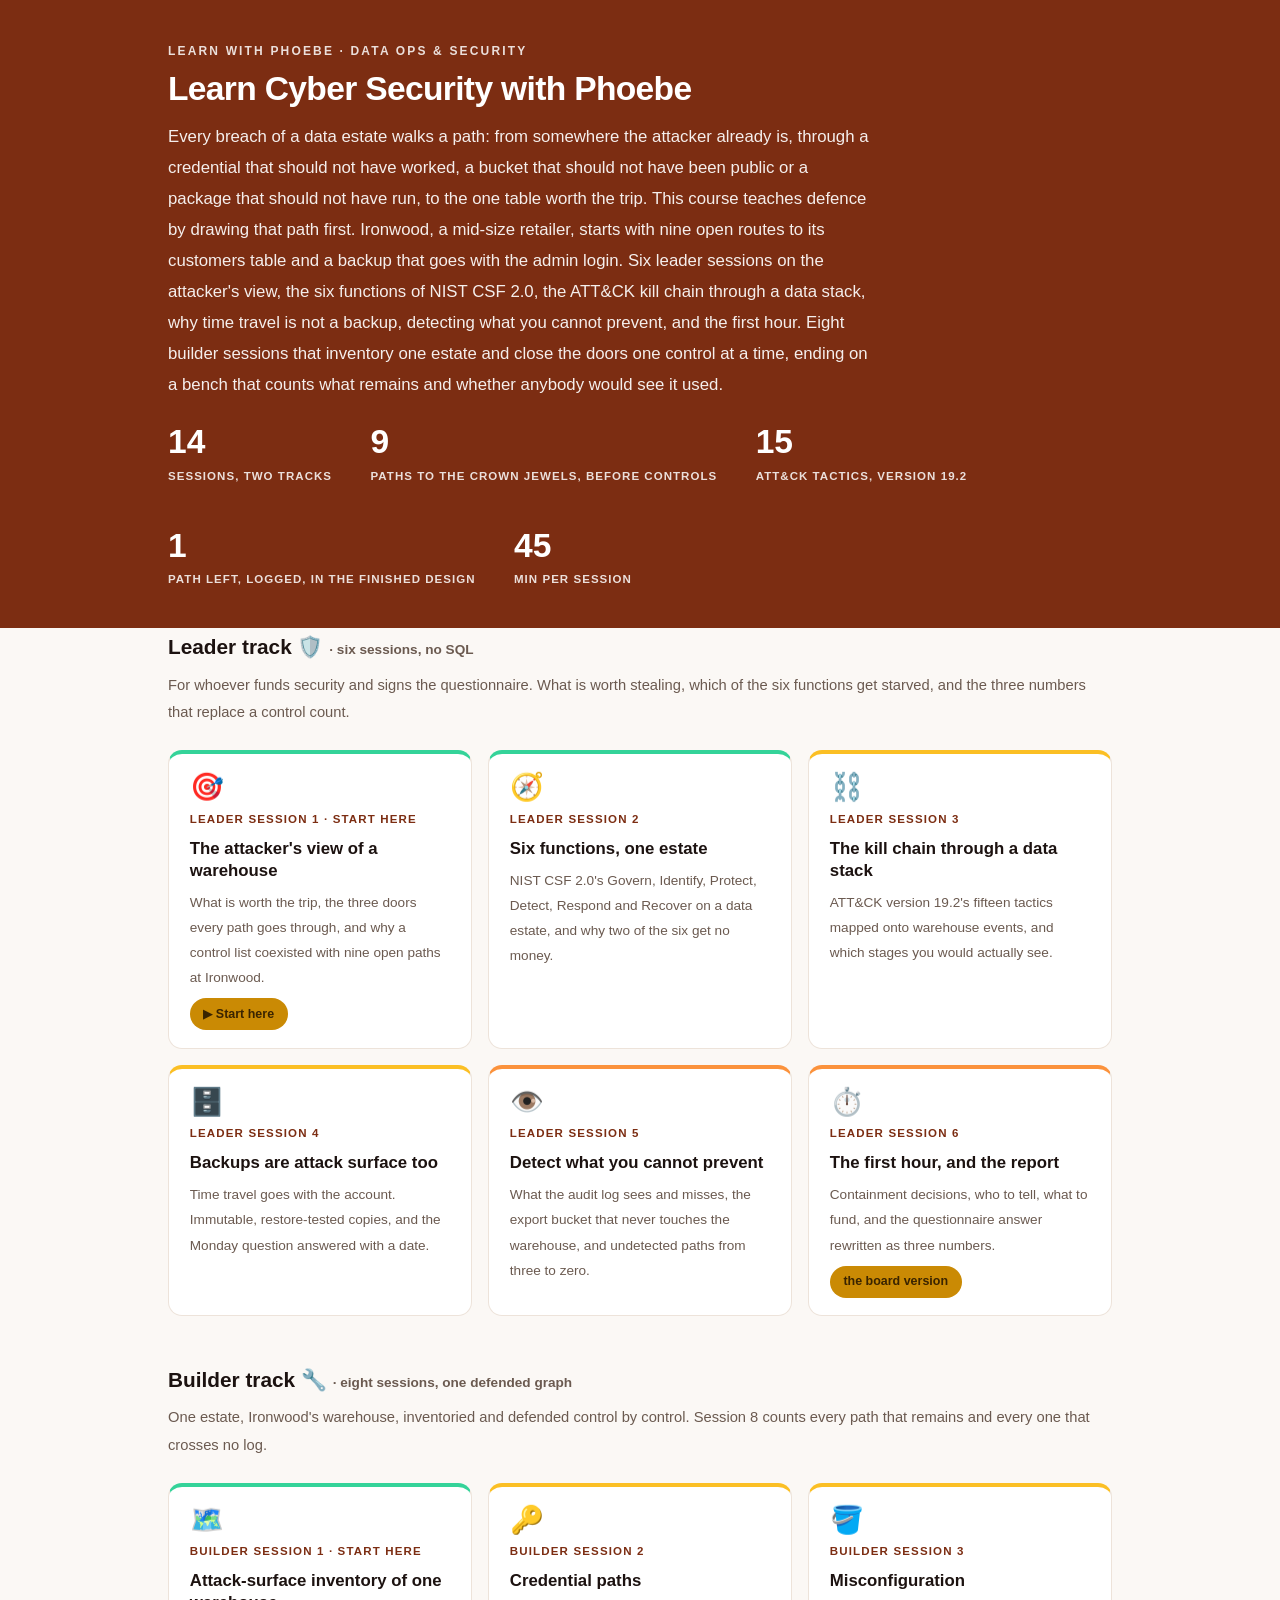
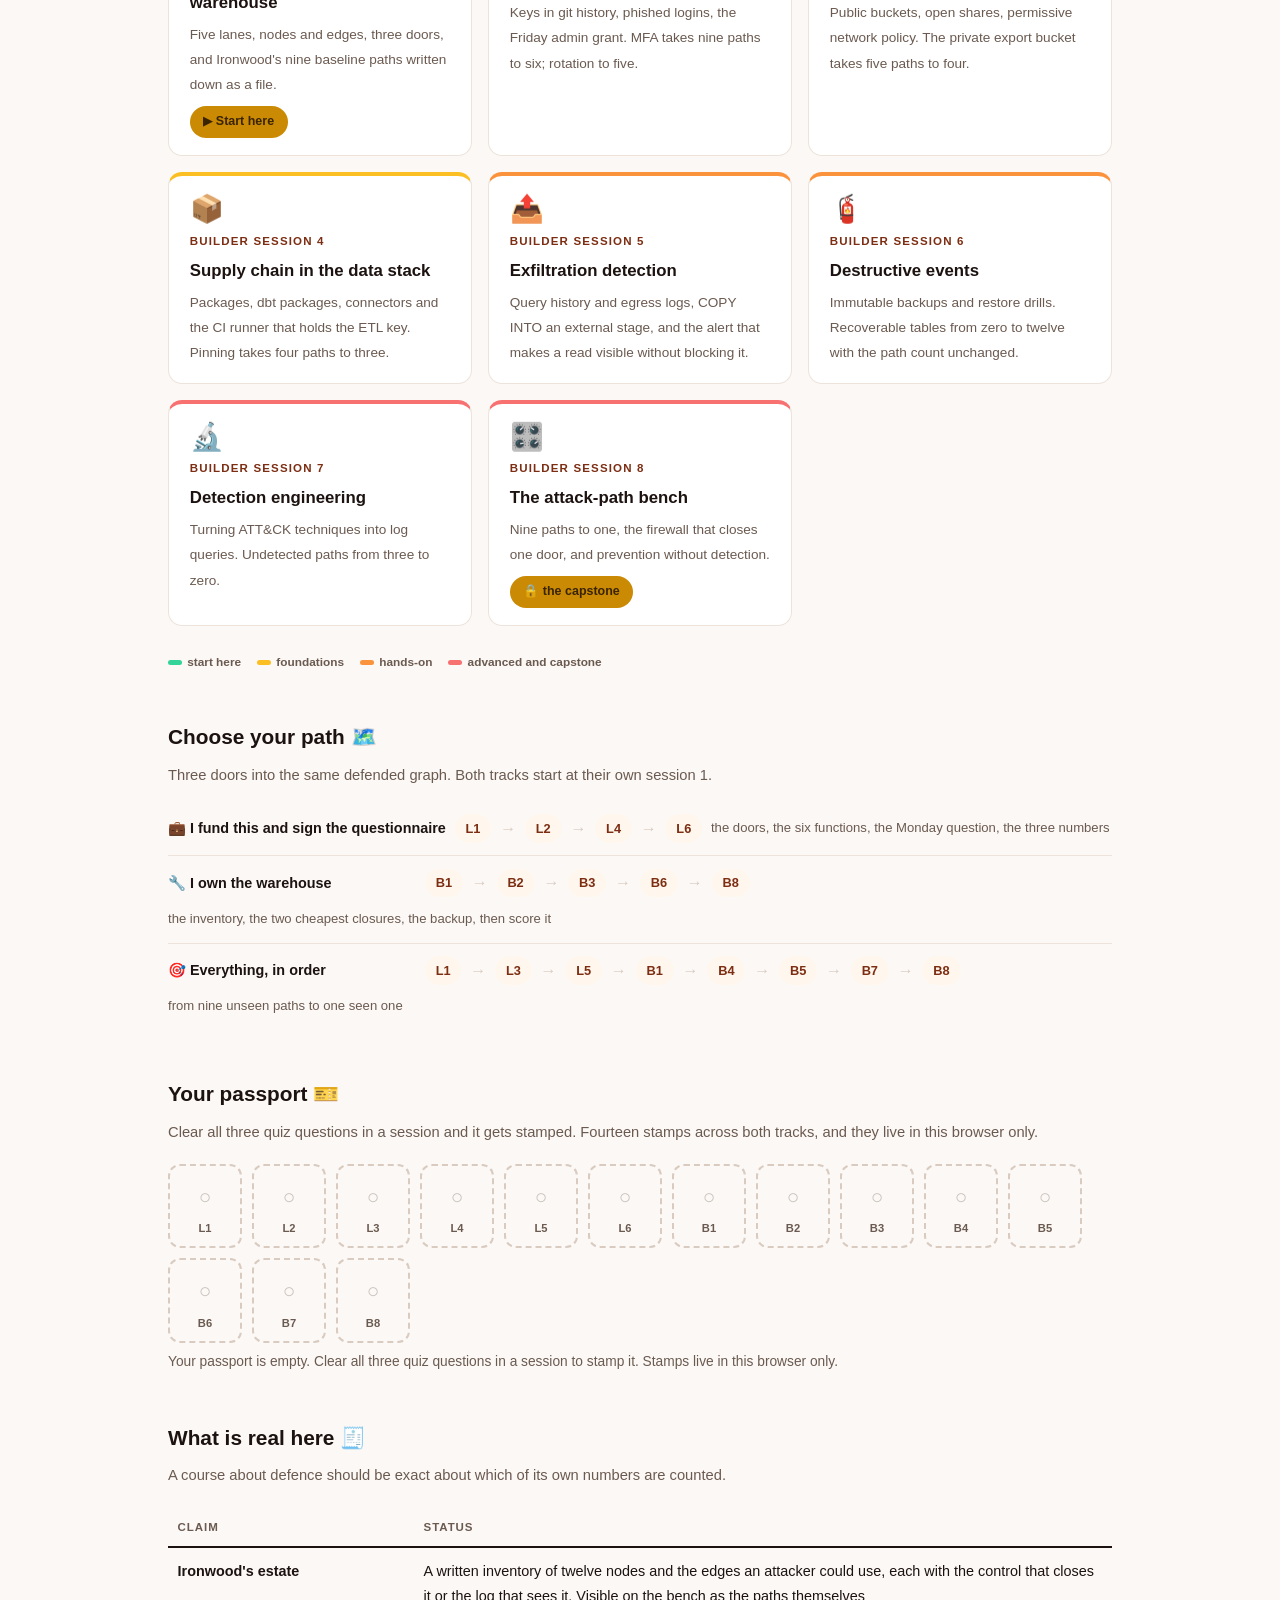
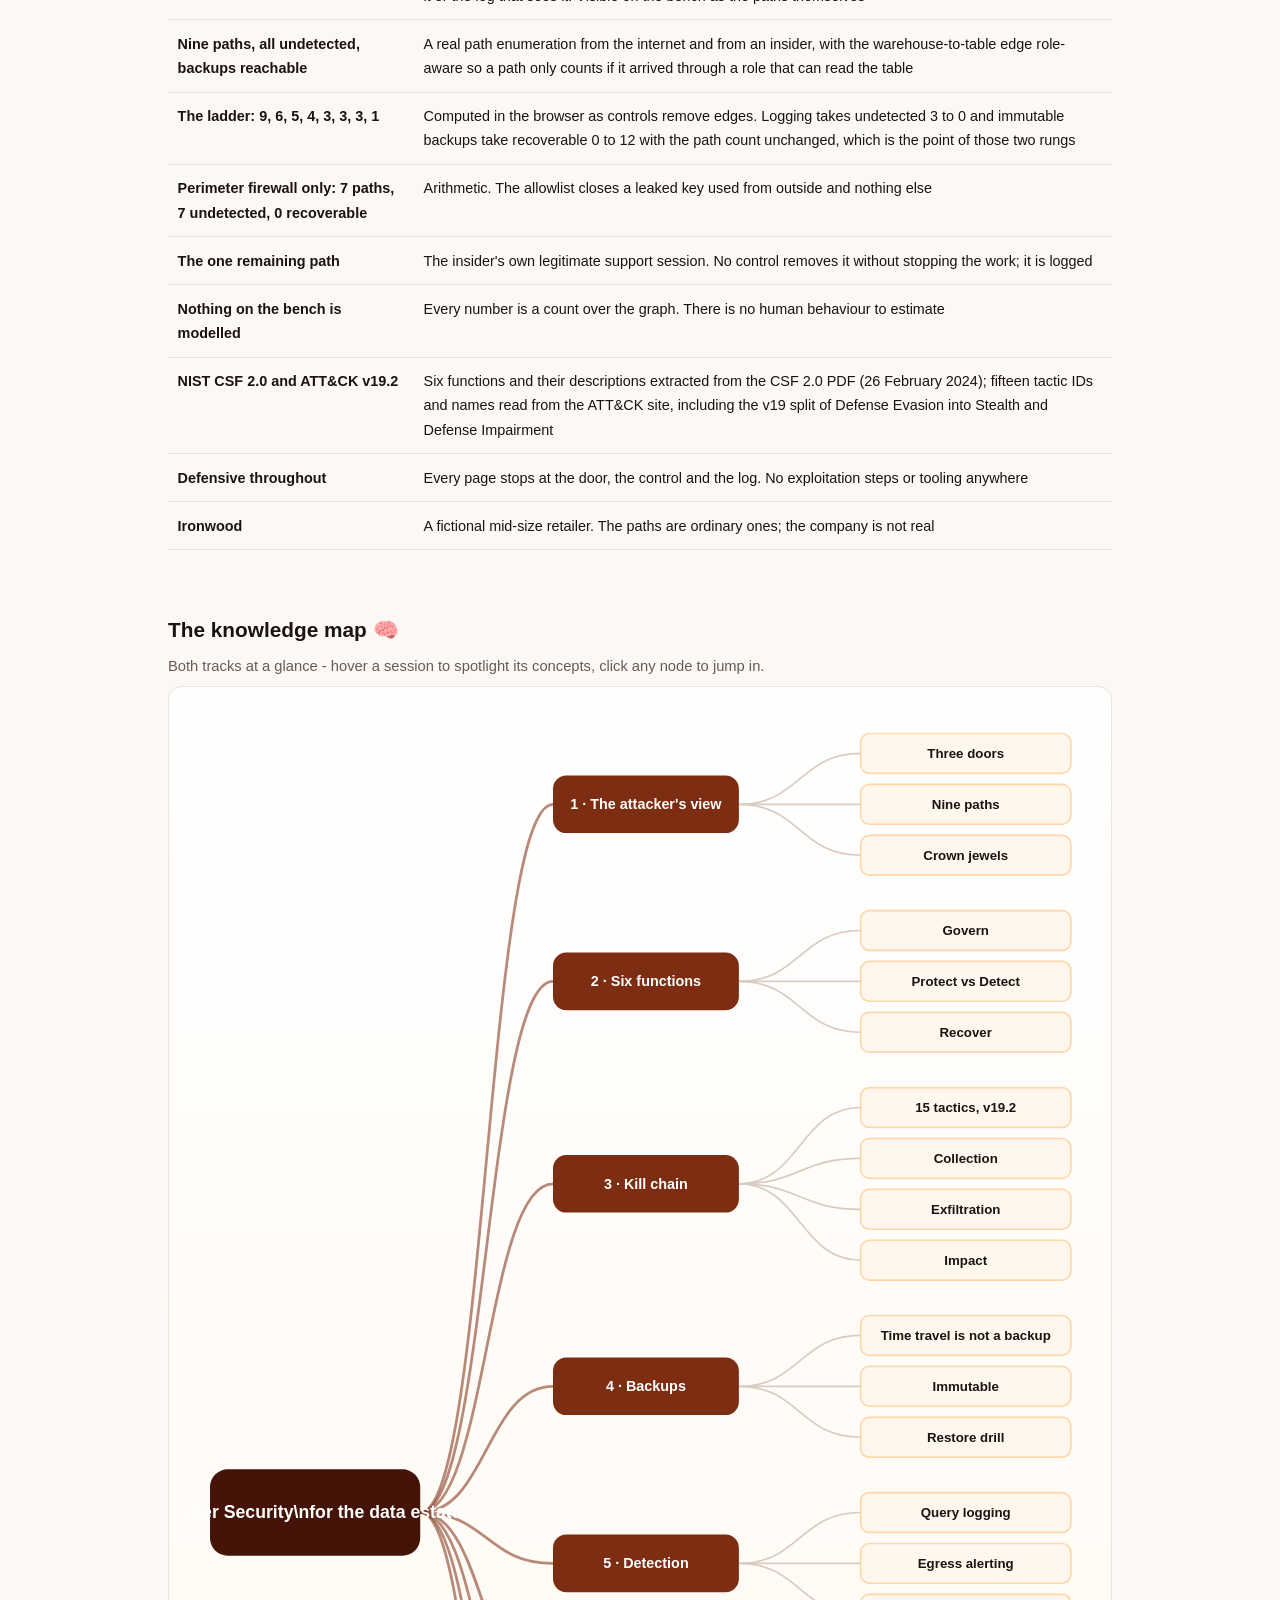
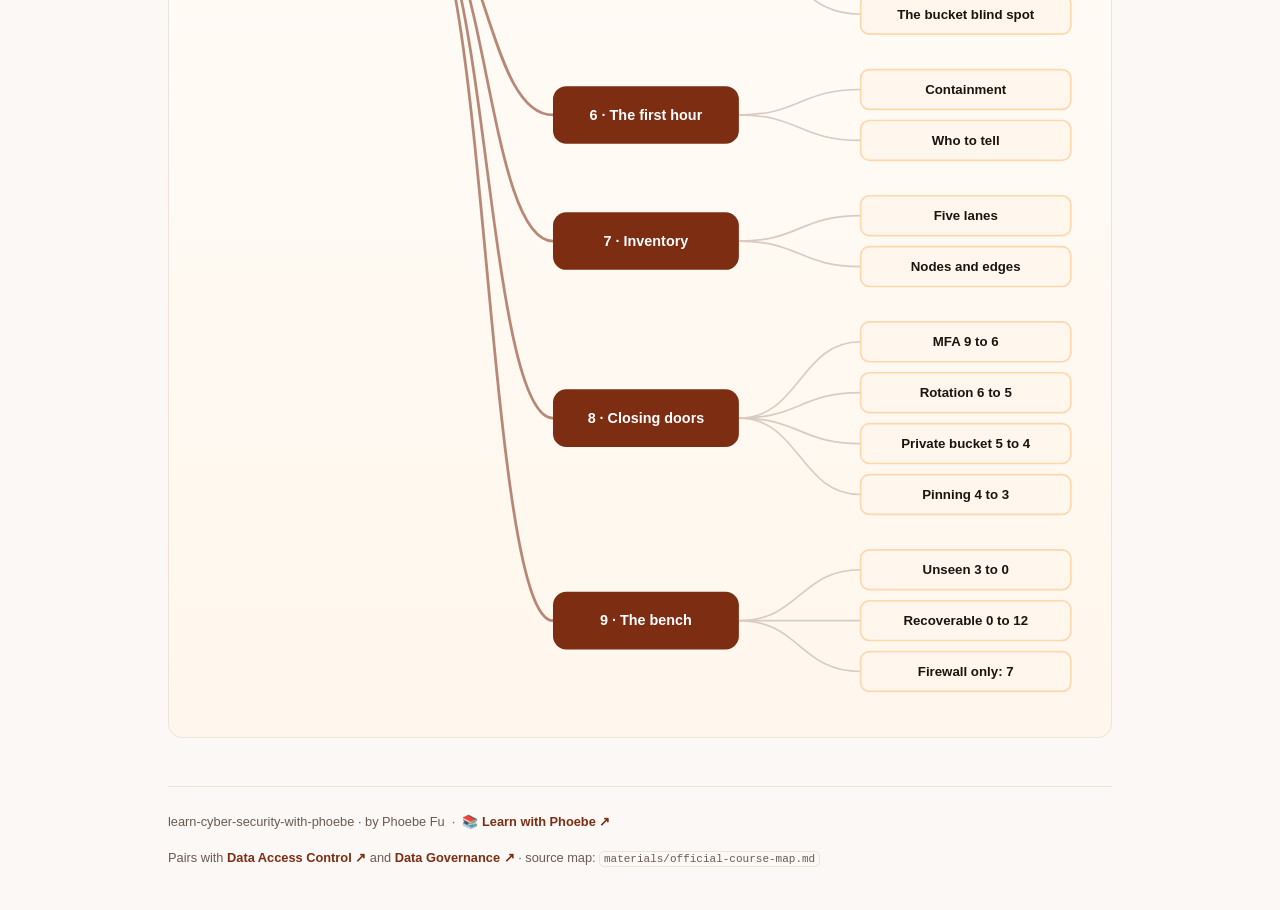
==== index.html @ 62b4c8e4 "Cyber Security for the Data Estate: 14-session two-track course with a real attack-path bench Six le" ====
<!DOCTYPE html>
<html lang="en">
<head>
<meta charset="UTF-8">
<meta name="viewport" content="width=device-width, initial-scale=1.0">
<!-- social:start -->
<meta name="description" content="Fourteen sessions on defending a data estate from the attacker's path inward: the three doors, NIST CSF 2.0, the ATT&amp;CK kill chain on a warehouse, backups as attack surface, and an attack-path bench that counts what is still open. Free, by Phoebe Fu.">
<meta property="og:type" content="website">
<meta property="og:site_name" content="Learn with Phoebe">
<meta property="og:title" content="Learn Cyber Security with Phoebe">
<meta property="og:description" content="Nine paths to the customers table, all unseen. Seven controls later: one, the legitimate one, logged.">
<meta property="og:url" content="https://phoebefu6.github.io/learn-cyber-security-with-phoebe/">
<meta property="og:image" content="https://phoebefu6.github.io/learn-cyber-security-with-phoebe/assets/og-cover.png">
<meta name="twitter:card" content="summary_large_image">
<meta name="twitter:title" content="Learn Cyber Security with Phoebe">
<meta name="twitter:description" content="Nine paths to the customers table, all unseen. Seven controls later: one, the legitimate one, logged.">
<meta name="twitter:image" content="https://phoebefu6.github.io/learn-cyber-security-with-phoebe/assets/og-cover.png">
<!-- social:end -->
<title>Learn Cyber Security with Phoebe</title>
<link rel="stylesheet" href="assets/style.css?v=1">
<style>

  .stats-row { display: flex; gap: 2.4rem; margin-top: 1.5rem; flex-wrap: wrap; }
  .stat b { display: block; font-size: 2.1rem; font-weight: 800; line-height: 1.05; font-variant-numeric: tabular-nums; }
  .stat span { font-size: .72rem; opacity: .85; text-transform: uppercase; letter-spacing: .09em; font-weight: 600; }

  .course-grid { display: grid; grid-template-columns: repeat(auto-fit, minmax(17rem, 1fr)); gap: 1rem; margin-top: 1.5rem; }
  .course-card {
    border: 1px solid var(--hairline);
    border-top: 4px solid var(--diff, var(--indigo));
    border-radius: var(--radius);
    padding: 1.2rem 1.3rem 1.1rem;
    display: flex;
    flex-direction: column;
    gap: .5rem;
    text-decoration: none;
    color: var(--ink);
    background: #fff;
    transition: box-shadow .15s ease, border-color .15s ease, transform .15s ease;
    position: relative;
  }
  .course-card:hover { border-color: var(--indigo-soft); border-top-color: var(--diff, var(--indigo)); box-shadow: 0 8px 28px rgba(124,45,18,.16); transform: translateY(-3px); }
  .course-card .cicon { font-size: 1.7rem; line-height: 1; }
  .course-card .cnum { font-size: .72rem; font-weight: 700; color: var(--indigo); text-transform: uppercase; letter-spacing: .1em; }
  .course-card h3 { font-size: 1.05rem; font-weight: 800; line-height: 1.3; }
  .course-card p { font-size: .85rem; color: var(--muted); flex: 1; }
  .course-card .meta { display: flex; gap: .4rem; flex-wrap: wrap; }

  .diff-legend { display: flex; gap: 1rem; margin-top: 1.6rem; font-size: .74rem; color: var(--muted); font-weight: 600; flex-wrap: wrap; }
  .diff-legend i { display: inline-block; width: .85rem; height: .35rem; border-radius: 999px; margin-right: .35rem; vertical-align: middle; }

  .paths { margin-top: 2.6rem; }
  .paths h2 { font-size: 1.3rem; font-weight: 800; margin-bottom: .3rem; }
  .paths .plede { color: var(--muted); font-size: .92rem; margin-bottom: .8rem; }
  .path { display: flex; gap: .55rem; align-items: center; padding: .75rem 0; border-bottom: .5px solid var(--hairline); flex-wrap: wrap; }
  .path:last-child { border-bottom: none; }
  .path b { min-width: 15.5rem; font-size: .9rem; }
  .path .pstep { background: var(--indigo-50); color: var(--indigo); border-radius: 999px; padding: .16rem .68rem; font-weight: 700; font-size: .8rem; text-decoration: none; transition: all .12s ease; }
  .path .pstep:hover { background: var(--indigo); color: #fff; }
  .path .parr { color: var(--faint); font-weight: 700; }

  .mm-section { margin-top: 1.6rem; }
  .mm-section h2 { font-size: 1.3rem; font-weight: 800; margin-bottom: .2rem; }
  .mm-section .mm-lede { color: var(--muted); font-size: .92rem; margin-bottom: .4rem; }
  .mm-wrap { border: 1px solid var(--hairline); border-radius: var(--radius); background: linear-gradient(180deg,#fff,#FFF7ED); padding: .6rem; overflow-x: auto; }
  .mm-svg { width: 100%; height: auto; display: block; max-width: 60rem; margin: 0 auto; min-width: 34rem; }
  .mm-link { cursor: pointer; text-decoration: none; }
  .mm-node rect { transition: opacity .15s ease, filter .15s ease; }
  .mm-node text { pointer-events: none; }
  .mm-link:hover .mm-node rect { filter: brightness(1.06); }
  .mm-edge { transition: opacity .15s ease; }
</style>
</head>
<body>

<header class="masthead">
  <div class="wrap">
    <div class="eyebrow">Learn with Phoebe · Data Ops &amp; Security</div>
    <h1>Learn <span class="accent">Cyber Security</span> with Phoebe</h1>
    <p class="sub">Every breach of a data estate walks a path: from somewhere the attacker already is, through a credential that should not have worked, a bucket that should not have been public or a package that should not have run, to the one table worth the trip. This course teaches defence by drawing that path first. Ironwood, a mid-size retailer, starts with nine open routes to its customers table and a backup that goes with the admin login. Six leader sessions on the attacker's view, the six functions of NIST CSF 2.0, the ATT&amp;CK kill chain through a data stack, why time travel is not a backup, detecting what you cannot prevent, and the first hour. Eight builder sessions that inventory one estate and close the doors one control at a time, ending on a bench that counts what remains and whether anybody would see it used.</p>
    <div class="stats-row">
      <div class="stat"><b data-count="14">14</b><span>sessions, two tracks</span></div>
      <div class="stat"><b data-count="9">9</b><span>paths to the crown jewels, before controls</span></div>
      <div class="stat"><b data-count="15">15</b><span>ATT&amp;CK tactics, version 19.2</span></div>
      <div class="stat"><b data-count="1">1</b><span>path left, logged, in the finished design</span></div>
      <div class="stat"><b data-count="45">45</b><span>min per session</span></div>
    </div>
  </div>
</header>

<main class="wrap">

  <section class="section">
    <div class="paths" style="margin-top:0">
      <h2>Leader track 🛡️ <span style="font-size:.85rem;font-weight:600;color:var(--muted)">· six sessions, no SQL</span></h2>
      <p class="plede">For whoever funds security and signs the questionnaire. What is worth stealing, which of the six functions get starved, and the three numbers that replace a control count.</p>
    </div>

    <div class="course-grid">
      <a class="course-card" href="courses/a1-attackers-view.html" style="--diff:#34D399">
        <span class="cicon">🎯</span>
        <span class="cnum">Leader session 1 · start here</span>
        <h3>The attacker's view of a warehouse</h3>
        <p>What is worth the trip, the three doors every path goes through, and why a control list coexisted with nine open paths at Ironwood.</p>
        <span class="meta"><span class="pill amber">▶ Start here</span></span>
      </a>
      <a class="course-card" href="courses/a2-six-functions.html" style="--diff:#34D399">
        <span class="cicon">🧭</span>
        <span class="cnum">Leader session 2</span>
        <h3>Six functions, one estate</h3>
        <p>NIST CSF 2.0's Govern, Identify, Protect, Detect, Respond and Recover on a data estate, and why two of the six get no money.</p>
      </a>
      <a class="course-card" href="courses/a3-kill-chain.html" style="--diff:#FBBF24">
        <span class="cicon">⛓️</span>
        <span class="cnum">Leader session 3</span>
        <h3>The kill chain through a data stack</h3>
        <p>ATT&amp;CK version 19.2's fifteen tactics mapped onto warehouse events, and which stages you would actually see.</p>
      </a>
      <a class="course-card" href="courses/a4-backups-attack-surface.html" style="--diff:#FBBF24">
        <span class="cicon">🗄️</span>
        <span class="cnum">Leader session 4</span>
        <h3>Backups are attack surface too</h3>
        <p>Time travel goes with the account. Immutable, restore-tested copies, and the Monday question answered with a date.</p>
      </a>
      <a class="course-card" href="courses/a5-detect-what-you-cannot-prevent.html" style="--diff:#FB923C">
        <span class="cicon">👁️</span>
        <span class="cnum">Leader session 5</span>
        <h3>Detect what you cannot prevent</h3>
        <p>What the audit log sees and misses, the export bucket that never touches the warehouse, and undetected paths from three to zero.</p>
      </a>
      <a class="course-card" href="courses/a6-first-hour.html" style="--diff:#FB923C">
        <span class="cicon">⏱️</span>
        <span class="cnum">Leader session 6</span>
        <h3>The first hour, and the report</h3>
        <p>Containment decisions, who to tell, what to fund, and the questionnaire answer rewritten as three numbers.</p>
        <span class="meta"><span class="pill amber">the board version</span></span>
      </a>
    </div>
  </section>

  <section class="section">
    <div class="paths" style="margin-top:0">
      <h2>Builder track 🔧 <span style="font-size:.85rem;font-weight:600;color:var(--muted)">· eight sessions, one defended graph</span></h2>
      <p class="plede">One estate, Ironwood's warehouse, inventoried and defended control by control. Session 8 counts every path that remains and every one that crosses no log.</p>
    </div>

    <div class="course-grid">
      <a class="course-card" href="courses/b1-attack-surface-inventory.html" style="--diff:#34D399">
        <span class="cicon">🗺️</span>
        <span class="cnum">Builder session 1 · start here</span>
        <h3>Attack-surface inventory of one warehouse</h3>
        <p>Five lanes, nodes and edges, three doors, and Ironwood's nine baseline paths written down as a file.</p>
        <span class="meta"><span class="pill amber">▶ Start here</span></span>
      </a>
      <a class="course-card" href="courses/b2-credential-paths.html" style="--diff:#FBBF24">
        <span class="cicon">🔑</span>
        <span class="cnum">Builder session 2</span>
        <h3>Credential paths</h3>
        <p>Keys in git history, phished logins, the Friday admin grant. MFA takes nine paths to six; rotation to five.</p>
      </a>
      <a class="course-card" href="courses/b3-misconfiguration.html" style="--diff:#FBBF24">
        <span class="cicon">🪣</span>
        <span class="cnum">Builder session 3</span>
        <h3>Misconfiguration</h3>
        <p>Public buckets, open shares, permissive network policy. The private export bucket takes five paths to four.</p>
      </a>
      <a class="course-card" href="courses/b4-supply-chain.html" style="--diff:#FBBF24">
        <span class="cicon">📦</span>
        <span class="cnum">Builder session 4</span>
        <h3>Supply chain in the data stack</h3>
        <p>Packages, dbt packages, connectors and the CI runner that holds the ETL key. Pinning takes four paths to three.</p>
      </a>
      <a class="course-card" href="courses/b5-exfiltration-detection.html" style="--diff:#FB923C">
        <span class="cicon">📤</span>
        <span class="cnum">Builder session 5</span>
        <h3>Exfiltration detection</h3>
        <p>Query history and egress logs, COPY INTO an external stage, and the alert that makes a read visible without blocking it.</p>
      </a>
      <a class="course-card" href="courses/b6-destructive-events.html" style="--diff:#FB923C">
        <span class="cicon">🧯</span>
        <span class="cnum">Builder session 6</span>
        <h3>Destructive events</h3>
        <p>Immutable backups and restore drills. Recoverable tables from zero to twelve with the path count unchanged.</p>
      </a>
      <a class="course-card" href="courses/b7-detection-engineering.html" style="--diff:#F87171">
        <span class="cicon">🔬</span>
        <span class="cnum">Builder session 7</span>
        <h3>Detection engineering</h3>
        <p>Turning ATT&amp;CK techniques into log queries. Undetected paths from three to zero.</p>
      </a>
      <a class="course-card" href="courses/b8-attack-path-bench.html" style="--diff:#F87171">
        <span class="cicon">🎛️</span>
        <span class="cnum">Builder session 8</span>
        <h3>The attack-path bench</h3>
        <p>Nine paths to one, the firewall that closes one door, and prevention without detection.</p>
        <span class="meta"><span class="pill amber">🔒 the capstone</span></span>
      </a>
    </div>

    <div class="diff-legend">
      <span><i style="background:#34D399"></i>start here</span>
      <span><i style="background:#FBBF24"></i>foundations</span>
      <span><i style="background:#FB923C"></i>hands-on</span>
      <span><i style="background:#F87171"></i>advanced and capstone</span>
    </div>
  </section>

  <section class="section">
    <div class="paths">
      <h2>Choose your path 🗺️</h2>
      <p class="plede">Three doors into the same defended graph. Both tracks start at their own session 1.</p>
      <div class="path"><b>💼 I fund this and sign the questionnaire</b>
        <a class="pstep" href="courses/a1-attackers-view.html">L1</a>
        <span class="parr">→</span>
        <a class="pstep" href="courses/a2-six-functions.html">L2</a>
        <span class="parr">→</span>
        <a class="pstep" href="courses/a4-backups-attack-surface.html">L4</a>
        <span class="parr">→</span>
        <a class="pstep" href="courses/a6-first-hour.html">L6</a>
        <span style="font-size:.82rem;color:var(--muted)">the doors, the six functions, the Monday question, the three numbers</span>
      </div>
      <div class="path"><b>🔧 I own the warehouse</b>
        <a class="pstep" href="courses/b1-attack-surface-inventory.html">B1</a>
        <span class="parr">→</span>
        <a class="pstep" href="courses/b2-credential-paths.html">B2</a>
        <span class="parr">→</span>
        <a class="pstep" href="courses/b3-misconfiguration.html">B3</a>
        <span class="parr">→</span>
        <a class="pstep" href="courses/b6-destructive-events.html">B6</a>
        <span class="parr">→</span>
        <a class="pstep" href="courses/b8-attack-path-bench.html">B8</a>
        <span style="font-size:.82rem;color:var(--muted)">the inventory, the two cheapest closures, the backup, then score it</span>
      </div>
      <div class="path"><b>🎯 Everything, in order</b>
        <a class="pstep" href="courses/a1-attackers-view.html">L1</a>
        <span class="parr">→</span>
        <a class="pstep" href="courses/a3-kill-chain.html">L3</a>
        <span class="parr">→</span>
        <a class="pstep" href="courses/a5-detect-what-you-cannot-prevent.html">L5</a>
        <span class="parr">→</span>
        <a class="pstep" href="courses/b1-attack-surface-inventory.html">B1</a>
        <span class="parr">→</span>
        <a class="pstep" href="courses/b4-supply-chain.html">B4</a>
        <span class="parr">→</span>
        <a class="pstep" href="courses/b5-exfiltration-detection.html">B5</a>
        <span class="parr">→</span>
        <a class="pstep" href="courses/b7-detection-engineering.html">B7</a>
        <span class="parr">→</span>
        <a class="pstep" href="courses/b8-attack-path-bench.html">B8</a>
        <span style="font-size:.82rem;color:var(--muted)">from nine unseen paths to one seen one</span>
      </div>
    </div>
  </section>

  <section class="section">
    <div class="paths" style="margin-top:0">
      <h2>Your passport 🎫</h2>
      <p class="plede">Clear all three quiz questions in a session and it gets stamped. Fourteen stamps across both tracks, and they live in this browser only.</p>
    </div>
    <div class="pp-strip"></div>
  </section>

  <section class="section">
    <div class="paths" style="margin-top:0">
      <h2>What is real here 🧾</h2>
      <p class="plede">A course about defence should be exact about which of its own numbers are counted.</p>
    </div>
    <table class="clean">
      <tr><th>Claim</th><th>Status</th></tr>
      <tr><td>Ironwood's estate</td><td>A written inventory of twelve nodes and the edges an attacker could use, each with the control that closes it or the log that sees it. Visible on the bench as the paths themselves</td></tr>
      <tr><td>Nine paths, all undetected, backups reachable</td><td>A real path enumeration from the internet and from an insider, with the warehouse-to-table edge role-aware so a path only counts if it arrived through a role that can read the table</td></tr>
      <tr><td>The ladder: 9, 6, 5, 4, 3, 3, 3, 1</td><td>Computed in the browser as controls remove edges. Logging takes undetected 3 to 0 and immutable backups take recoverable 0 to 12 with the path count unchanged, which is the point of those two rungs</td></tr>
      <tr><td>Perimeter firewall only: 7 paths, 7 undetected, 0 recoverable</td><td>Arithmetic. The allowlist closes a leaked key used from outside and nothing else</td></tr>
      <tr><td>The one remaining path</td><td>The insider's own legitimate support session. No control removes it without stopping the work; it is logged</td></tr>
      <tr><td>Nothing on the bench is modelled</td><td>Every number is a count over the graph. There is no human behaviour to estimate</td></tr>
      <tr><td>NIST CSF 2.0 and ATT&amp;CK v19.2</td><td>Six functions and their descriptions extracted from the CSF 2.0 PDF (26 February 2024); fifteen tactic IDs and names read from the ATT&amp;CK site, including the v19 split of Defense Evasion into Stealth and Defense Impairment</td></tr>
      <tr><td>Defensive throughout</td><td>Every page stops at the door, the control and the log. No exploitation steps or tooling anywhere</td></tr>
      <tr><td>Ironwood</td><td>A fictional mid-size retailer. The paths are ordinary ones; the company is not real</td></tr>
    </table>
  </section>

  <section class="section mm-section">
    <h2>The knowledge map 🧠</h2>
    <p class="mm-lede">Both tracks at a glance - hover a session to spotlight its concepts, click any node to jump in.</p>
    <div class="mm-wrap"><div id="mindmap"></div></div>
  </section>

  <footer class="pagefoot">
    <span>learn-cyber-security-with-phoebe · by Phoebe Fu &nbsp;·&nbsp; 📚 <a href="https://phoebefu6.github.io/learn-with-phoebe/">Learn with Phoebe ↗</a></span>
    <span>Pairs with <a href="https://phoebefu6.github.io/learn-data-access-control-with-phoebe/">Data Access Control ↗</a> and <a href="https://phoebefu6.github.io/learn-data-governance-with-phoebe/">Data Governance ↗</a> · source map: <span class="mono">materials/official-course-map.md</span></span>
  </footer>

</main>

<script>
window.MINDMAP_DATA = {
  "title": "Cyber Security\\nfor the data estate",
  "centerColor": "#431407",
  "sessions": [
    {
      "label": "The attacker's view",
      "href": "courses/a1-attackers-view.html",
      "concepts": [
        {
          "label": "Three doors",
          "href": "courses/a1-attackers-view.html"
        },
        {
          "label": "Nine paths",
          "href": "courses/b8-attack-path-bench.html"
        },
        {
          "label": "Crown jewels",
          "href": "courses/a1-attackers-view.html"
        }
      ]
    },
    {
      "label": "Six functions",
      "href": "courses/a2-six-functions.html",
      "concepts": [
        {
          "label": "Govern",
          "href": "courses/a2-six-functions.html"
        },
        {
          "label": "Protect vs Detect",
          "href": "courses/a2-six-functions.html"
        },
        {
          "label": "Recover",
          "href": "courses/a4-backups-attack-surface.html"
        }
      ]
    },
    {
      "label": "Kill chain",
      "href": "courses/a3-kill-chain.html",
      "concepts": [
        {
          "label": "15 tactics, v19.2",
          "href": "courses/a3-kill-chain.html"
        },
        {
          "label": "Collection",
          "href": "courses/b5-exfiltration-detection.html"
        },
        {
          "label": "Exfiltration",
          "href": "courses/b5-exfiltration-detection.html"
        },
        {
          "label": "Impact",
          "href": "courses/b6-destructive-events.html"
        }
      ]
    },
    {
      "label": "Backups",
      "href": "courses/a4-backups-attack-surface.html",
      "concepts": [
        {
          "label": "Time travel is not a backup",
          "href": "courses/a4-backups-attack-surface.html"
        },
        {
          "label": "Immutable",
          "href": "courses/b6-destructive-events.html"
        },
        {
          "label": "Restore drill",
          "href": "courses/b6-destructive-events.html"
        }
      ]
    },
    {
      "label": "Detection",
      "href": "courses/a5-detect-what-you-cannot-prevent.html",
      "concepts": [
        {
          "label": "Query logging",
          "href": "courses/b7-detection-engineering.html"
        },
        {
          "label": "Egress alerting",
          "href": "courses/b5-exfiltration-detection.html"
        },
        {
          "label": "The bucket blind spot",
          "href": "courses/a5-detect-what-you-cannot-prevent.html"
        }
      ]
    },
    {
      "label": "The first hour",
      "href": "courses/a6-first-hour.html",
      "concepts": [
        {
          "label": "Containment",
          "href": "courses/a6-first-hour.html"
        },
        {
          "label": "Who to tell",
          "href": "courses/a6-first-hour.html"
        }
      ]
    },
    {
      "label": "Inventory",
      "href": "courses/b1-attack-surface-inventory.html",
      "concepts": [
        {
          "label": "Five lanes",
          "href": "courses/b1-attack-surface-inventory.html"
        },
        {
          "label": "Nodes and edges",
          "href": "courses/b1-attack-surface-inventory.html"
        }
      ]
    },
    {
      "label": "Closing doors",
      "href": "courses/b2-credential-paths.html",
      "concepts": [
        {
          "label": "MFA 9 to 6",
          "href": "courses/b2-credential-paths.html"
        },
        {
          "label": "Rotation 6 to 5",
          "href": "courses/b2-credential-paths.html"
        },
        {
          "label": "Private bucket 5 to 4",
          "href": "courses/b3-misconfiguration.html"
        },
        {
          "label": "Pinning 4 to 3",
          "href": "courses/b4-supply-chain.html"
        }
      ]
    },
    {
      "label": "The bench",
      "href": "courses/b8-attack-path-bench.html",
      "concepts": [
        {
          "label": "Unseen 3 to 0",
          "href": "courses/b8-attack-path-bench.html"
        },
        {
          "label": "Recoverable 0 to 12",
          "href": "courses/b8-attack-path-bench.html"
        },
        {
          "label": "Firewall only: 7",
          "href": "courses/b8-attack-path-bench.html"
        }
      ]
    }
  ]
};
</script>
<script src="assets/app.js?v=1"></script>
<script src="assets/mindmap.js?v=1"></script>
</body>
</html>
---- assets/style.css ----
/* learn-mcp-with-phoebe - editorial bold design system
   Accent: SQLite blue #7C2D12 · Ink navy #431407 · Flagship: amber #CA8A04
   (CSS var names still read --indigo/--amber; they hold SQL-blue values.) */

:root {
  --indigo: #7C2D12;
  --indigo-deep: #431407;
  --indigo-mid: #FDBA74;
  --indigo-soft: #FED7AA;
  --indigo-50: #FFF7ED;
  --ink: #1C1210;
  --muted: #6B5A50;
  --faint: #D9CBC0;
  --hairline: #EDE3DA;
  --amber: #CA8A04;
  --amber-ink: #3A2400;
  --amber-50: #FEF3C7;
  --paper: #FBF8F5;
  --code-bg: #2A1208;
  --code-ink: #FDE8D8;
  --radius: 14px;
}

* { margin: 0; padding: 0; box-sizing: border-box; }

html { font-size: 16px; scroll-behavior: smooth; }
html.zoom-125 { font-size: 20px; }
html.zoom-150 { font-size: 24px; }

body {
  font-family: "Inter", -apple-system, BlinkMacSystemFont, "Segoe UI", Roboto, sans-serif;
  background: var(--paper);
  color: var(--ink);
  line-height: 1.85;
  font-feature-settings: "tnum";
}

.wrap { max-width: 62rem; margin: 0 auto; padding: 0 1.5rem; }

/* ---------- header band ---------- */
.masthead {
  background: var(--indigo);
  color: #fff;
  padding: 2.5rem 0 2.25rem;
}
.masthead .eyebrow {
  font-size: .75rem;
  letter-spacing: .18em;
  text-transform: uppercase;
  opacity: .85;
  font-weight: 600;
}
.masthead h1 {
  font-size: 2.1rem;
  line-height: 1.15;
  font-weight: 800;
  margin: .5rem 0 .75rem;
  letter-spacing: -.02em;
}
.masthead h1 .accent { color: inherit; }
.masthead .sub { font-size: 1.05rem; opacity: .92; max-width: 44rem; }

.chip-row { display: flex; flex-wrap: wrap; gap: .5rem; margin-top: 1.1rem; }
.chip {
  display: inline-flex;
  align-items: center;
  gap: .35rem;
  border-radius: 999px;
  padding: .25rem .8rem;
  font-size: .78rem;
  font-weight: 600;
  white-space: nowrap;
}
.chip.level { background: #fff; color: var(--indigo); }
.chip.audience { background: rgba(255,255,255,.16); color: #fff; border: 1px solid rgba(255,255,255,.35); }
.chip.time { background: var(--ink); color: #fff; font-variant-numeric: tabular-nums; }


/* ---------- toolbar ---------- */
.toolbar {
  position: sticky;
  top: 0;
  z-index: 40;
  background: rgba(255,255,255,.94);
  backdrop-filter: blur(6px);
  border-bottom: 1px solid var(--hairline);
  padding: .55rem 0;
}
.toolbar .wrap { display: flex; align-items: center; gap: .6rem; }
.toolbar .crumb { font-size: .8rem; color: var(--muted); font-weight: 600; margin-right: auto; }
.toolbar .crumb a { color: var(--indigo); text-decoration: none; }
.btn {
  border: 1px solid var(--hairline);
  background: #fff;
  color: var(--ink);
  border-radius: 999px;
  padding: .35rem .9rem;
  font-size: .78rem;
  font-weight: 600;
  cursor: pointer;
  font-family: inherit;
  transition: all .15s ease;
}
.btn:hover { border-color: var(--indigo); color: var(--indigo); }
.btn.primary { background: var(--indigo); border-color: var(--indigo); color: #fff; }
.btn.primary:hover { background: var(--indigo-deep); }

/* ---------- sections ---------- */
main { padding: 2.5rem 0 4rem; }

.section { margin-bottom: 2.8rem; }
.section-kicker { margin-bottom: 1rem; }
.section-kicker .klabel {
  display: block;
  font-size: .72rem;
  text-transform: uppercase;
  letter-spacing: .1em;
  color: var(--indigo);
  font-weight: 700;
  margin-bottom: .35rem;
}
.section-kicker h2 {
  font-size: 1.45rem;
  font-weight: 800;
  letter-spacing: -.01em;
  display: flex;
  align-items: center;
  gap: .7rem;
  flex-wrap: wrap;
}
.section-kicker .tag {
  border-radius: 999px;
  padding: .18rem .7rem;
  font-size: .7rem;
  font-weight: 700;
  text-transform: uppercase;
  letter-spacing: .08em;
}
.tag.concept { background: var(--indigo-50); color: var(--indigo); }
.tag.demo { background: var(--amber-50); color: var(--amber-ink); }
.tag.exercise { background: var(--ink); color: #fff; }

.lede { color: var(--muted); max-width: 46rem; margin-bottom: 1.4rem; line-height: 1.8; }

/* live vs self-study markers on cards */
.mode {
  font-size: .64rem;
  font-weight: 700;
  text-transform: uppercase;
  letter-spacing: .07em;
  padding: .14rem .6rem;
  border-radius: 999px;
  flex: none;
}
.mode.live { background: var(--indigo); color: #fff; }
.mode.self { background: #fff; color: var(--muted); border: 1px solid var(--hairline); }

/* ---------- accordions ---------- */
details.card {
  border: 1px solid var(--hairline);
  border-radius: var(--radius);
  margin-bottom: .8rem;
  overflow: hidden;
  background: #fff;
}
details.card[open] { border-color: var(--indigo-soft); box-shadow: 0 8px 28px rgba(134,25,143,.08); }
details.card summary {
  list-style: none;
  cursor: pointer;
  padding: 1rem 1.25rem;
  display: flex;
  align-items: center;
  gap: .75rem;
  font-weight: 700;
  font-size: 1.02rem;
  user-select: none;
}
details.card summary::-webkit-details-marker { display: none; }
details.card summary .dot {
  width: .6rem; height: .6rem;
  border-radius: 999px;
  background: var(--indigo);
  flex: none;
}
details.card summary .mini { margin-left: auto; font-size: .72rem; color: var(--muted); font-weight: 600; white-space: nowrap; }
details.card summary .caret { transition: transform .2s ease; color: var(--indigo); font-size: .8rem; }
details.card[open] summary .caret { transform: rotate(90deg); }
details.card .body { padding: 0 1.25rem 1.4rem; border-top: 1px solid var(--hairline); padding-top: 1.15rem; }
details.card .body p { margin-bottom: 1.05rem; max-width: 48rem; }
details.card .body p:last-child { margin-bottom: 0; }
details.card .body ul, details.card .body ol { margin: 0 0 1.1rem 1.2rem; max-width: 47rem; }
details.card .body li { margin-bottom: .65rem; }
details.card .body h4 { font-size: .95rem; font-weight: 700; margin: 1.1rem 0 .45rem; }
details.card .body h4:first-child { margin-top: 0; }

/* ---------- pills & legends ---------- */
.legend { display: flex; flex-wrap: wrap; gap: .5rem; margin: 0 0 1.2rem; }
.pill {
  display: inline-flex;
  align-items: center;
  gap: .4rem;
  border-radius: 999px;
  padding: .28rem .85rem;
  font-size: .78rem;
  font-weight: 600;
}
.pill.solid { background: var(--indigo); color: #fff; }
.pill.light { background: var(--indigo-50); color: var(--indigo); }
.pill.inkpill { background: var(--ink); color: #fff; }
.pill.amber, .pill.peach { background: var(--amber); color: var(--amber-ink); }
.pill.bare { color: var(--faint); }

/* ---------- 4D grid ---------- */
.grid-2 { display: grid; grid-template-columns: repeat(auto-fit, minmax(15rem, 1fr)); gap: .8rem; margin: .5rem 0 1rem; }
.d-card {
  border: 1px solid var(--hairline);
  border-left: 4px solid var(--indigo);
  border-radius: 10px;
  padding: 1rem 1.1rem;
}
.d-card h4 { font-size: .95rem; margin-bottom: .3rem; }
.d-card h4 .lead-letter { color: var(--indigo); }
.d-card p { font-size: .86rem; color: var(--muted); margin: 0; }

/* ---------- tables ---------- */
table.clean { width: 100%; border-collapse: collapse; font-size: .9rem; margin: .4rem 0 1rem; }
table.clean th {
  text-align: left;
  font-size: .72rem;
  text-transform: uppercase;
  letter-spacing: .08em;
  color: var(--muted);
  padding: .5rem .6rem;
  border-bottom: 2px solid var(--ink);
}
table.clean td { padding: .7rem .6rem; border-bottom: .5px solid var(--hairline); vertical-align: top; line-height: 1.7; }
table.clean td:first-child { font-weight: 600; }

/* ---------- prompt boxes ---------- */
.prompt-box {
  position: relative;
  background: var(--code-bg);
  color: var(--code-ink);
  border-radius: var(--radius);
  padding: 1.1rem 1.2rem;
  margin: 1rem 0 1.2rem;
  font-family: "SF Mono", ui-monospace, Menlo, Consolas, monospace;
  font-size: .84rem;
  line-height: 1.65;
  white-space: pre-wrap;
  word-break: break-word;
}
.prompt-box .label {
  position: absolute;
  top: -0.7rem;
  left: 1rem;
  background: var(--indigo);
  color: #fff;
  font-family: "Inter", -apple-system, sans-serif;
  font-size: .68rem;
  font-weight: 700;
  letter-spacing: .06em;
  text-transform: uppercase;
  border-radius: 999px;
  padding: .15rem .7rem;
}
.prompt-box.bad .label { background: var(--faint); color: var(--ink); }
.prompt-box.good .label { background: var(--amber); color: var(--amber-ink); }
.copy-btn {
  position: absolute;
  top: .7rem;
  right: .7rem;
  background: rgba(255,255,255,.1);
  border: 1px solid rgba(255,255,255,.25);
  color: #fff;
  border-radius: 999px;
  padding: .25rem .8rem;
  font-size: .72rem;
  font-weight: 600;
  cursor: pointer;
  font-family: "Inter", -apple-system, sans-serif;
  transition: background .15s ease;
}
.copy-btn:hover { background: rgba(255,255,255,.22); }
.copy-btn.copied { background: var(--amber); border-color: var(--amber); color: var(--amber-ink); }

/* ---------- demo steps ---------- */
.steps { counter-reset: step; margin: .6rem 0 1rem; }
.step {
  display: flex;
  gap: .9rem;
  padding: .85rem 0;
  border-bottom: .5px solid var(--hairline);
}
.step:last-child { border-bottom: none; }
.step::before {
  counter-increment: step;
  content: counter(step);
  flex: none;
  width: 1.7rem; height: 1.7rem;
  border-radius: 999px;
  background: var(--indigo-50);
  color: var(--indigo);
  font-weight: 700;
  font-size: .85rem;
  display: inline-flex;
  align-items: center;
  justify-content: center;
  margin-top: .1rem;
}
.step p { margin: 0; }

/* ---------- callouts ---------- */
.callout {
  border-radius: var(--radius);
  padding: 1rem 1.2rem;
  margin: 1rem 0;
  font-size: .92rem;
}
.callout.tip { background: var(--indigo-50); border-left: 4px solid var(--indigo); }
.callout.win { background: var(--amber-50); border-left: 4px solid var(--amber); }
.callout strong:first-child { display: block; margin-bottom: .2rem; }

.callout.example {
  background: #FFFFFF;
  border: 1px solid var(--hairline);
  border-left: 4px solid var(--amber);
  font-size: .9rem;
}
.callout.example .ex-pill {
  display: inline-block;
  background: var(--amber);
  color: var(--amber-ink);
  border-radius: 999px;
  padding: .15rem .7rem;
  font-size: .68rem;
  font-weight: 700;
  text-transform: uppercase;
  letter-spacing: .06em;
  margin-bottom: .5rem;
}
.callout.example p { margin: 0 0 .75rem; max-width: 47rem; }
.callout.example p:last-child { margin-bottom: 0; }
.callout.example ul { margin: 0 0 0 1.1rem; max-width: 46rem; }
.callout.example li { margin-bottom: .6rem; }
.callout.example li:last-child { margin-bottom: 0; }

/* ---------- zoomable figures ---------- */
figure.zoomable {
  border: 1px solid var(--hairline);
  border-radius: var(--radius);
  padding: 1.2rem;
  margin: 1rem 0 1.4rem;
  cursor: zoom-in;
  transition: box-shadow .15s ease;
  background: #fff;
}
figure.zoomable:hover { box-shadow: 0 8px 28px rgba(134,25,143,.12); }
figure.zoomable svg, figure.zoomable img { width: 100%; height: auto; display: block; }
figure.zoomable figcaption {
  margin-top: .6rem;
  font-size: .76rem;
  color: var(--muted);
  font-weight: 600;
  display: flex;
  align-items: center;
  gap: .4rem;
}

.lightbox {
  position: fixed;
  inset: 0;
  z-index: 100;
  background: rgba(17,24,39,.9);
  display: none;
  align-items: center;
  justify-content: center;
  padding: 3vh 3vw;
  cursor: zoom-out;
}
.lightbox.open { display: flex; }
.lightbox .inner {
  background: #fff;
  border-radius: var(--radius);
  padding: 2rem;
  max-width: 94vw;
  max-height: 92vh;
  overflow: auto;
}
.lightbox .inner svg, .lightbox .inner img { width: min(88vw, 70rem); height: auto; }
.lightbox .close-hint {
  position: fixed;
  top: 1rem; right: 1.4rem;
  color: #fff;
  font-size: .8rem;
  font-weight: 600;
  opacity: .8;
}

/* ---------- courses covered ---------- */
.covered { border: 1px solid var(--hairline); border-radius: var(--radius); overflow: hidden; }
.covered-row {
  display: flex;
  align-items: baseline;
  gap: .8rem;
  padding: .75rem 1.1rem;
  border-bottom: .5px solid var(--hairline);
  font-size: .9rem;
}
.covered-row:last-child { border-bottom: none; }
.covered-row .status { flex: none; }
.covered-row .name { font-weight: 600; }
.covered-row .note { margin-left: auto; color: var(--muted); font-size: .78rem; text-align: right; }

/* ---------- cheat sheet footer ---------- */
.cheat {
  background: var(--ink);
  color: #fff;
  border-radius: var(--radius);
  padding: 1.6rem 1.6rem 1.3rem;
  margin-top: 3rem;
}
.cheat h3 { font-size: 1.1rem; margin-bottom: 1rem; }
.cheat h3 span { color: var(--indigo-soft); }
.cheat .grid-2 { gap: 1rem; }
.cheat .cheat-item { border-left: 3px solid var(--indigo-mid); padding-left: .8rem; }
.cheat .cheat-item b { display: block; font-size: .85rem; color: var(--indigo-soft); }
.cheat .cheat-item span { font-size: .82rem; opacity: .85; }

footer.pagefoot {
  border-top: 1px solid var(--hairline);
  margin-top: 3rem;
  padding: 1.4rem 0 2.5rem;
  font-size: .8rem;
  color: var(--muted);
  display: flex;
  justify-content: space-between;
  flex-wrap: wrap;
  gap: .8rem;
}
footer.pagefoot a { color: var(--indigo); text-decoration: none; font-weight: 600; }

/* ---------- wayfinding: reading progress + section dots + part numbers ---------- */

#progress-bar {
  position: fixed;
  top: 0; left: 0;
  height: 3px;
  width: 0;
  background: linear-gradient(90deg, var(--indigo), var(--amber));
  z-index: 90;
}

.pagenav {
  position: fixed;
  right: 1.1rem;
  top: 50%;
  transform: translateY(-50%);
  z-index: 50;
  display: flex;
  flex-direction: column;
  gap: .55rem;
}
.pagenav a {
  width: .68rem; height: .68rem;
  border-radius: 999px;
  background: #fff;
  border: 2px solid var(--faint);
  display: block;
  position: relative;
  transition: all .15s ease;
}
.pagenav a:hover { border-color: var(--indigo); transform: scale(1.3); }
.pagenav a.active { background: var(--indigo); border-color: var(--indigo); }
.pagenav a .nlabel {
  position: absolute;
  right: 1.4rem;
  top: 50%;
  transform: translateY(-50%);
  background: var(--ink);
  color: #fff;
  font-size: .7rem;
  font-weight: 600;
  padding: .22rem .65rem;
  border-radius: 6px;
  white-space: nowrap;
  opacity: 0;
  pointer-events: none;
  transition: opacity .15s ease;
}
.pagenav a:hover .nlabel { opacity: 1; }
@media (max-width: 74rem) { .pagenav { display: none; } }

main { counter-reset: partnum -1; }
.section .section-kicker { position: relative; }
.section .section-kicker::before {
  counter-increment: partnum;
  content: counter(partnum, decimal-leading-zero);
  position: absolute;
  right: 0;
  top: -1.2rem;
  font-size: 4.4rem;
  font-weight: 800;
  color: var(--indigo-50);
  line-height: 1;
  font-variant-numeric: tabular-nums;
  pointer-events: none;
  z-index: 0;
}
.section .section-kicker > * { position: relative; z-index: 1; }

details.card summary { transition: background .15s ease; }
details.card summary:hover { background: #FAFDFE; }

/* ---------- journey strip: you are here in the series ---------- */
.journey {
  display: flex;
  align-items: center;
  gap: .45rem;
  margin-top: 1.1rem;
  flex-wrap: wrap;
}
.journey .jlabel { font-size: .7rem; font-weight: 700; text-transform: uppercase; letter-spacing: .09em; opacity: .8; margin-right: .3rem; }
.journey a {
  width: 1.7rem; height: 1.7rem;
  border-radius: 999px;
  display: inline-flex;
  align-items: center;
  justify-content: center;
  font-size: .8rem;
  font-weight: 700;
  text-decoration: none;
  color: #fff;
  border: 1.5px solid rgba(255,255,255,.45);
  transition: all .15s ease;
  font-variant-numeric: tabular-nums;
}
.journey a:hover { border-color: #fff; transform: scale(1.12); }
.journey a.here { background: #fff; color: var(--indigo); border-color: #fff; }
.journey a.dd-chip { width: auto; border-radius: 999px; padding: 0 .7rem; font-size: .72rem; }

/* ---------- check-yourself quiz ---------- */
.quiz-q {
  border: 1px solid var(--hairline);
  border-radius: var(--radius);
  padding: 1.1rem 1.25rem 1rem;
  margin-bottom: .9rem;
  background: #fff;
}
.quiz-q .qtext { font-weight: 700; margin-bottom: .7rem; }
.quiz-q .qopt {
  display: block;
  width: 100%;
  text-align: left;
  background: #fff;
  border: 1px solid var(--hairline);
  border-radius: 10px;
  padding: .6rem .9rem;
  margin-bottom: .5rem;
  font-size: .9rem;
  font-family: inherit;
  color: var(--ink);
  cursor: pointer;
  transition: all .15s ease;
}
.quiz-q .qopt:hover { border-color: var(--indigo); background: var(--indigo-50); }
.quiz-q .qopt.correct { background: var(--indigo); border-color: var(--indigo); color: #fff; font-weight: 600; }
.quiz-q .qopt.correct::after { content: "  ✓"; }
.quiz-q .qopt.wrong { background: #FEF2F2; border-color: #FCA5A5; color: #991B1B; animation: qshake .3s ease; }
.quiz-q .qopt.wrong::after { content: "  ✗ try again"; font-size: .78rem; }
.quiz-q .qopt:disabled { cursor: default; }
.quiz-q .qwhy {
  display: none;
  background: var(--amber-50);
  border-left: 4px solid var(--amber);
  border-radius: 8px;
  padding: .6rem .9rem;
  font-size: .86rem;
  margin-top: .3rem;
}
.quiz-q.answered .qwhy { display: block; }
@keyframes qshake {
  0%, 100% { transform: translateX(0); }
  25% { transform: translateX(-5px); }
  75% { transform: translateX(5px); }
}
.quiz-score { font-weight: 700; color: var(--indigo); margin-top: .4rem; }

@media (prefers-reduced-motion: reduce) {
  .quiz-q .qopt.wrong { animation: none; }
  .journey a:hover { transform: none; }
}

/* ---------- micro-interactions (react-bits inspired, vanilla) ---------- */

/* BlurText: staggered word reveal on the masthead headline */
.masthead h1 .bw {
  display: inline-block;
  opacity: 0;
  filter: blur(8px);
  transform: translateY(.35em);
  animation: bw-in .7s cubic-bezier(.22,.9,.35,1) forwards;
  animation-delay: var(--bw-delay, 0s);
}
@keyframes bw-in {
  to { opacity: 1; filter: blur(0); transform: translateY(0); }
}

/* SpotlightCard: cursor-following highlight on accordion cards */
details.card { position: relative; }
details.card::after {
  content: "";
  position: absolute;
  inset: 0;
  pointer-events: none;
  opacity: 0;
  transition: opacity .3s ease;
  background: radial-gradient(320px circle at var(--mx, 50%) var(--my, 50%), rgba(134,25,143,.09), transparent 65%);
}
details.card:hover::after { opacity: 1; }

/* ScrollReveal: sections rise in as they enter the viewport */
.js-reveal .section {
  opacity: 0;
  transform: translateY(16px);
  transition: opacity .6s ease, transform .6s cubic-bezier(.22,.9,.35,1);
}
.js-reveal .section.revealed { opacity: 1; transform: none; }

@media (prefers-reduced-motion: reduce) {
  .masthead h1 .bw { animation: none; opacity: 1; filter: none; transform: none; }
  details.card::after { display: none; }
  .js-reveal .section { opacity: 1; transform: none; transition: none; }
}

@media (max-width: 40rem) {
  .masthead h1 { font-size: 1.6rem; }
  
  .toolbar .crumb { display: none; }
}

@media print {
  .toolbar, .copy-btn { display: none; }
  details.card { border: 1px solid #ccc; }
}

/* ---------- live SQL playground (sql-live.js) ---------- */
.sqlbox {
  border: 1px solid var(--hairline);
  border-radius: var(--radius);
  background: #fff;
  overflow: hidden;
  margin: 1rem 0 1.4rem;
  box-shadow: 0 8px 28px rgba(134,25,143,.06);
}
.sql-bar {
  display: flex; align-items: center; gap: .5rem;
  padding: .5rem .8rem;
  background: var(--indigo-deep);
  color: #fff;
}
.sql-dot { width: .6rem; height: .6rem; border-radius: 999px; background: var(--amber); flex: none; }
.sql-title { font-size: .76rem; font-weight: 600; letter-spacing: .02em; opacity: .92; }
.sql-spacer { margin-left: auto; }
.sql-btn {
  border: 1px solid rgba(255,255,255,.28);
  background: rgba(255,255,255,.08);
  color: #fff;
  border-radius: 999px;
  padding: .26rem .8rem;
  font-size: .74rem; font-weight: 700; cursor: pointer;
  font-family: inherit; transition: all .14s ease; white-space: nowrap;
}
.sql-btn:hover { background: rgba(255,255,255,.2); }
.sql-btn.sql-run { background: var(--amber); color: var(--amber-ink); border-color: var(--amber); }
.sql-btn.sql-run:hover { filter: brightness(1.05); }
.sql-label {
  display: block;
  font-size: .64rem; text-transform: uppercase; letter-spacing: .09em;
  font-weight: 700; color: var(--muted);
  padding: .6rem .9rem .2rem;
}
.sql-code-wrap { border-bottom: 1px solid var(--hairline); }
.sql-code {
  width: 100%;
  border: none; outline: none; resize: vertical;
  padding: .35rem .9rem .9rem;
  font-family: "SF Mono", "JetBrains Mono", Menlo, Consolas, monospace;
  font-size: .86rem; line-height: 1.6;
  color: var(--ink); background: #fff;
  tab-size: 2;
}
.sql-out { padding: .2rem .9rem 1rem; overflow-x: auto; }
.sql-tablewrap { overflow-x: auto; }
table.sql-table { width: 100%; border-collapse: collapse; font-size: .84rem; margin: .3rem 0 .1rem; }
table.sql-table th {
  text-align: left; text-transform: uppercase; letter-spacing: .05em;
  font-size: .68rem; color: var(--indigo); font-weight: 800;
  padding: .35rem .6rem; border-bottom: 2px solid var(--indigo-50); white-space: nowrap;
}
table.sql-table td {
  padding: .32rem .6rem; border-bottom: .5px solid var(--hairline);
  font-variant-numeric: tabular-nums; white-space: nowrap;
}
table.sql-table tr:last-child td { border-bottom: none; }
.sql-null { color: var(--faint); font-style: italic; font-size: .78rem; }
.sql-note { font-size: .74rem; color: var(--muted); margin: .5rem 0 0; font-weight: 600; }
.sql-hint { font-weight: 500; font-style: italic; }
.sql-err {
  font-size: .82rem; color: #991B1B; background: #FEF2F2;
  border: 1px solid #FCA5A5; border-radius: 8px;
  padding: .55rem .75rem; margin: .4rem 0 0;
  font-family: "SF Mono", Menlo, monospace;
}
.sql-cap { font-size: .78rem; color: var(--muted); padding: 0 .9rem .8rem; }
.sqlbox.sql-had-err .sql-bar { background: #7f1d1d; }


@keyframes mcpIn { from { opacity: 0; transform: translateY(6px); } to { opacity: 1; transform: none; } }


@media (max-width: 640px) {  }


@media (max-width: 640px) {
  
  
}

/* === LWP-PATCH v2 === */
/* palette-agnostic aliases: 75 repos use --indigo/--amber, 1 uses --pine/--clay */
:root {
  --pv-accent: var(--indigo, var(--pine, #CA8A04));
  --pv-flag: var(--amber, var(--clay, #7C2D12));
  --pv-flag-50: var(--amber-50, var(--clay-50, #FEF3C7));
}

/* ============================================================
   v2 - readable on a phone + reading modes
   Layout only. No palette tokens are changed.
   ============================================================ */

/* --- skip link --- */
.skip-link {
  position: absolute; left: -9999px; top: 0; z-index: 200;
  background: var(--pv-accent); color: #fff;
  padding: .7rem 1.1rem; border-radius: 0 0 var(--radius) 0;
  font-weight: 700; font-size: .85rem; text-decoration: none;
}
.skip-link:focus { left: 0; }

/* --- visible keyboard focus everywhere --- */
:focus-visible {
  outline: 3px solid var(--pv-flag);
  outline-offset: 2px;
  border-radius: 4px;
}

/* --- diagrams: hold authored width, scroll instead of shrinking --- */
.figscroll { overflow-x: auto; -webkit-overflow-scrolling: touch; overscroll-behavior-x: contain; }
.figscroll::-webkit-scrollbar { height: 6px; }
.figscroll::-webkit-scrollbar-thumb { background: var(--faint); border-radius: 3px; }

/* --- tables: scroll container + sticky row label --- */
.tablescroll { overflow-x: auto; -webkit-overflow-scrolling: touch; border-radius: var(--radius); }

/* --- section contents counter --- */
.sec-meta {
  display: block; margin-top: .3rem;
  font-size: .72rem; font-weight: 700; letter-spacing: .06em;
  text-transform: uppercase; color: var(--muted);
  font-variant-numeric: tabular-nums;
}

/* --- study-mode switch --- */
.btn.mode-on { background: var(--pv-flag); border-color: var(--pv-flag); color: #fff; }

/* --- deep-linked card gets a moment of emphasis --- */
details.card.linked { border-color: var(--pv-flag); box-shadow: 0 0 0 3px var(--pv-flag-50); }

@media (max-width: 820px) {
  /* labels keep the size they were drawn at; the figure scrolls */
  figure.zoomable svg { min-width: 820px; }
  .figscroll .mm-svg, .mindmap svg { min-width: 840px; }

  table.clean { min-width: 620px; }
  table.clean th:first-child,
  table.clean td:first-child {
    position: sticky; left: 0; background: #fff;
    box-shadow: 1px 0 0 var(--hairline);
  }

  pre, .prompt-box { overflow-x: auto; }

  /* 44px tap targets */
  details.card summary { min-height: 44px; }
  .qopt { min-height: 44px; display: flex; align-items: center; padding: .7rem .9rem; }
  .toolbar .btn, .pagefoot a { min-height: 44px; display: inline-flex; align-items: center; }
}

@media (max-width: 640px) {
  /* long inline code tokens and nowrap chips are the two things that still
     forced the page sideways below 640px: let them break rather than push
     the layout. Inside the media query only - desktop is untouched. */
  :not(pre) > code, .prompt-box span, code span,
  p span, li span, td span { overflow-wrap: anywhere; word-break: break-word; }
  .chip, .syn-chip, .pill, .mode, .tag { white-space: normal; max-width: 100%; }

  
  
  .chip-row, .legend { flex-wrap: wrap; }
  .journey { flex-wrap: wrap; row-gap: .45rem; }
}

/* --- print: a session should print as a complete handout --- */
@media print {
  .pagenav, #progress-bar, .skip-link, .journey, .lightbox { display: none !important; }
  details.card > .body { display: block !important; }
  details.card, figure, table.clean, .callout { break-inside: avoid; page-break-inside: avoid; }
  figure.zoomable svg { min-width: 0; max-width: 100%; }
  .figscroll, .tablescroll { overflow: visible; }
  a[href^="http"]::after { content: " (" attr(href) ")"; font-size: .72rem; color: #555; }
}

/* swipe hint: own line, only when the diagram really does scroll */
figure.zoomable.can-scroll figcaption { flex-wrap: wrap; }
figure.zoomable.can-scroll figcaption::after {
  content: "swipe the diagram \2192";
  flex: 0 0 100%;
  margin-top: .2rem;
  font-size: .72rem;
  font-weight: 700;
  letter-spacing: .04em;
  color: var(--pv-flag);
}
/* === /LWP-PATCH === */


/* ============================================================
   LWP WIDGET KIT v1 - wipe / hotspot / tick / tryrow / stakes
   / scorecard / passport. Self-theming off the course :root.
   ============================================================ */

/* --- shared shell --------------------------------------- */
.wk {
  margin: 26px 0;
  border: 1px solid var(--hairline);
  border-radius: var(--radius);
  background: #fff;
  box-shadow: 0 2px 10px rgba(0,0,0,.03);
  overflow: hidden;
}
.wk-head {
  display: flex; align-items: center; gap: 10px;
  padding: 12px 16px;
  background: var(--indigo-50);
  border-bottom: 1px solid var(--hairline);
}
.wk-head b {
  font-size: 0.74rem; font-weight: 800; letter-spacing: .07em;
  text-transform: uppercase; color: var(--indigo-deep);
}
.wk-head .wk-hint { font-size: 0.82rem; color: var(--muted); }
.wk-body { padding: 18px 16px; }
.wk-foot {
  padding: 10px 16px; border-top: 1px dashed var(--hairline);
  font-size: 0.82rem; color: var(--muted); background: var(--paper);
}

/* --- 1. wipe: draggable before/after ------------------- */
.wipe { position: relative; user-select: none; touch-action: none; }
.wipe-panes { position: relative; overflow: hidden; border-radius: 10px; }
.wipe-a, .wipe-b { padding: 18px 20px; font-size: 0.92rem; line-height: 1.75; }
.wipe-a { background: #FEF2F2; border: 1px solid #FCA5A5; border-radius: 10px; }
.wipe-b {
  position: absolute; inset: 0;
  background: var(--indigo-50); border: 1px solid var(--indigo-soft);
  border-radius: 10px;
  clip-path: inset(0 0 0 var(--wx, 50%));
}
.wipe-a h5, .wipe-b h5 {
  margin: 0 0 8px; font-size: 0.72rem; letter-spacing: .07em;
  text-transform: uppercase; font-weight: 800;
}
.wipe-a h5 { color: #991B1B; }
.wipe-b h5 { color: var(--indigo-deep); }
.wipe-a p, .wipe-b p { margin: 0 0 6px; }
.wipe-grip {
  position: absolute; top: 0; bottom: 0; width: 3px;
  background: var(--indigo); cursor: ew-resize; z-index: 3;
  transform: translateX(-1.5px);
}
.wipe-grip::after {
  content: "⇄"; position: absolute; top: 50%; left: 50%;
  transform: translate(-50%, -50%);
  width: 30px; height: 30px; border-radius: 999px;
  background: var(--indigo); color: #fff;
  display: grid; place-items: center;
  font-size: 0.85rem; font-weight: 800;
  box-shadow: 0 3px 12px rgba(0,0,0,.22);
}
.wipe-tags { display: flex; justify-content: space-between; margin-top: 10px; }
.wipe-tags span {
  font-size: 0.7rem; font-weight: 800; letter-spacing: .06em;
  text-transform: uppercase; padding: 3px 10px; border-radius: 999px;
}
.wipe-tags .wt-a { background: #FEF2F2; color: #991B1B; }
.wipe-tags .wt-b { background: var(--indigo-50); color: var(--indigo-deep); }

/* --- 2. hotspot: pins on a mock ------------------------ */
.hotspot { position: relative; }
.hs-mock { position: relative; border-radius: 10px; overflow: hidden; }
.hs-mock svg { display: block; width: 100%; height: auto; }
.hs-pin {
  position: absolute; left: var(--x); top: var(--y);
  transform: translate(-50%, -50%);
  width: 27px; height: 27px; border-radius: 999px;
  border: 2px solid #fff; background: var(--indigo); color: #fff;
  font: 800 0.78rem/1 Inter, sans-serif;
  display: grid; place-items: center; cursor: pointer;
  box-shadow: 0 2px 9px rgba(0,0,0,.28);
  transition: transform .16s ease, background .16s ease;
  z-index: 2;
}
.hs-pin:hover { transform: translate(-50%, -50%) scale(1.18); }
.hs-pin.on { background: var(--amber); color: var(--amber-ink); }
.hs-pin::before {
  content: ""; position: absolute; inset: -7px; border-radius: 999px;
  border: 2px solid var(--indigo); opacity: 0;
}
.hs-pin.on::before { border-color: var(--amber); opacity: .55; }
.hs-caps { margin-top: 14px; display: grid; gap: 8px; }
.hs-cap {
  display: none; gap: 10px;
  padding: 12px 14px; border-radius: 10px;
  background: var(--indigo-50); border-left: 3px solid var(--indigo);
  font-size: 0.9rem; line-height: 1.7;
}
.hs-cap.on { display: flex; }
.hs-cap b {
  flex: 0 0 auto; color: var(--indigo-deep);
  font-size: 0.74rem; letter-spacing: .06em; text-transform: uppercase;
  padding-top: 2px;
}
.hs-empty { font-size: 0.86rem; color: var(--muted); font-style: italic; }

/* --- 3. tick: travelling-dot pipeline ------------------ */
.tick-rail { position: relative; padding: 26px 0 8px; }
.tick-line {
  position: absolute; left: 4%; right: 4%; top: 40px; height: 3px;
  background: var(--hairline); border-radius: 2px;
}
.tick-fill {
  position: absolute; left: 0; top: 0; height: 100%;
  background: var(--indigo); border-radius: 2px;
  width: 0; transition: width .45s cubic-bezier(.4,0,.2,1);
}
.tick-dot {
  position: absolute; top: 41.5px; left: 4%;
  width: 15px; height: 15px; border-radius: 999px;
  background: var(--amber); border: 3px solid #fff;
  box-shadow: 0 2px 9px rgba(0,0,0,.25);
  transform: translate(-50%, -50%);
  transition: left .45s cubic-bezier(.4,0,.2,1);
  z-index: 3;
}
.tick-stages { display: flex; justify-content: space-between; position: relative; }
.tick-stage { flex: 1; text-align: center; }
.tick-stage i {
  display: block; width: 13px; height: 13px; margin: 34px auto 10px;
  border-radius: 999px; background: #fff;
  border: 3px solid var(--faint); transition: border-color .3s ease;
}
.tick-stage.done i { border-color: var(--indigo); background: var(--indigo); }
.tick-stage span {
  font-size: 0.76rem; font-weight: 700; color: var(--muted);
  transition: color .3s ease;
}
.tick-stage.done span { color: var(--ink); }
.tick-controls { display: flex; gap: 8px; align-items: center; margin-top: 6px; }
.tick-btn {
  font: 700 0.8rem Inter, sans-serif; cursor: pointer;
  padding: 7px 15px; border-radius: 999px;
  border: 1px solid var(--indigo); background: var(--indigo); color: #fff;
}
.tick-btn.ghost { background: #fff; color: var(--indigo); }
.tick-btn:disabled { opacity: .4; cursor: not-allowed; }
.tick-note {
  display: none; margin-top: 12px; padding: 13px 15px;
  background: var(--paper); border-left: 3px solid var(--amber);
  border-radius: 8px; font-size: 0.9rem; line-height: 1.75;
}
.tick-note.on { display: block; }
.tick-note b { color: var(--indigo-deep); }

/* --- 4. tryrow: inline micro-try ----------------------- */
.tryrow .tr-in {
  display: flex; gap: 8px; flex-wrap: wrap;
}
.tryrow textarea, .tryrow input[type="text"] {
  flex: 1 1 260px; min-height: 44px;
  font: 400 0.9rem/1.6 ui-monospace, SFMono-Regular, Menlo, monospace;
  padding: 10px 12px; border-radius: 9px;
  border: 1px solid var(--hairline); background: var(--paper); color: var(--ink);
  resize: vertical;
}
.tryrow textarea:focus, .tryrow input:focus {
  outline: none; border-color: var(--indigo);
  box-shadow: 0 0 0 3px var(--indigo-50);
}
.tr-go {
  font: 800 0.8rem Inter, sans-serif; cursor: pointer;
  padding: 0 18px; border-radius: 9px; min-height: 44px;
  border: 1px solid var(--indigo); background: var(--indigo); color: #fff;
}
.tr-out {
  display: none; margin-top: 12px; padding: 13px 15px;
  border-radius: 9px; background: var(--indigo-50);
  border-left: 3px solid var(--indigo);
  font-size: 0.9rem; line-height: 1.7;
}
.tr-out.on { display: block; }
.tr-out.bad { background: #FEF2F2; border-left-color: #991B1B; }
.tr-metrics { display: flex; flex-wrap: wrap; gap: 18px; margin-bottom: 6px; }
.tr-metric { display: flex; flex-direction: column; }
.tr-metric b {
  font: 800 1.35rem/1.1 Inter, sans-serif;
  font-variant-numeric: tabular-nums; color: var(--indigo-deep);
}
.tr-metric span {
  font-size: 0.68rem; font-weight: 700; letter-spacing: .06em;
  text-transform: uppercase; color: var(--muted); margin-top: 3px;
}
.tr-verdict { font-weight: 700; }
.tr-verdict.ok { color: var(--indigo-deep); }
.tr-verdict.no { color: #991B1B; }

/* --- 5. stakes: live cost meter ------------------------ */
.stakes-grid { display: grid; gap: 9px; }
.stakes-grid label {
  display: flex; align-items: flex-start; gap: 10px;
  padding: 11px 13px; border-radius: 9px;
  border: 1px solid var(--hairline); background: var(--paper);
  cursor: pointer; font-size: 0.9rem; line-height: 1.65;
  transition: border-color .16s ease, background .16s ease;
}
.stakes-grid label:hover { border-color: var(--indigo-soft); }
.stakes-grid label.on { border-color: var(--indigo); background: var(--indigo-50); }
.stakes-grid label.trap.on { border-color: #991B1B; background: #FEF2F2; }
.stakes-grid input { margin-top: 4px; accent-color: var(--indigo); flex: 0 0 auto; }
.stakes-grid .sk-d {
  margin-left: auto; flex: 0 0 auto;
  font: 800 0.76rem Inter, sans-serif; font-variant-numeric: tabular-nums;
  padding: 2px 9px; border-radius: 999px;
  background: var(--indigo-50); color: var(--indigo-deep);
}
.stakes-grid label.trap .sk-d { background: #FEF2F2; color: #991B1B; }
.stakes-read {
  display: flex; align-items: baseline; gap: 12px; flex-wrap: wrap;
  margin-top: 16px; padding: 15px 17px; border-radius: 10px;
  background: var(--indigo-deep); color: #fff;
}
.stakes-read output {
  font: 800 2.1rem/1 Inter, sans-serif; font-variant-numeric: tabular-nums;
}
.stakes-read .sk-unit { font-size: 0.85rem; opacity: .82; }
.stakes-read .sk-delta {
  margin-left: auto; font-size: 0.85rem; font-weight: 700;
  padding: 4px 11px; border-radius: 999px;
  background: rgba(255,255,255,.15);
}
.stakes-read .sk-delta.good { background: var(--amber); color: var(--amber-ink); }
.stakes-read .sk-delta.bad { background: #FCA5A5; color: #7f1d1d; }

/* --- 6. scorecard: halfway self-grade ------------------ */
.scorecard .sc-row {
  display: grid; grid-template-columns: 1fr auto; gap: 10px; align-items: center;
  padding: 11px 0; border-bottom: 1px solid var(--hairline);
}
.scorecard .sc-row:last-of-type { border-bottom: 0; }
.scorecard .sc-q { font-size: 0.92rem; line-height: 1.6; }
.scorecard .sc-q em { color: var(--muted); font-style: normal; font-size: 0.84rem; display: block; }
.sc-opts { display: flex; gap: 6px; }
.sc-opts button {
  width: 34px; height: 34px; border-radius: 8px; cursor: pointer;
  border: 1px solid var(--hairline); background: #fff; color: var(--muted);
  font: 800 0.82rem Inter, sans-serif;
}
.sc-opts button.on { background: var(--indigo); border-color: var(--indigo); color: #fff; }
.sc-total {
  margin-top: 16px; padding: 15px 17px; border-radius: 10px;
  background: var(--indigo-50); border-left: 3px solid var(--indigo);
}
.sc-total b {
  font: 800 1.6rem/1 Inter, sans-serif; font-variant-numeric: tabular-nums;
  color: var(--indigo-deep); display: block; margin-bottom: 4px;
}
.sc-total span { font-size: 0.9rem; line-height: 1.7; }

/* --- 7. passport --------------------------------------- */
.pp-pill {
  display: inline-flex; align-items: center; gap: 6px;
  font: 800 0.72rem Inter, sans-serif; letter-spacing: .04em;
  padding: 5px 12px; border-radius: 999px;
  background: var(--indigo-50); color: var(--indigo-deep);
  border: 1px solid var(--indigo-soft); cursor: default;
}
.pp-pill.full { background: var(--amber); color: var(--amber-ink); border-color: var(--amber); }
.pp-strip { display: flex; gap: 10px; flex-wrap: wrap; margin: 18px 0 6px; }
.pp-stamp {
  display: flex; flex-direction: column; align-items: center; gap: 6px;
  width: 74px; padding: 12px 6px; border-radius: 12px;
  border: 2px dashed var(--faint); background: var(--paper);
  text-decoration: none; color: var(--muted);
  transition: all .18s ease;
}
.pp-stamp:hover { border-color: var(--indigo-soft); }
.pp-stamp i { font-size: 1.3rem; font-style: normal; opacity: .35; }
.pp-stamp b { font: 800 0.7rem Inter, sans-serif; }
.pp-stamp.got {
  border-style: solid; border-color: var(--indigo);
  background: var(--indigo-50); color: var(--indigo-deep);
}
.pp-stamp.got i { opacity: 1; }
.pp-note { font-size: 0.86rem; color: var(--muted); }

/* --- 8. cliffhanger ------------------------------------ */
.callout.next {
  border-left: 4px solid var(--amber); background: var(--amber-50);
}
.callout.next .nx-pill {
  display: inline-block; margin-bottom: 7px;
  font: 800 0.68rem Inter, sans-serif; letter-spacing: .07em;
  text-transform: uppercase; padding: 3px 10px; border-radius: 999px;
  background: var(--amber); color: var(--amber-ink);
}

/* --- mobile floor (desktop is the product) ------------- */
@media (max-width: 720px) {
  .wk-body { padding: 14px 12px; }
  .stakes-read output { font-size: 1.7rem; }
  .stakes-grid .sk-d { margin-left: 0; }
  .stakes-grid label { flex-wrap: wrap; }
  .scorecard .sc-row { grid-template-columns: 1fr; }
  .sc-opts { justify-content: flex-start; }
  .tick-stage span { font-size: 0.68rem; }
  .pp-stamp { width: 62px; }
}


/* ============================================================
   dh-live.js - believability, and the other axis
   ============================================================ */
#dh-live { margin: 28px 0; }
.dh-reads { display: grid; grid-template-columns: 1fr 1fr; gap: 12px; margin-bottom: 16px; }
.dh-meter { padding: 16px 18px; border-radius: var(--radius); color: #fff; transition: background .3s ease; }
.dh-meter.dh-b { background: var(--indigo-deep); }
.dh-meter.dh-t { background: var(--indigo); }
.dh-meter.dh-t.collapsed { background: #991B1B; }
.dh-big { display: block; font: 800 2.6rem/1 Inter, sans-serif; font-variant-numeric: tabular-nums; }
.dh-big.hi { color: #FED7AA; }
.dh-big.mid { color: #fff; }
.dh-big.lo { color: #FCA5A5; }
.dh-mlab { display: block; font: 800 0.7rem Inter, sans-serif; letter-spacing: .07em;
  text-transform: uppercase; opacity: .85; margin-top: 6px; }
.dh-msub { display: block; font-size: 0.82rem; opacity: .8; margin-top: 3px; }
.dh-stage { display: grid; grid-template-columns: 260px 1fr; gap: 16px; margin-bottom: 14px; }
.dh-facewrap { border: 1px solid var(--hairline); border-radius: var(--radius);
  background: var(--paper); padding: 12px; display: grid; place-items: center; }
.dh-face { width: 100%; height: auto; max-width: 220px; }
.dh-right { min-width: 0; }
.dh-h { margin: 0 0 8px; font: 800 0.72rem Inter, sans-serif; letter-spacing: .07em;
  text-transform: uppercase; color: var(--muted); }
.dh-ta { width: 100%; font: 400 0.9rem/1.7 Inter, sans-serif; padding: 11px 13px;
  border-radius: 10px; border: 1px solid var(--hairline); background: #fff; color: var(--ink); resize: vertical; }
.dh-ta:focus { outline: none; border-color: var(--indigo); box-shadow: 0 0 0 3px var(--indigo-50); }
.dh-ctl { display: flex; gap: 10px; align-items: center; margin: 9px 0 14px; flex-wrap: wrap; }
.dh-tnote { font-size: 0.8rem; color: var(--muted); }
.dh-track { display: flex; flex-wrap: wrap; gap: 3px; }
.dh-cell { font: 700 0.66rem ui-monospace, Menlo, monospace; padding: 3px 6px; border-radius: 5px;
  background: var(--indigo-50); color: var(--indigo-deep); transition: all .1s linear; }
.dh-cell.rest { background: var(--paper); color: var(--faint); }
.dh-cell.now { background: var(--amber); color: var(--amber-ink); transform: scale(1.18); }
.dh-panel { border: 1px solid var(--hairline); border-radius: var(--radius); background: #fff; overflow: hidden; }
.dh-phead { display: flex; align-items: center; gap: 10px; flex-wrap: wrap;
  padding: 13px 16px; background: var(--indigo-50); border-bottom: 1px solid var(--hairline); }
.dh-phead b { font: 800 0.74rem Inter, sans-serif; letter-spacing: .07em; text-transform: uppercase; color: var(--indigo-deep); }
.dh-ethhead { background: var(--amber-50); border-top: 1px solid var(--hairline); }
.dh-ethhead b { color: var(--amber-ink); }
.dh-pnote { font-size: 0.82rem; color: var(--muted); }
.dh-lever { display: flex; align-items: flex-start; gap: 11px; flex-wrap: wrap;
  padding: 13px 16px; border-bottom: 1px solid var(--hairline); cursor: pointer; transition: background .16s ease; }
.dh-lever:hover { background: var(--paper); }
.dh-lever.on { background: var(--indigo-50); }
.dh-lever.dh-disc.on { background: var(--amber-50); }
.dh-lever input { margin-top: 4px; accent-color: var(--indigo); flex: 0 0 auto; }
.dh-lever.dh-disc input { accent-color: var(--amber); }
.dh-lmid { flex: 1 1 240px; min-width: 0; }
.dh-lmid b { display: block; font-size: 0.92rem; line-height: 1.5; }
.dh-why { display: block; font-size: 0.82rem; line-height: 1.65; color: var(--muted); margin-top: 3px; }
.dh-w { flex: 0 0 auto; font: 800 0.74rem Inter, sans-serif; font-variant-numeric: tabular-nums;
  padding: 3px 10px; border-radius: 999px; background: var(--indigo-50); color: var(--indigo-deep); }
.dh-w0 { background: var(--amber-50); color: var(--amber-ink); }
.dh-sess { flex: 0 0 auto; font: 700 0.66rem Inter, sans-serif; letter-spacing: .06em;
  text-transform: uppercase; padding: 3px 9px; border-radius: 999px;
  background: var(--paper); color: var(--muted); border: 1px solid var(--hairline); }
.dh-facts { display: flex; gap: 10px; align-items: center; flex-wrap: wrap; padding: 13px 16px;
  border-bottom: 1px solid var(--hairline); background: var(--paper); }
.dh-fnote { font-size: 0.8rem; color: var(--muted); }
.dh-acts { display: flex; gap: 8px; padding: 14px 16px; flex-wrap: wrap; }
.dh-btn { font: 800 0.8rem Inter, sans-serif; cursor: pointer; padding: 9px 17px;
  border-radius: 999px; border: 1px solid var(--indigo); background: var(--indigo); color: #fff; }
.dh-btn.ghost { background: #fff; color: var(--indigo); }
.dh-btn:disabled { opacity: .4; cursor: not-allowed; }
.dh-verdict { margin: 14px 0 0; padding: 13px 16px; border-radius: 10px; font-size: 0.9rem; line-height: 1.75; }
.dh-verdict.ok { background: var(--indigo-50); border-left: 3px solid var(--indigo); }
.dh-verdict.warn { background: var(--amber-50); border-left: 3px solid var(--amber); color: var(--amber-ink); }
.dh-verdict.bad { background: #FEF2F2; border-left: 3px solid #991B1B; color: #7f1d1d; }
.dh-rail { margin: 14px 0 0; padding: 13px 16px; border-radius: 10px;
  background: var(--paper); border-left: 3px solid var(--muted);
  font-size: 0.86rem; line-height: 1.75; color: var(--muted); }
.dh-rail b { color: var(--ink); }
@media (max-width: 860px) {
  .dh-stage { grid-template-columns: 1fr; }
  .dh-reads { grid-template-columns: 1fr; }
  .dh-big { font-size: 2.1rem; }
}


/* ---------- agenda bar ---------- */
/* Restored 2026-08-26. This block was missing from the aiap batch stylesheet while
   older course repos had it, so the masthead agenda rendered as run-on text.
   Band text colours are computed per palette rather than copied, because this
   batch uses much paler soft tones than the repo the block came from. */
.agenda {
  display: flex;
  border-radius: 999px;
  overflow: hidden;
  margin: 1.4rem 0 0;
  font-size: .72rem;
  font-weight: 600;
  text-align: center;
}

.agenda span { padding: .45rem .3rem; white-space: nowrap; overflow: hidden; text-overflow: ellipsis; }

.agenda .a1 { background: var(--indigo-deep); color: #fff; }
.agenda .a2 { background: var(--indigo-mid); color: var(--ink); }
.agenda .a3 { background: var(--amber); color: var(--amber-ink); }
.agenda .a4 { background: var(--indigo-soft); color: var(--ink); }


/* ---------- mono, and the warn callout ---------- */
/* Added 2026-08-26. Both were used in markup with no rule anywhere in the
   estate: .mono appeared in 126 places across this batch and in zero
   stylesheets, and .callout.warn inherited only padding and radius from the
   base .callout, which sets no background, so warnings rendered as plain
   indented paragraphs. .mono needs two rules because it is used both as a
   block footer note and as inline code. */
.mono {
  font-family: ui-monospace, SFMono-Regular, "SF Mono", Menlo, Consolas, "Liberation Mono", monospace;
  font-size: .86em;
}

p.mono { color: var(--muted); }

span.mono {
  background: var(--paper);
  border: 1px solid var(--hairline);
  border-radius: 5px;
  padding: .08em .34em;
  white-space: nowrap;
}

.callout.warn { background: #FEF2F2; border-left: 4px solid #B91C1C; }

/* ---------- heur-live: the heuristic review bench ---------- */
/* Three widgets share this block: the review bench (hb-), the severity matrix
   (sv-) and the data-contract validator (ct-). Every colour here is computed
   against this repo's own palette, not carried from the donor repo. */

.hb-wrap { border: 1px solid var(--hairline); border-radius: var(--radius); padding: 1.1rem 1.2rem; background: #fff; }
.hb-honesty { font-size: .78rem; color: var(--muted); border-left: 3px solid var(--amber); padding: .3rem .7rem; margin-bottom: .9rem; }
.hb-honesty b { color: var(--ink); }

/* the scoreboard */
.hb-board { display: flex; flex-wrap: wrap; gap: .6rem; margin: 0 0 1rem; }
.hb-tile { flex: 1 1 8.5rem; background: var(--paper); border: 1px solid var(--hairline); border-radius: 10px; padding: .55rem .7rem; }
.hb-tile .hb-k { display: block; font-size: .68rem; letter-spacing: .04em; text-transform: uppercase; color: var(--muted); font-weight: 700; }
.hb-tile .hb-v { display: block; font-size: 1.45rem; font-weight: 800; color: var(--indigo-deep); line-height: 1.25; font-variant-numeric: tabular-nums; }
.hb-tile.hb-bad .hb-v { color: #991B1B; }
.hb-tile .hb-note { display: block; font-size: .72rem; color: var(--muted); }

/* lens toggles */
.hb-lenses { display: grid; grid-template-columns: repeat(auto-fit, minmax(15rem, 1fr)); gap: .45rem; margin-bottom: .9rem; }
.hb-lens { display: grid; grid-template-columns: auto 1fr auto; gap: .5rem; align-items: baseline; padding: .5rem .6rem; border: 1px solid var(--hairline); border-radius: 10px; background: var(--paper); cursor: pointer; font-size: .85rem; }
.hb-lens:hover { border-color: var(--indigo-mid); }
.hb-lens input { accent-color: var(--indigo); margin-top: .2rem; }
.hb-lens .hb-ln { font-weight: 600; color: var(--ink); }
.hb-lens .hb-ln em { font-style: normal; font-weight: 400; color: var(--muted); display: block; font-size: .78rem; }
.hb-lens .hb-lc { font-size: .74rem; color: var(--indigo-deep); font-weight: 700; font-variant-numeric: tabular-nums; }
.hb-lens[data-on="1"] { background: var(--indigo-50); border-color: var(--indigo-mid); }
.hb-lens.hb-anti[data-on="1"] { background: #FEF2F2; border-color: #B91C1C; }
.hb-lens .hb-badge { font-size: .66rem; text-transform: uppercase; letter-spacing: .04em; font-weight: 700; color: #7F1D1D; }

/* the product under review */
.hb-stage { border: 1px solid var(--faint); border-radius: 10px; padding: .8rem; background: var(--paper); margin-bottom: .9rem; }
.hb-stage-h { display: flex; justify-content: space-between; align-items: baseline; gap: .6rem; margin-bottom: .6rem; flex-wrap: wrap; }
.hb-stage-h b { font-size: .95rem; color: var(--ink); }
.hb-stage-h span { font-size: .74rem; color: var(--muted); }
.hb-panels { display: grid; grid-template-columns: repeat(auto-fit, minmax(11rem, 1fr)); gap: .5rem; }
.hb-panel { background: #fff; border: 1px solid var(--hairline); border-radius: 8px; padding: .5rem .6rem; font-size: .8rem; position: relative; }
.hb-panel .hb-pt { font-weight: 700; color: var(--ink); font-size: .78rem; }
.hb-panel .hb-pn { font-size: 1.3rem; font-weight: 800; color: var(--indigo-deep); font-variant-numeric: tabular-nums; }
.hb-panel .hb-ps { font-size: .72rem; color: var(--muted); }
.hb-panel.hb-flagged { outline: 2px solid #B91C1C; outline-offset: 1px; }
.hb-panel.hb-false { outline: 2px dashed #9F1239; outline-offset: 1px; }
.hb-pill { position: absolute; top: -.5rem; right: -.3rem; background: #991B1B; color: #fff; border-radius: 999px; font-size: .62rem; font-weight: 700; padding: .1rem .38rem; }
.hb-panel.hb-false .hb-pill { background: #9F1239; }
.hb-scroll { max-height: 15rem; overflow-y: auto; }
.hb-tbl { width: 100%; border-collapse: collapse; font-size: .74rem; margin: .2rem 0 .35rem; }
.hb-tbl td { padding: .16rem .3rem; border-bottom: 1px solid var(--hairline); color: var(--ink); }
.hb-tbl td:last-child { color: var(--muted); }
.hb-tbl tr:last-child td { border-bottom: 0; }

/* findings list */
.hb-findings { list-style: none; padding: 0; margin: 0; }
.hb-findings li { display: grid; grid-template-columns: auto 1fr auto; gap: .5rem .7rem; align-items: baseline; padding: .45rem .1rem; border-bottom: 1px solid var(--hairline); font-size: .84rem; }
.hb-findings li:last-child { border-bottom: 0; }
.hb-sev { font-size: .68rem; font-weight: 800; border-radius: 999px; padding: .1rem .45rem; white-space: nowrap; }
.hb-s4 { background: #991B1B; color: #fff; }
.hb-s3 { background: #CA8A04; color: #fff; }
.hb-s2 { background: var(--amber-50); color: var(--amber-ink); }
.hb-s1 { background: var(--indigo-50); color: var(--indigo-deep); }
.hb-findings .hb-src { font-size: .72rem; color: var(--muted); white-space: nowrap; }
.hb-findings li.hb-fp { background: #FEF2F2; }
.hb-findings li.hb-fp .hb-src { color: #991B1B; }
.hb-empty { font-size: .84rem; color: var(--muted); padding: .6rem .1rem; }

/* severity matrix */
.sv-grid { display: grid; grid-template-columns: 1fr repeat(3, 5.4rem) 4rem; gap: .35rem .5rem; align-items: center; font-size: .82rem; }
.sv-grid .sv-h { font-size: .66rem; text-transform: uppercase; letter-spacing: .04em; color: var(--muted); font-weight: 700; }
.sv-grid input[type=range] { width: 100%; accent-color: var(--indigo); }
.sv-grid .sv-out { font-weight: 800; color: var(--indigo-deep); text-align: right; font-variant-numeric: tabular-nums; }
.sv-order { margin: .9rem 0 0; padding: .6rem .8rem; border-radius: 10px; background: var(--indigo-50); font-size: .85rem; }
.sv-order ol { margin: .4rem 0 0; padding-left: 1.2rem; }
.sv-order li { margin: .15rem 0; }

/* contract validator */
.ct-wrap { display: grid; grid-template-columns: 1fr 1fr; gap: .9rem; }
.ct-wrap textarea { width: 100%; min-height: 15rem; font-family: ui-monospace, SFMono-Regular, "SF Mono", Menlo, Consolas, monospace; font-size: .8rem; line-height: 1.6; border: 1px solid var(--hairline); border-radius: 10px; padding: .6rem .7rem; background: var(--code-bg); color: var(--code-ink); resize: vertical; }
.ct-out { border: 1px solid var(--hairline); border-radius: 10px; padding: .6rem .7rem; background: var(--paper); font-size: .82rem; max-height: 22rem; overflow-y: auto; }
.ct-group { margin-bottom: .7rem; }
.ct-group b { display: block; font-size: .7rem; text-transform: uppercase; letter-spacing: .04em; color: var(--muted); margin-bottom: .25rem; }
.ct-row { display: grid; grid-template-columns: auto 1fr; gap: .4rem; align-items: baseline; padding: .12rem 0; }
.ct-row .ct-m { font-weight: 700; }
.ct-pass .ct-m { color: #166534; }
.ct-fail .ct-m { color: #991B1B; }
.ct-fail { color: var(--ink); }
.ct-pass { color: var(--muted); }
.ct-tally { font-weight: 700; color: var(--indigo-deep); margin-bottom: .6rem; font-size: .9rem; }

.hb-btn { font: inherit; font-size: .82rem; font-weight: 600; border: 1px solid var(--indigo-mid); background: #fff; color: var(--indigo-deep); border-radius: 999px; padding: .35rem .9rem; cursor: pointer; }
.hb-btn:hover { background: var(--indigo-50); }
.hb-btn.hb-primary { background: var(--indigo); border-color: var(--indigo); color: #fff; }
.hb-btn.hb-primary:hover { background: var(--indigo-deep); }
.hb-ctl { display: flex; gap: .5rem; flex-wrap: wrap; align-items: center; margin: .3rem 0 .9rem; }

@media (max-width: 720px) {
  .ct-wrap { grid-template-columns: 1fr; }
  .sv-grid { grid-template-columns: 1fr 3.6rem 3.6rem 3.6rem 3rem; font-size: .76rem; }
  .hb-lenses { grid-template-columns: 1fr; }
}


/* ============================================================
   The attack-path bench (.sb-*) - sec-live.js
   Colours computed against THIS repo's rust palette. Unseen paths use the
   estate's universal reds so a blind spot reads the same as a failure elsewhere.
   ============================================================ */
.sb-wrap { margin: 26px 0; }
.sb-reads { display: grid; grid-template-columns: repeat(auto-fit, minmax(150px, 1fr)); gap: .7rem; margin: 0 0 1.1rem; }
.sb-read { border: 1px solid var(--hairline); border-radius: var(--radius); padding: .8rem .9rem; background: var(--indigo-50); text-align: center; }
.sb-read.sb-r2 { background: #FEF2F2; }
.sb-big { display: block; font: 800 1.9rem/1.1 Inter, sans-serif; color: var(--indigo-deep); font-variant-numeric: tabular-nums; }
.sb-read.sb-r2 .sb-big { color: #991B1B; }
.sb-rlab { display: block; margin-top: .25rem; font-size: .72rem; font-weight: 600; letter-spacing: .02em; text-transform: uppercase; color: var(--muted); }
.sb-presets { display: flex; flex-wrap: wrap; gap: .4rem; align-items: center; margin-bottom: .9rem; }
.sb-plab { font-size: .72rem; font-weight: 700; text-transform: uppercase; letter-spacing: .04em; color: var(--muted); margin-right: .2rem; }
.sb-controls { display: grid; gap: .45rem; margin-bottom: 1.2rem; }
.sb-ctl { display: grid; grid-template-columns: 20px 108px 1fr; gap: .6rem; align-items: start; padding: .55rem .7rem; border: 1px solid var(--hairline); border-radius: 10px; background: #fff; cursor: pointer; }
.sb-ctl:hover { border-color: var(--indigo-mid); }
.sb-ctl.sb-anti { border-left: 4px solid var(--amber); background: var(--amber-50); }
.sb-ctl input { margin-top: .2rem; accent-color: var(--indigo); }
.sb-ctl.sb-anti input { accent-color: var(--amber); }
.sb-fam { font-size: .64rem; font-weight: 800; text-transform: uppercase; letter-spacing: .04em; color: var(--indigo-deep); background: var(--indigo-soft); border-radius: 999px; padding: .18rem .35rem; text-align: center; }
.sb-ctl.sb-anti .sb-fam { color: var(--amber-ink); background: #FDE68A; }
.sb-ctxt b { display: block; font-size: .88rem; color: var(--ink); }
.sb-cblurb { display: block; font-size: .78rem; color: var(--muted); line-height: 1.55; }
.sb-pathlab { font-size: .78rem; color: var(--muted); margin: 0 0 .4rem; }
.sb-paths { display: grid; gap: .35rem; margin-bottom: 1rem; }
.sb-path { display: flex; flex-wrap: wrap; align-items: center; gap: .3rem; font-size: .78rem; padding: .4rem .6rem; border-radius: 8px; border: 1px solid var(--hairline); background: #fff; }
.sb-path.sb-blind { border-left: 4px solid #991B1B; }
.sb-path.sb-seen { border-left: 4px solid var(--indigo); }
.sb-start { font-weight: 800; color: var(--ink); }
.sb-hop { color: var(--muted); cursor: help; }
.sb-hop-logged { color: var(--indigo-deep); font-weight: 700; }
.sb-verdict { margin-left: auto; font-size: .66rem; font-weight: 800; text-transform: uppercase; letter-spacing: .04em; padding: .15rem .45rem; border-radius: 999px; }
.sb-blind .sb-verdict { background: #FEF2F2; color: #991B1B; }
.sb-seen .sb-verdict { background: var(--indigo-soft); color: var(--indigo-deep); }
.sb-notes { display: grid; gap: .6rem; }
@media (max-width: 640px) { .sb-ctl { grid-template-columns: 20px 1fr; } .sb-fam { grid-column: 2; justify-self: start; } }
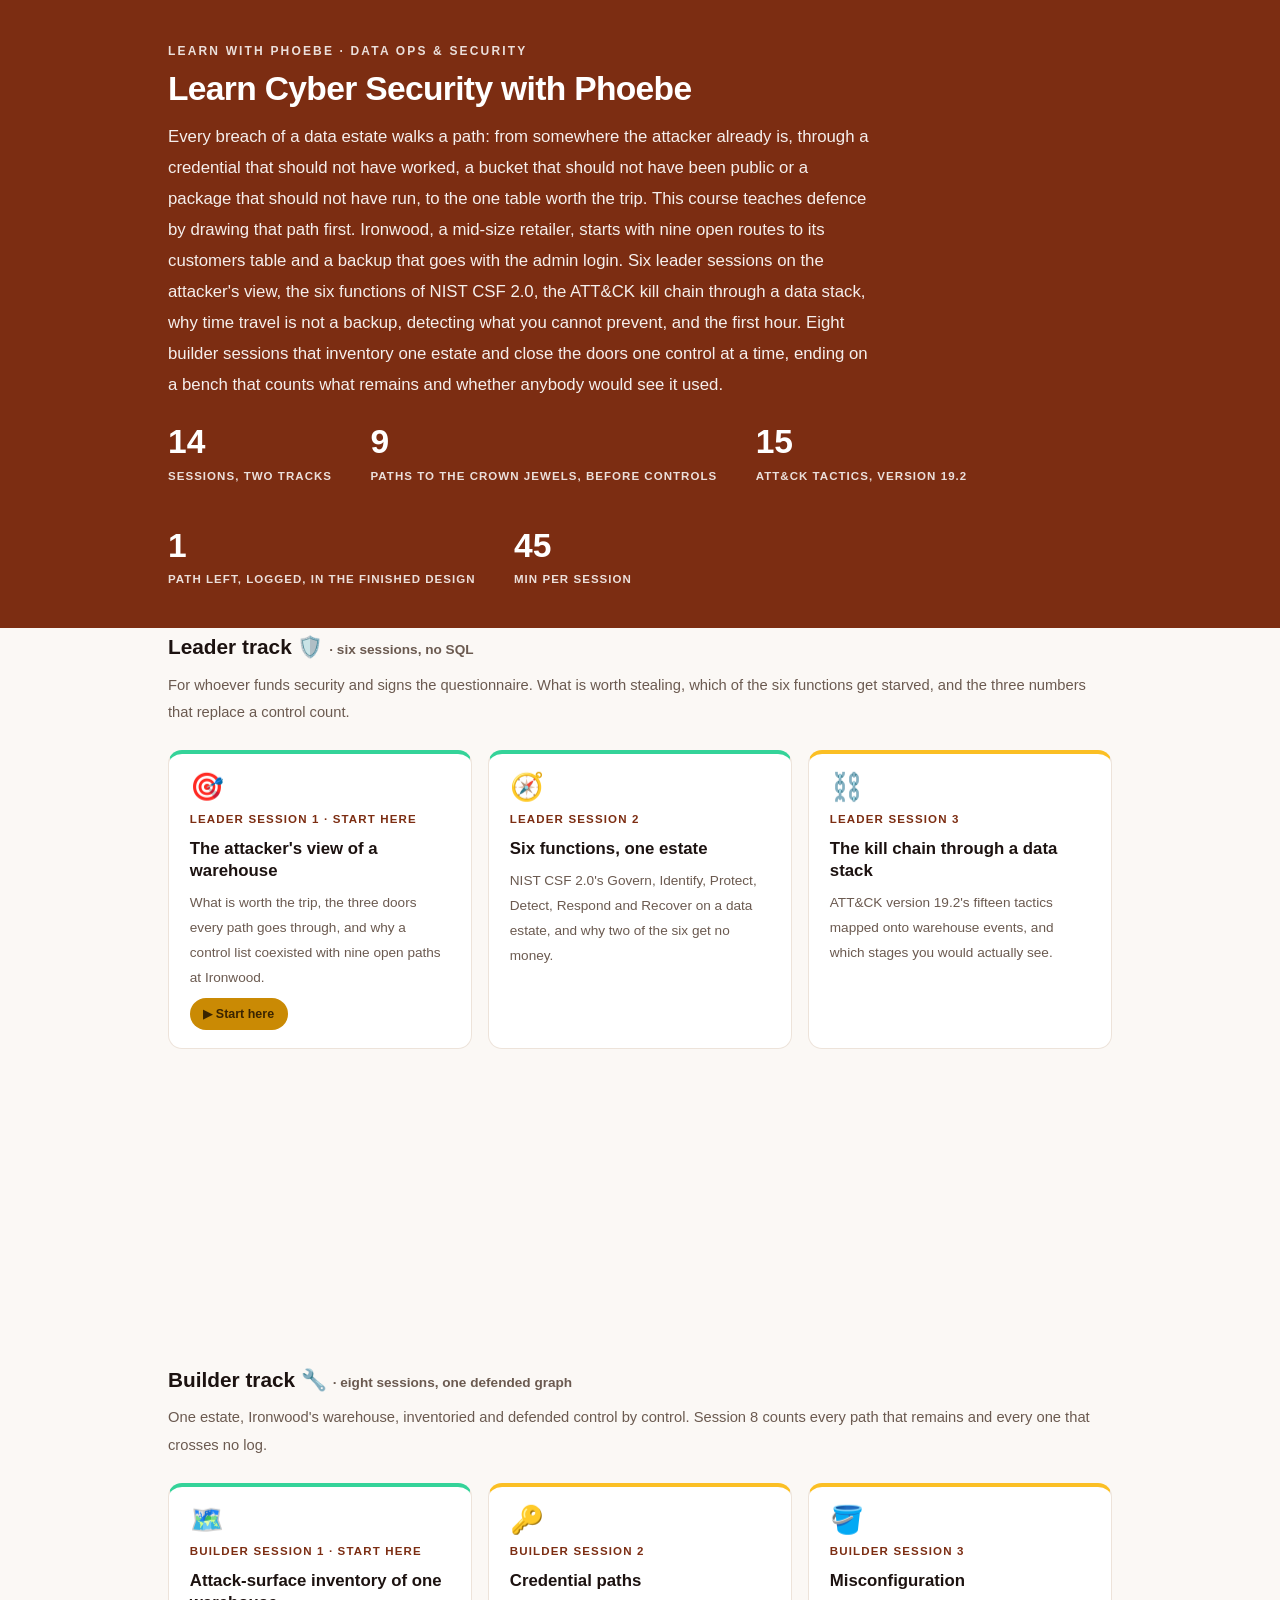
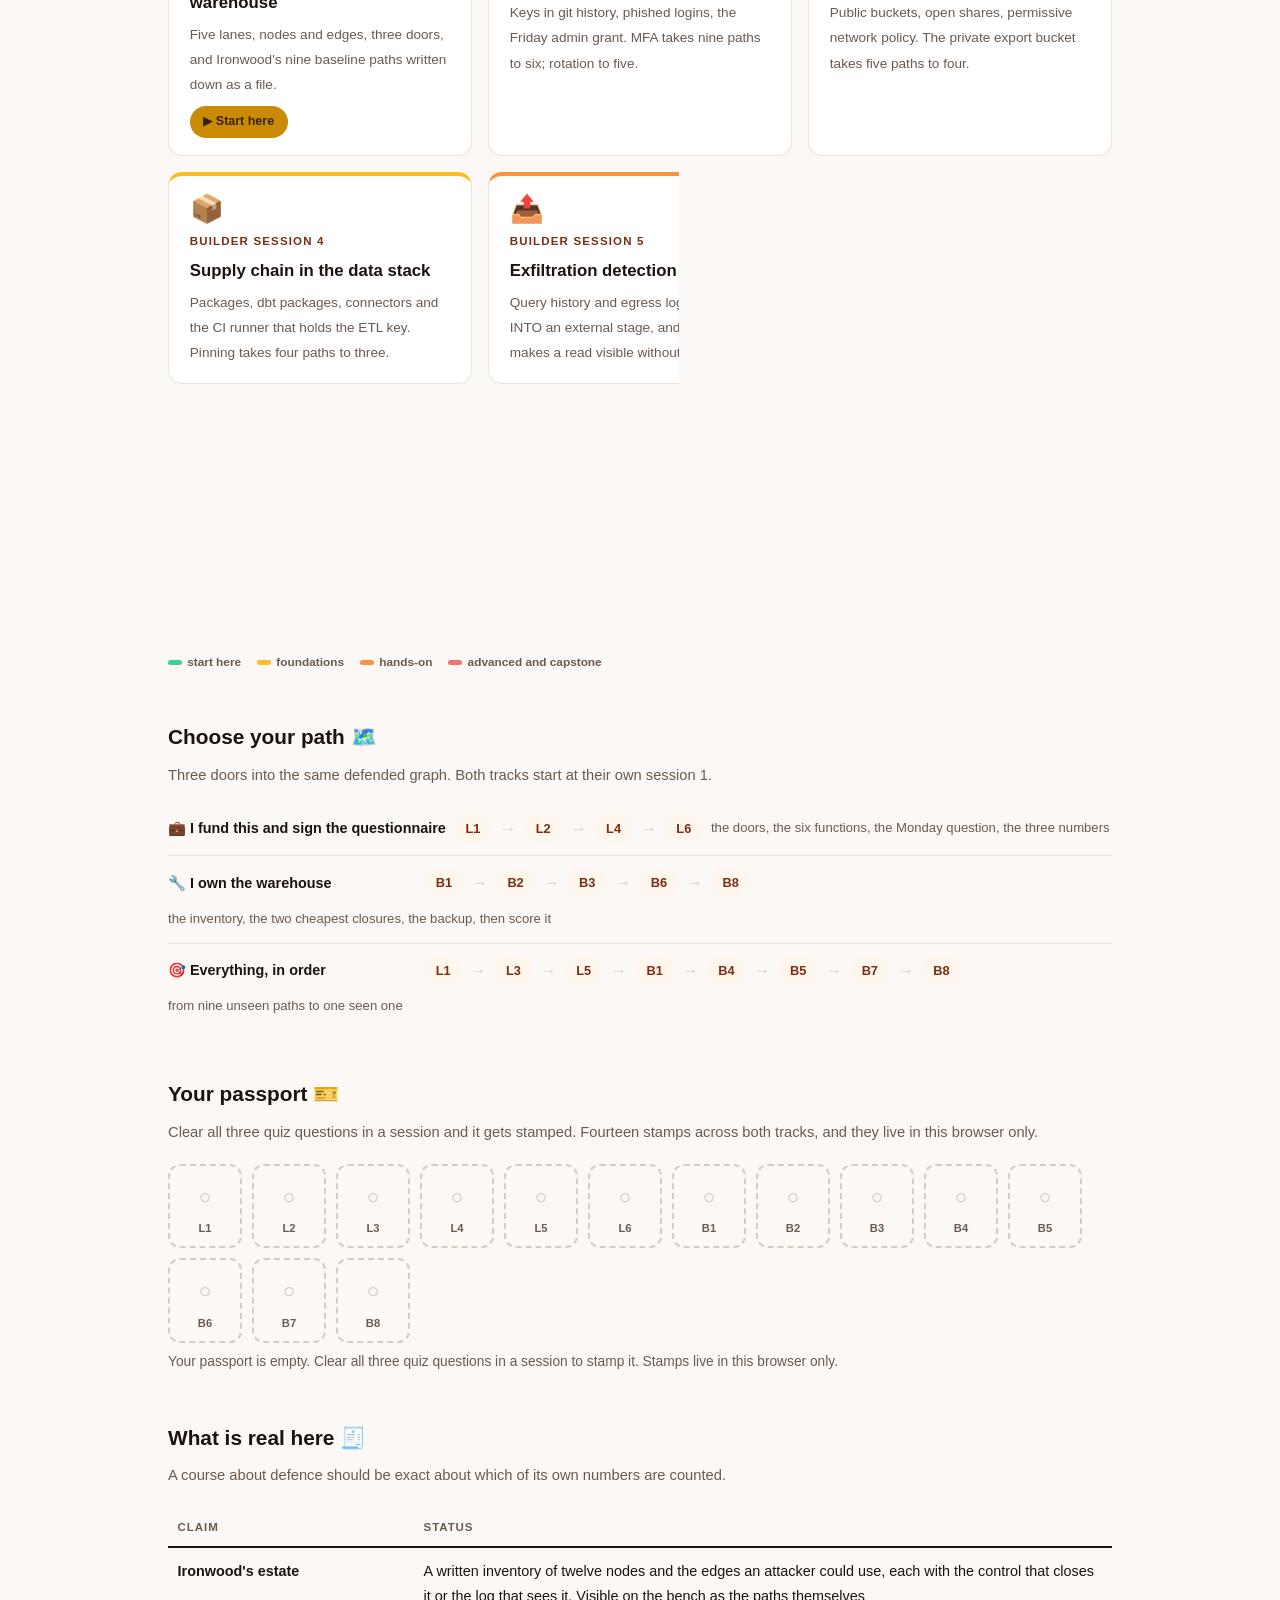
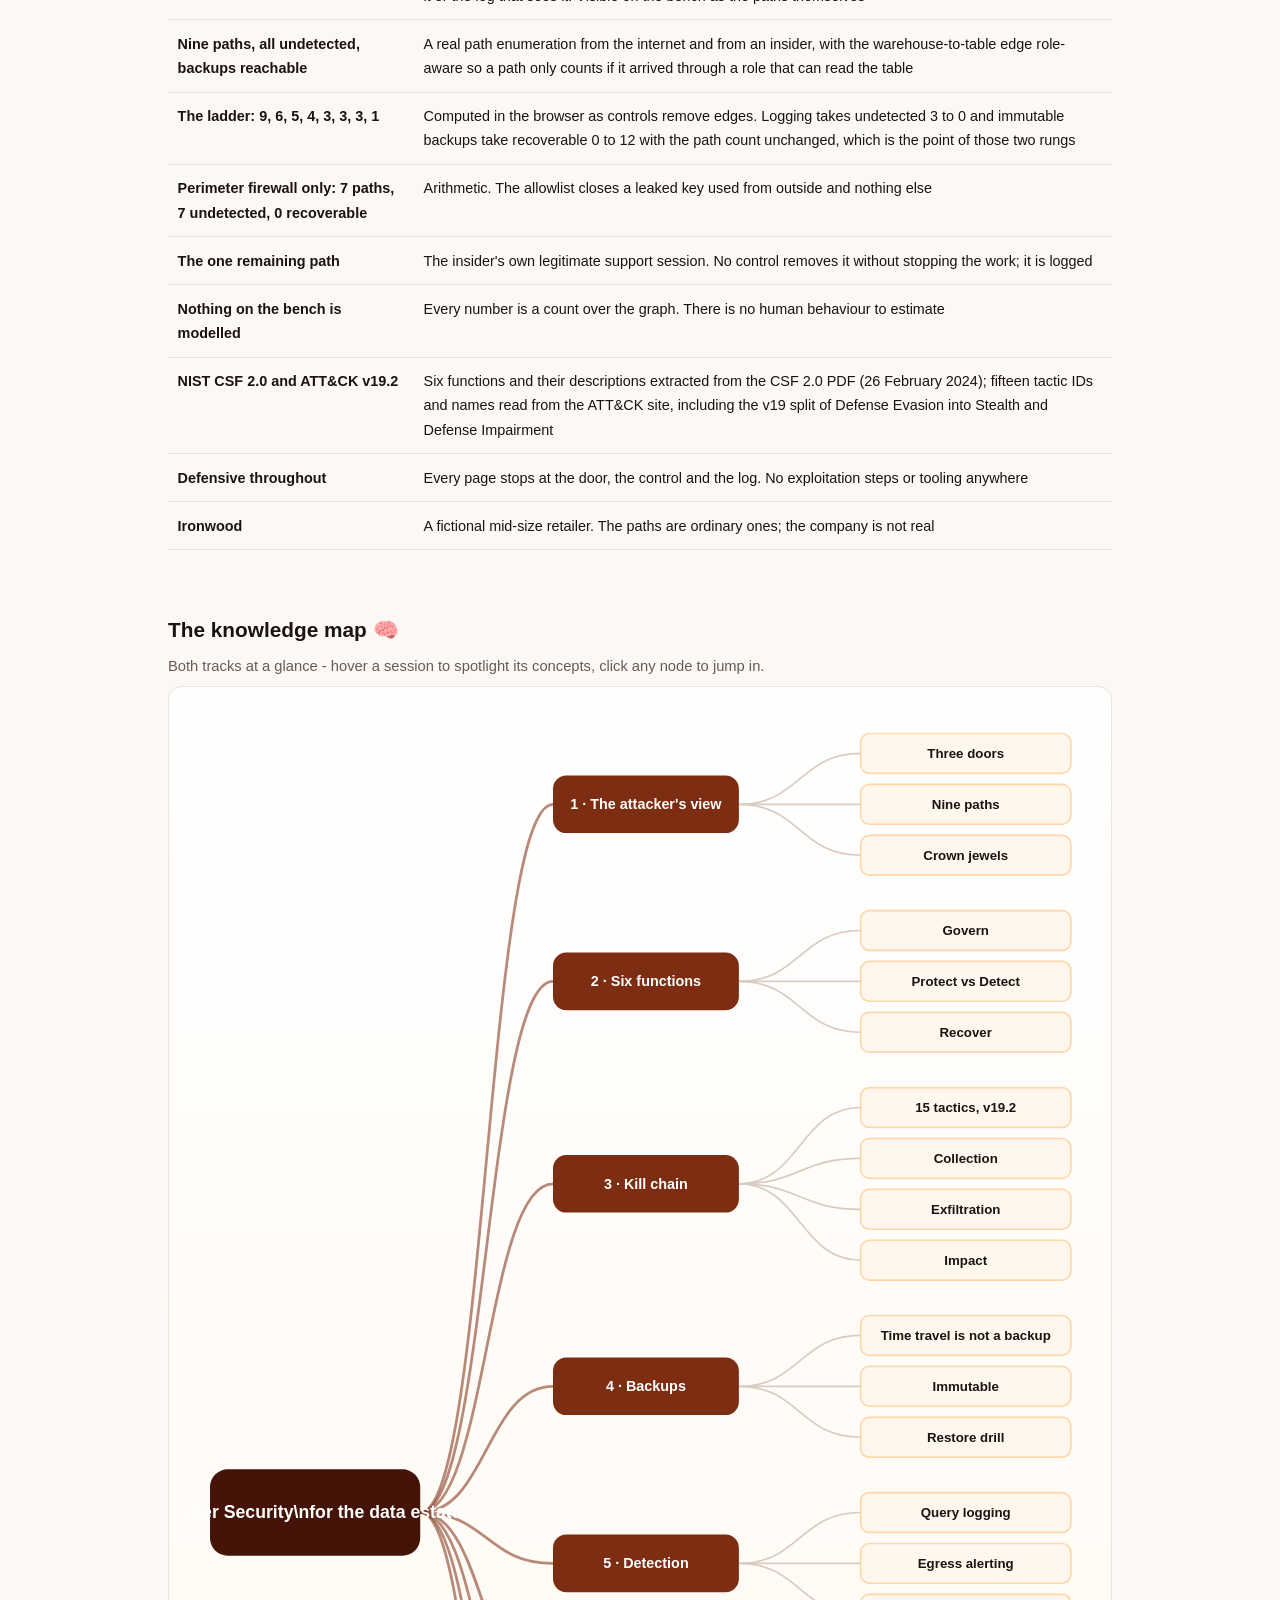
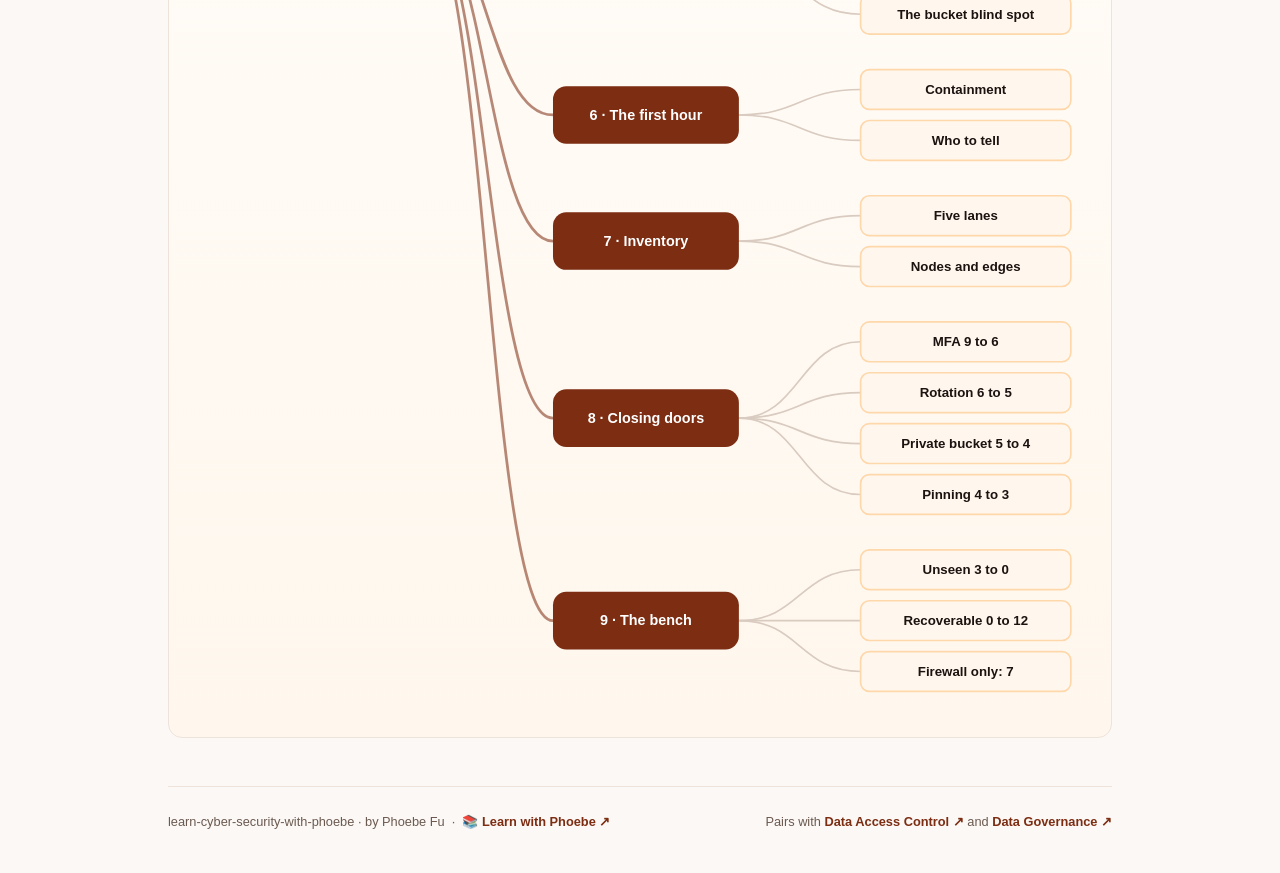
==== commit 6b96b9ec: "Landing page: remove the internal source-map path from the footer The landing page is the course's p" ====
--- a/index.html
+++ b/index.html
@@ -287,7 +287,7 @@
 
   <footer class="pagefoot">
     <span>learn-cyber-security-with-phoebe · by Phoebe Fu &nbsp;·&nbsp; 📚 <a href="https://phoebefu6.github.io/learn-with-phoebe/">Learn with Phoebe ↗</a></span>
-    <span>Pairs with <a href="https://phoebefu6.github.io/learn-data-access-control-with-phoebe/">Data Access Control ↗</a> and <a href="https://phoebefu6.github.io/learn-data-governance-with-phoebe/">Data Governance ↗</a> · source map: <span class="mono">materials/official-course-map.md</span></span>
+    <span>Pairs with <a href="https://phoebefu6.github.io/learn-data-access-control-with-phoebe/">Data Access Control ↗</a> and <a href="https://phoebefu6.github.io/learn-data-governance-with-phoebe/">Data Governance ↗</a></span>
   </footer>
 
 </main>
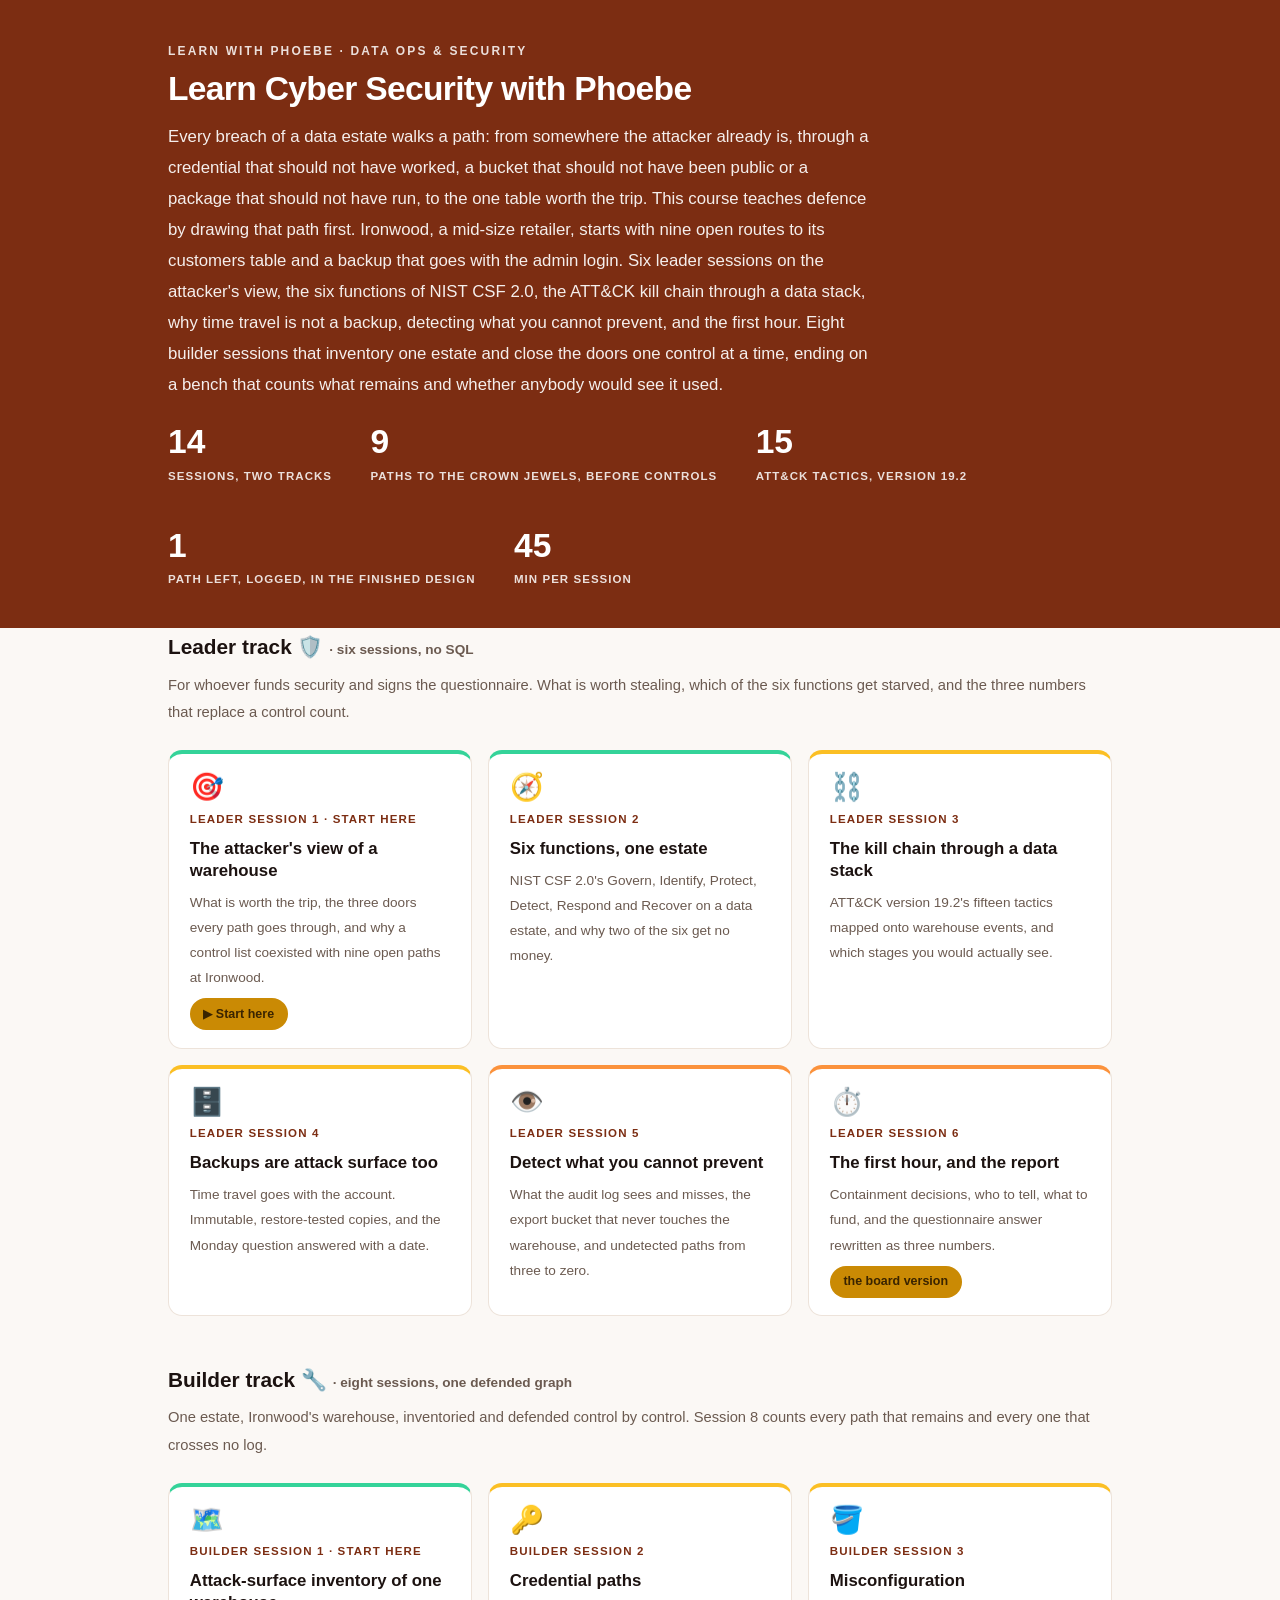
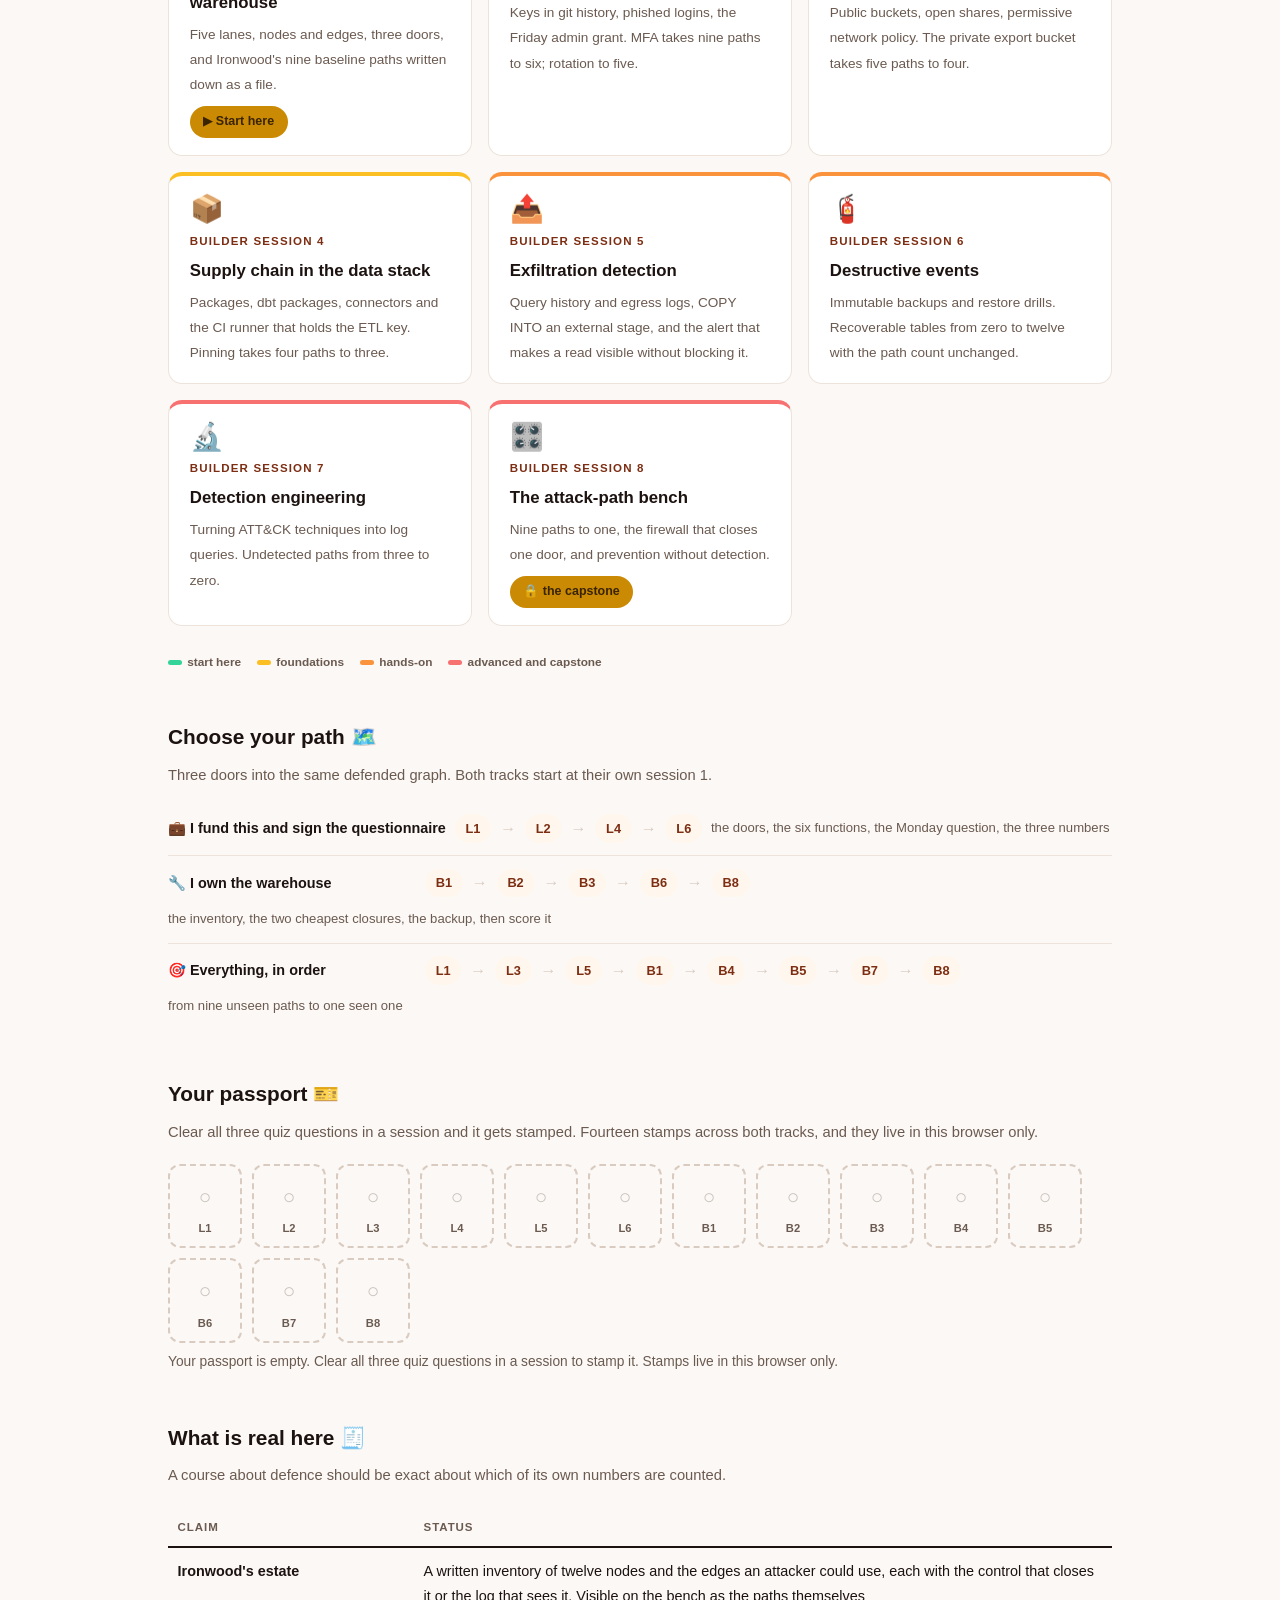
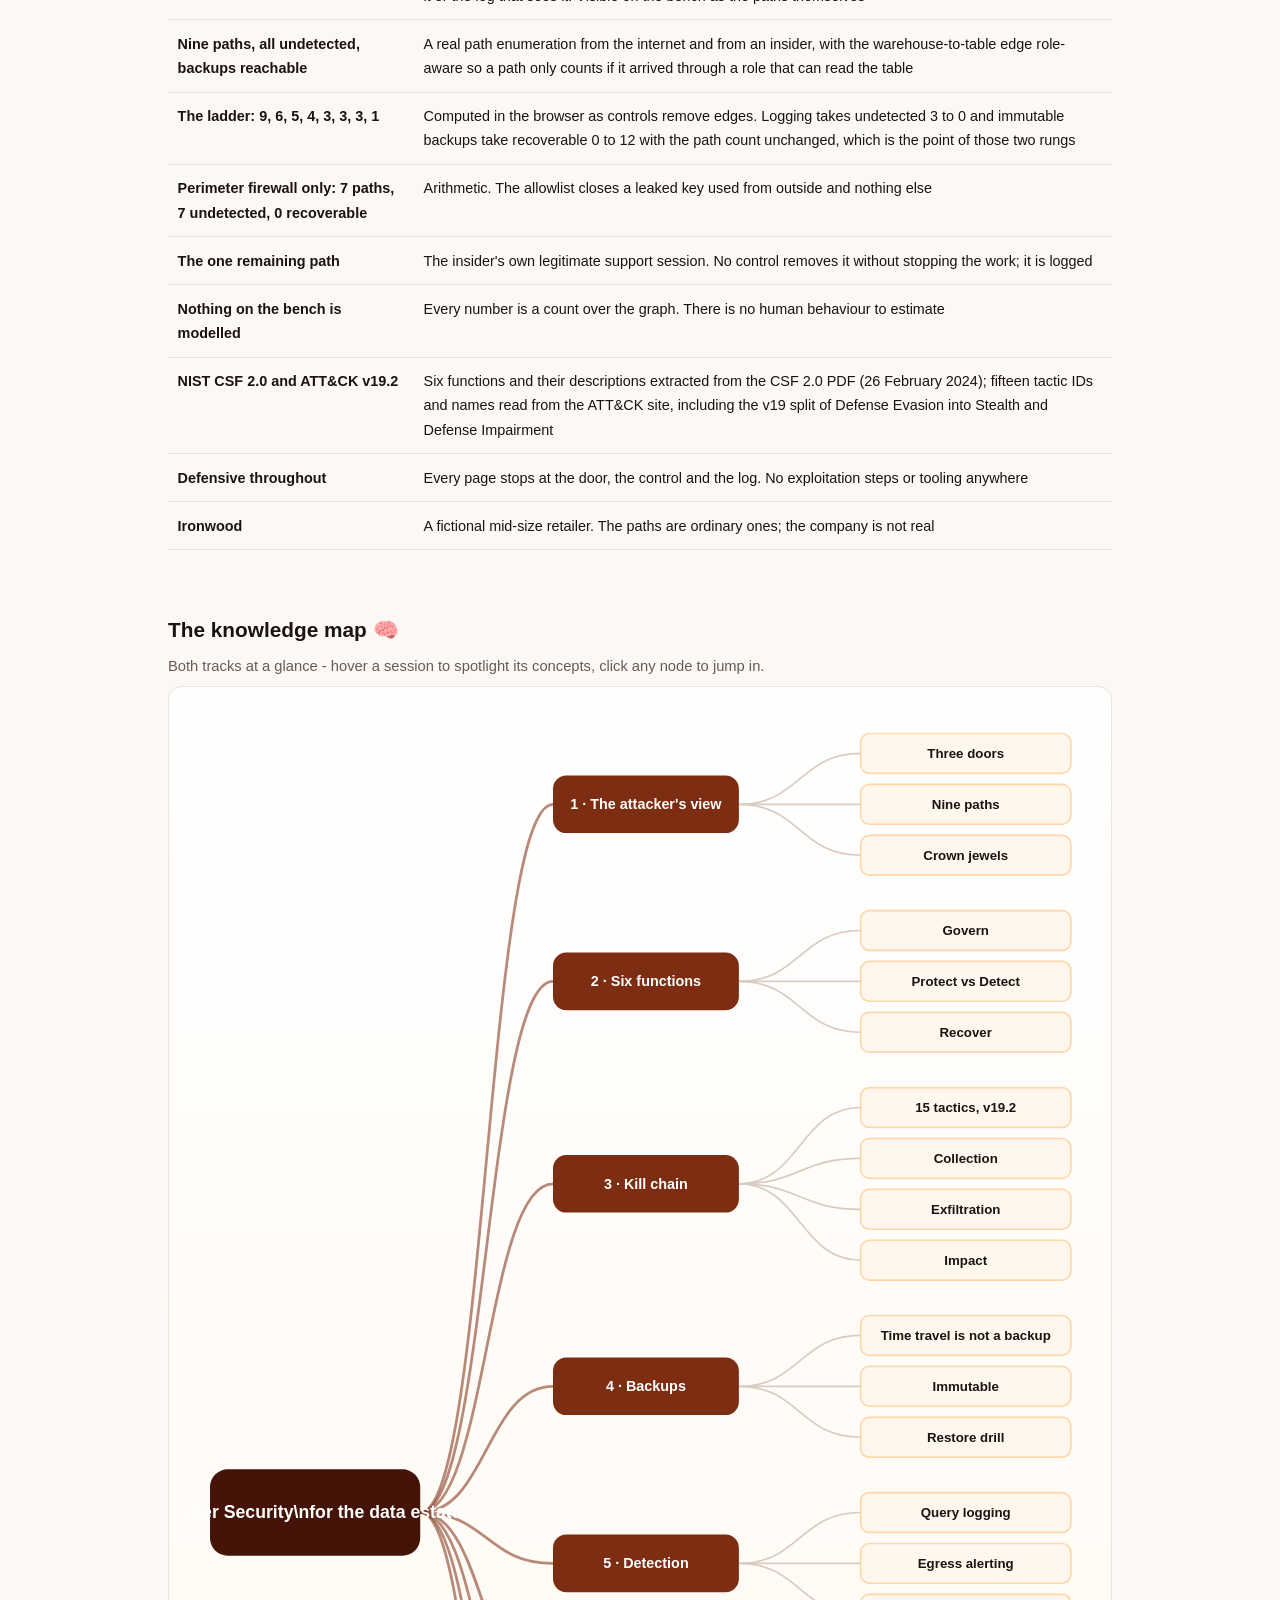
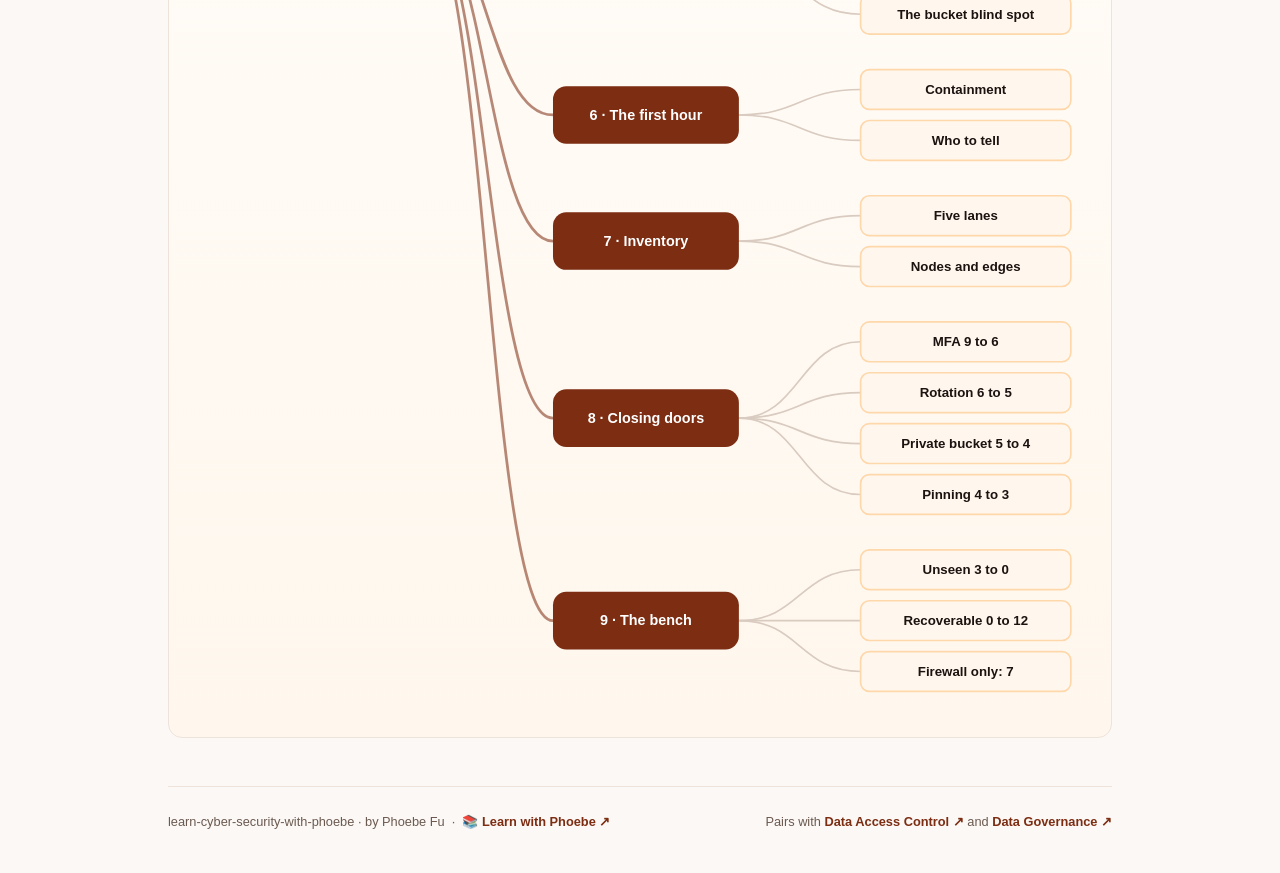
==== commit 4d662ece: "Fix the footer session nav, which rendered at 0x0 .pagenav is also the fixed side-dot strip that app" ====
--- a/index.html
+++ b/index.html
@@ -17,7 +17,7 @@
 <meta name="twitter:image" content="https://phoebefu6.github.io/learn-cyber-security-with-phoebe/assets/og-cover.png">
 <!-- social:end -->
 <title>Learn Cyber Security with Phoebe</title>
-<link rel="stylesheet" href="assets/style.css?v=1">
+<link rel="stylesheet" href="assets/style.css?v=2">
 <style>
 
   .stats-row { display: flex; gap: 2.4rem; margin-top: 1.5rem; flex-wrap: wrap; }
--- a/assets/style.css
+++ b/assets/style.css
@@ -1410,3 +1410,23 @@
 .sb-seen .sb-verdict { background: var(--indigo-soft); color: var(--indigo-deep); }
 .sb-notes { display: grid; gap: .6rem; }
 @media (max-width: 640px) { .sb-ctl { grid-template-columns: 20px 1fr; } .sb-fam { grid-column: 2; justify-self: start; } }
+
+/* ---------- footer session nav ----------
+   .pagenav is also the fixed side-dot strip app.js builds, and that strip is
+   hidden below 74rem. The footer reuses the class, so without these overrides
+   the prev/next links render at 0x0 on every screen under 1184px. */
+.pagefoot .pagenav {
+  display: flex;
+  position: static; transform: none; right: auto; top: auto; z-index: auto;
+  flex-direction: row; align-items: center; justify-content: space-between;
+  gap: 1rem; flex-wrap: wrap; margin-top: .6rem;
+}
+.pagefoot .pagenav a {
+  width: auto; height: auto; border: 0; background: none; border-radius: 0;
+  display: inline; font-size: .85rem; font-weight: 700; color: var(--indigo);
+  text-decoration: none;
+}
+.pagefoot .pagenav a:hover { transform: none; text-decoration: underline; border-color: transparent; }
+.pagefoot .pagenav a.active { background: none; }
+.pagefoot .pagenav a .nlabel { display: none; }
+@media (max-width: 74rem) { .pagefoot .pagenav { display: flex; } }
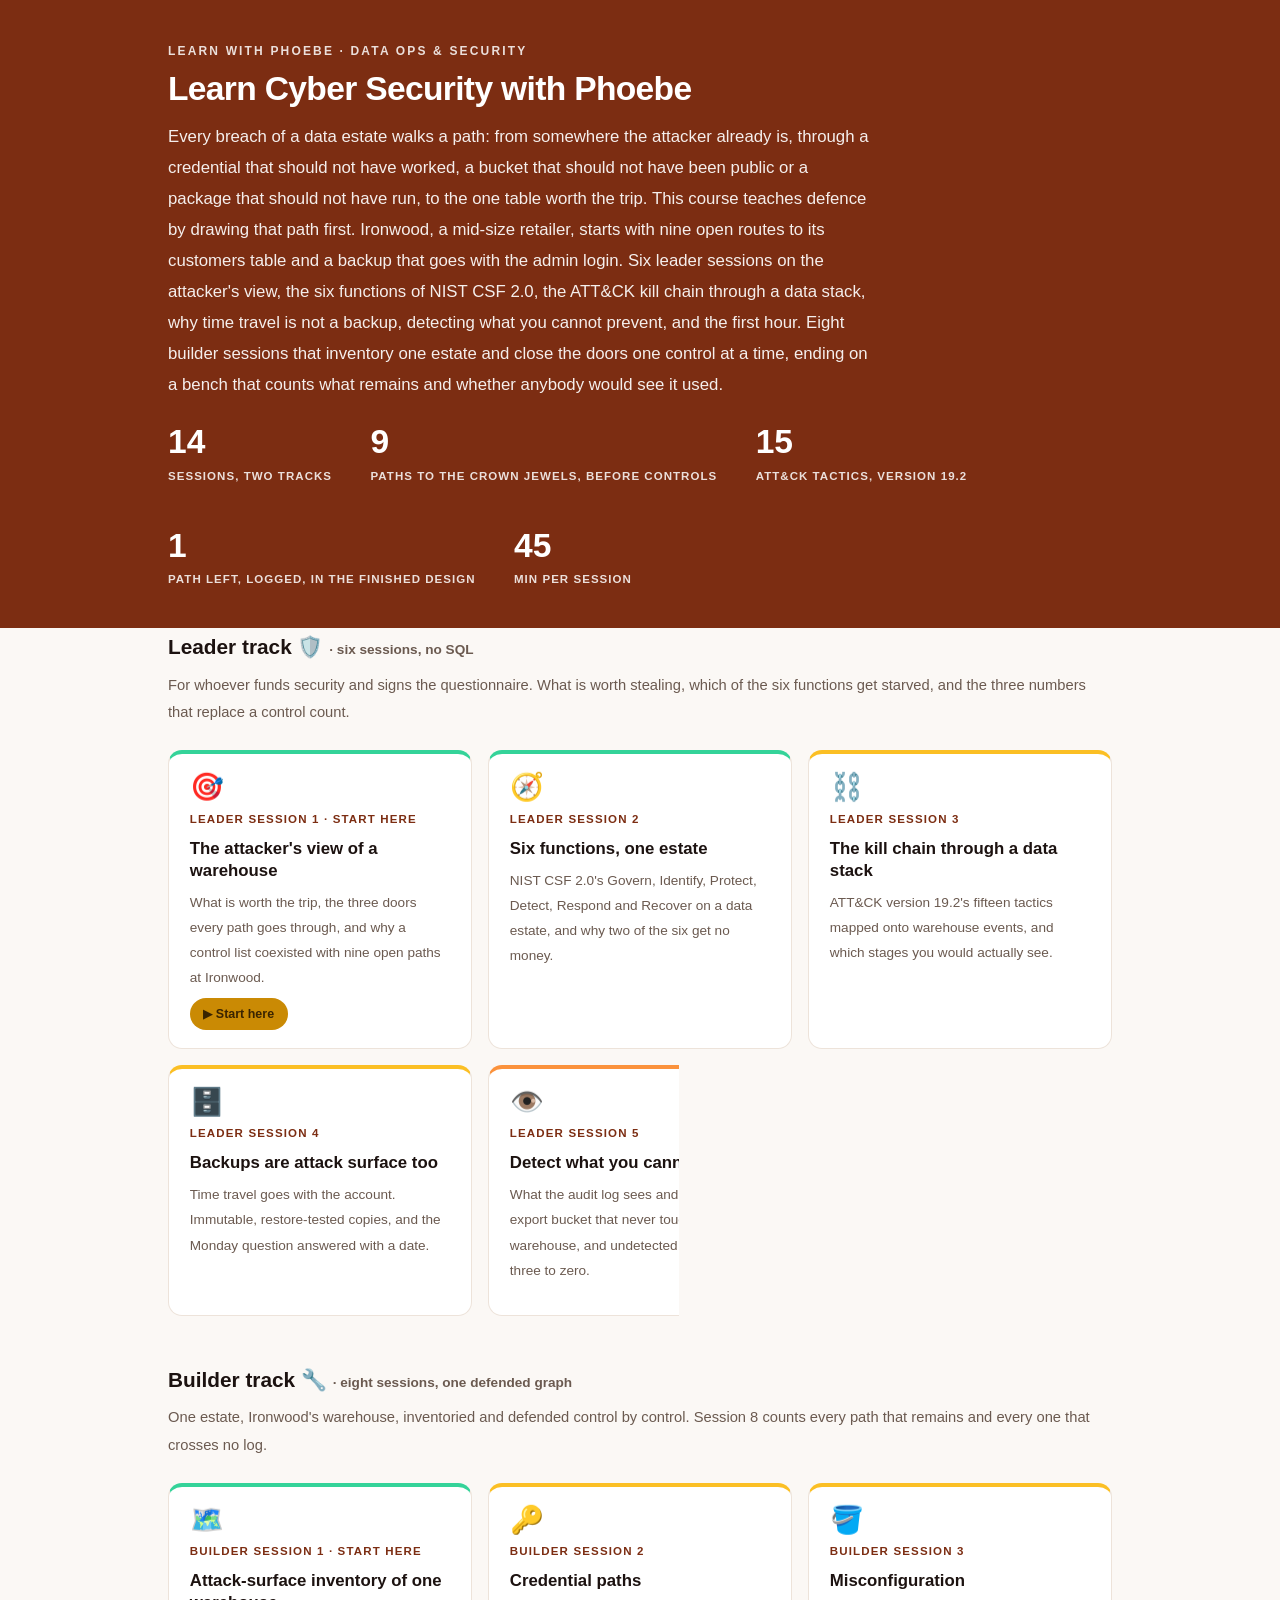
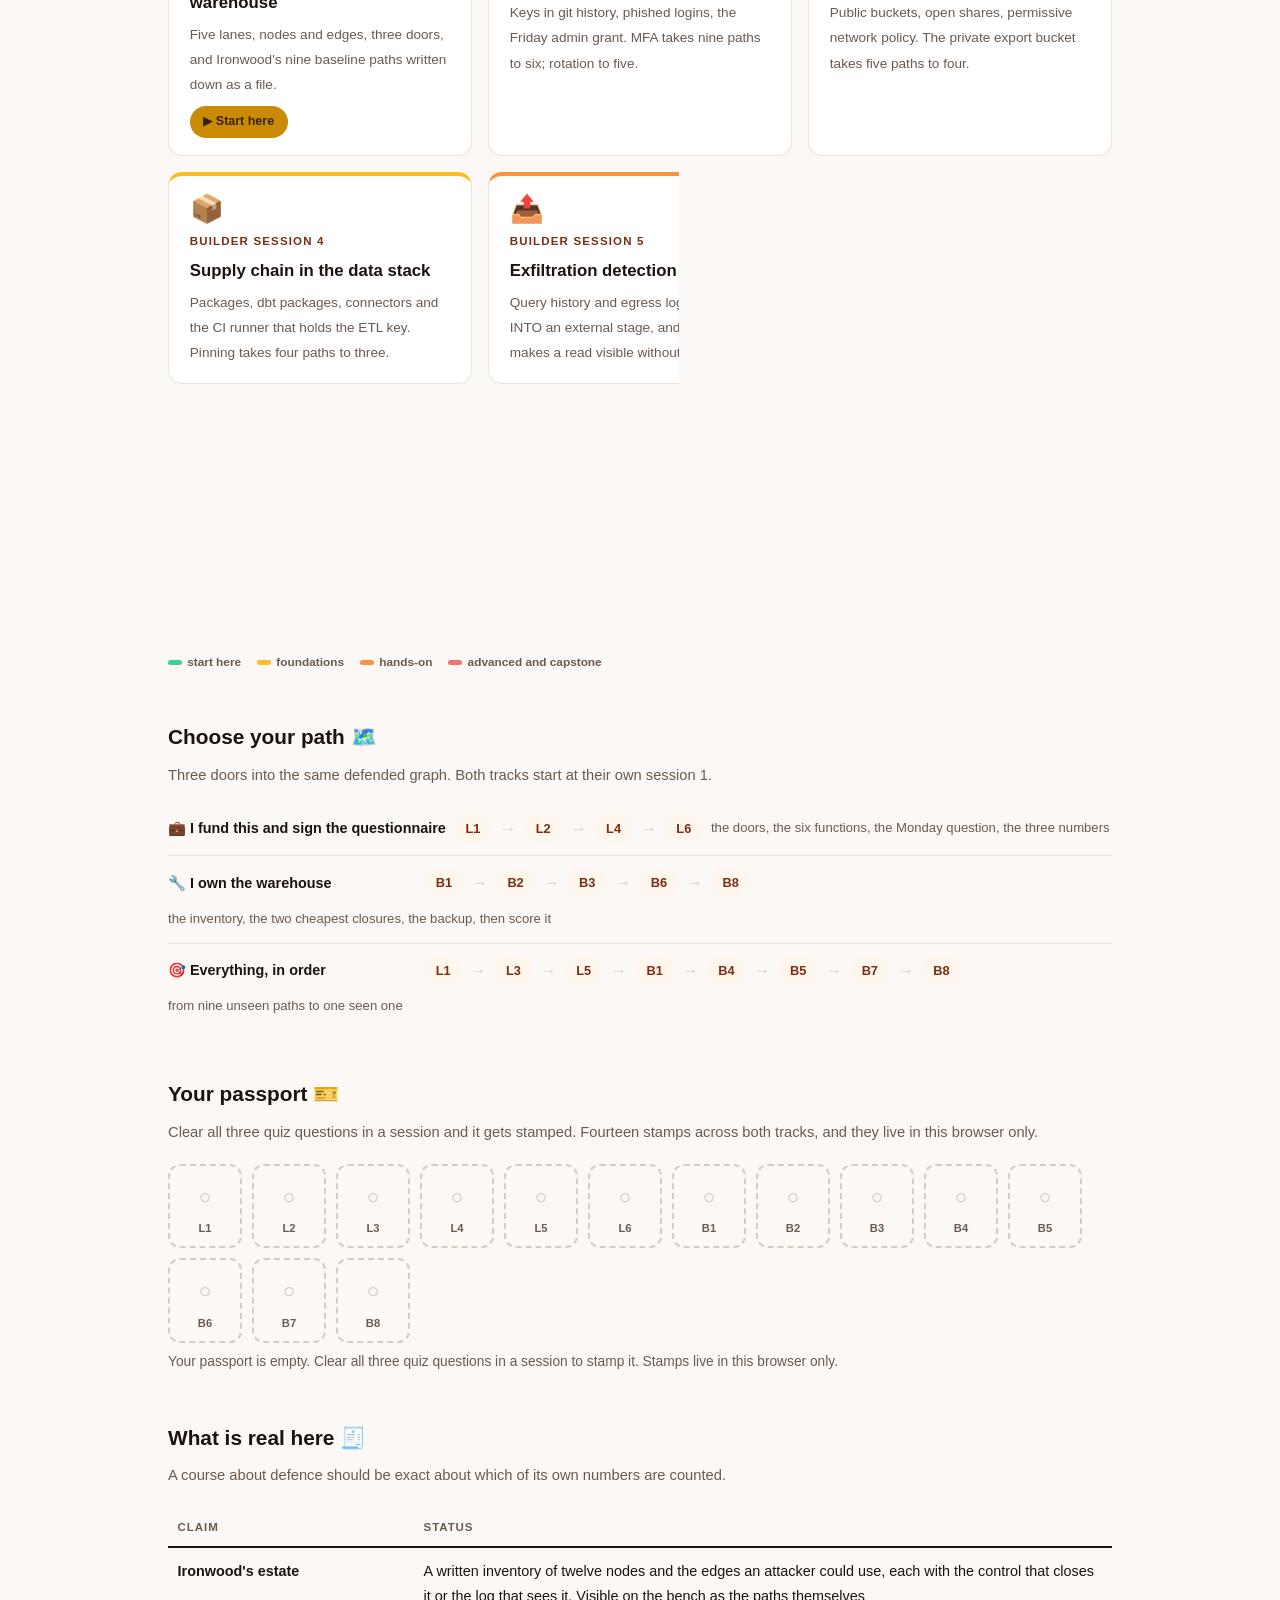
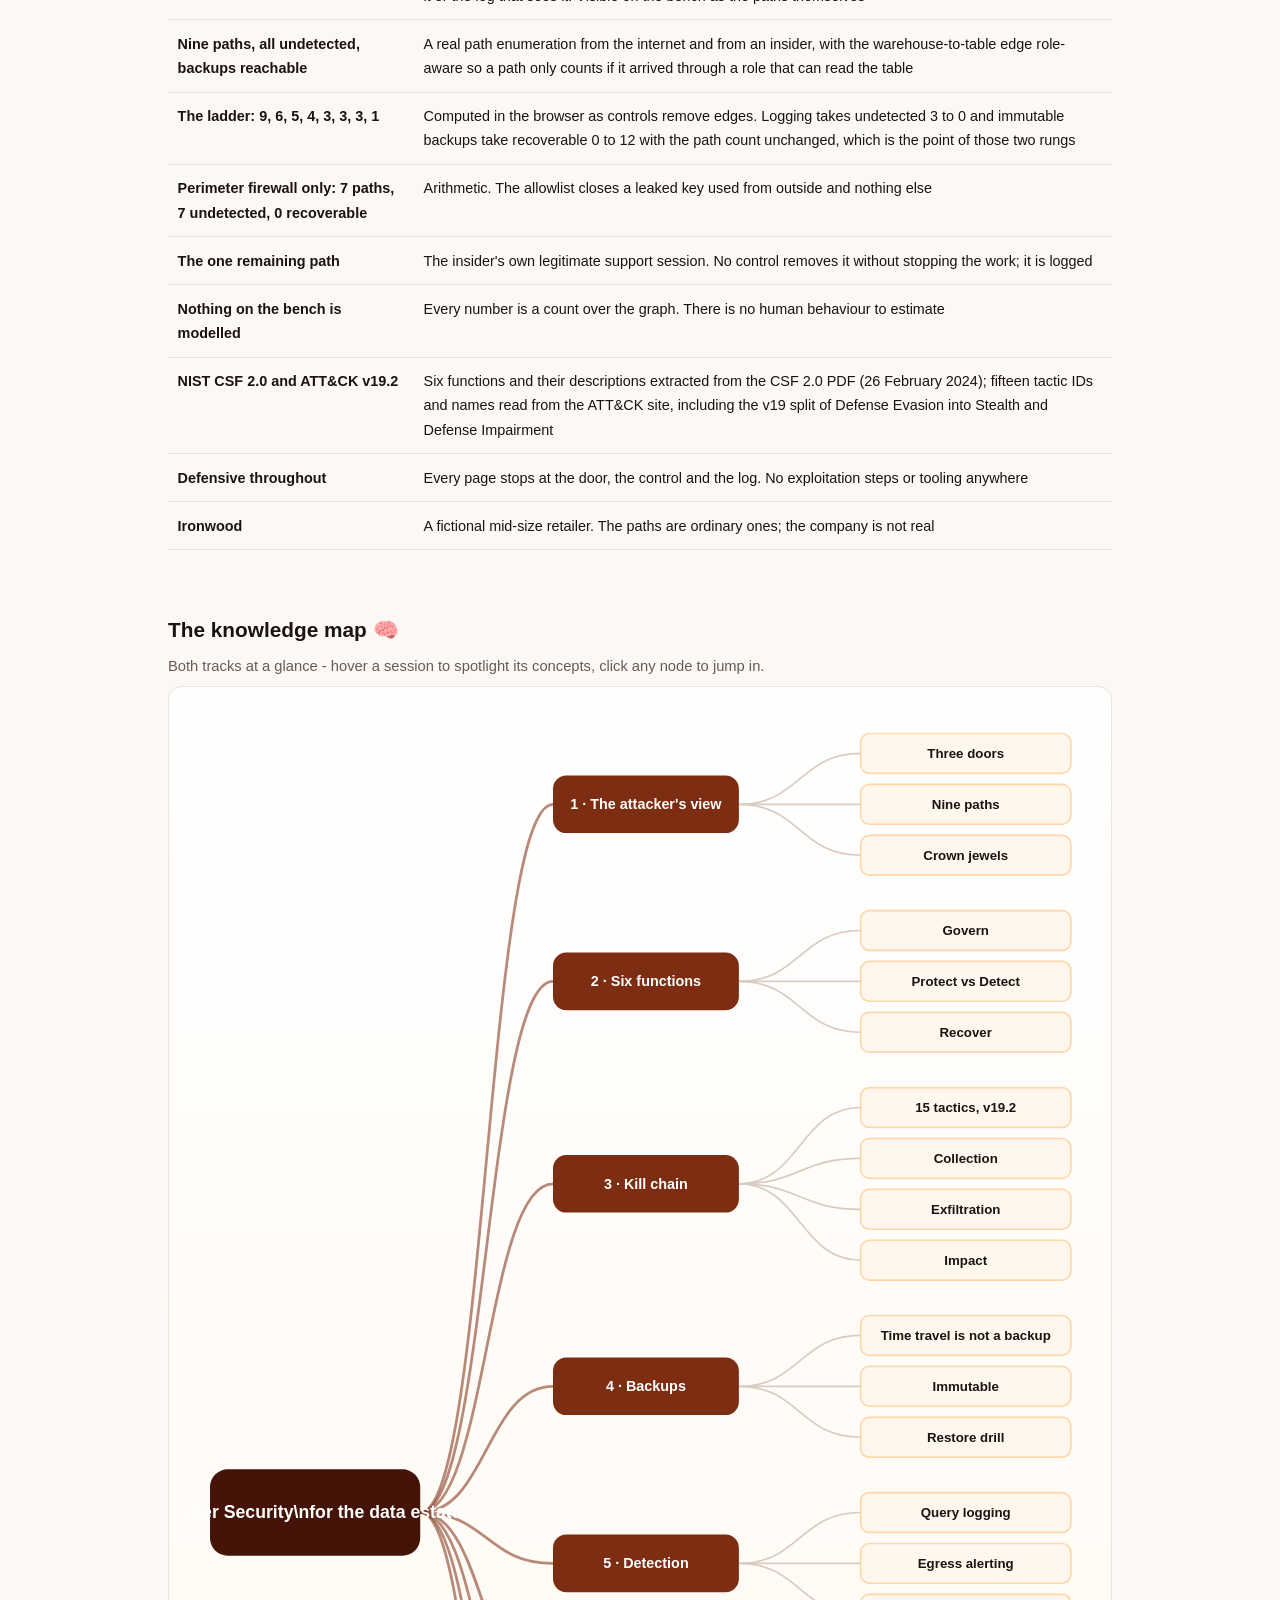
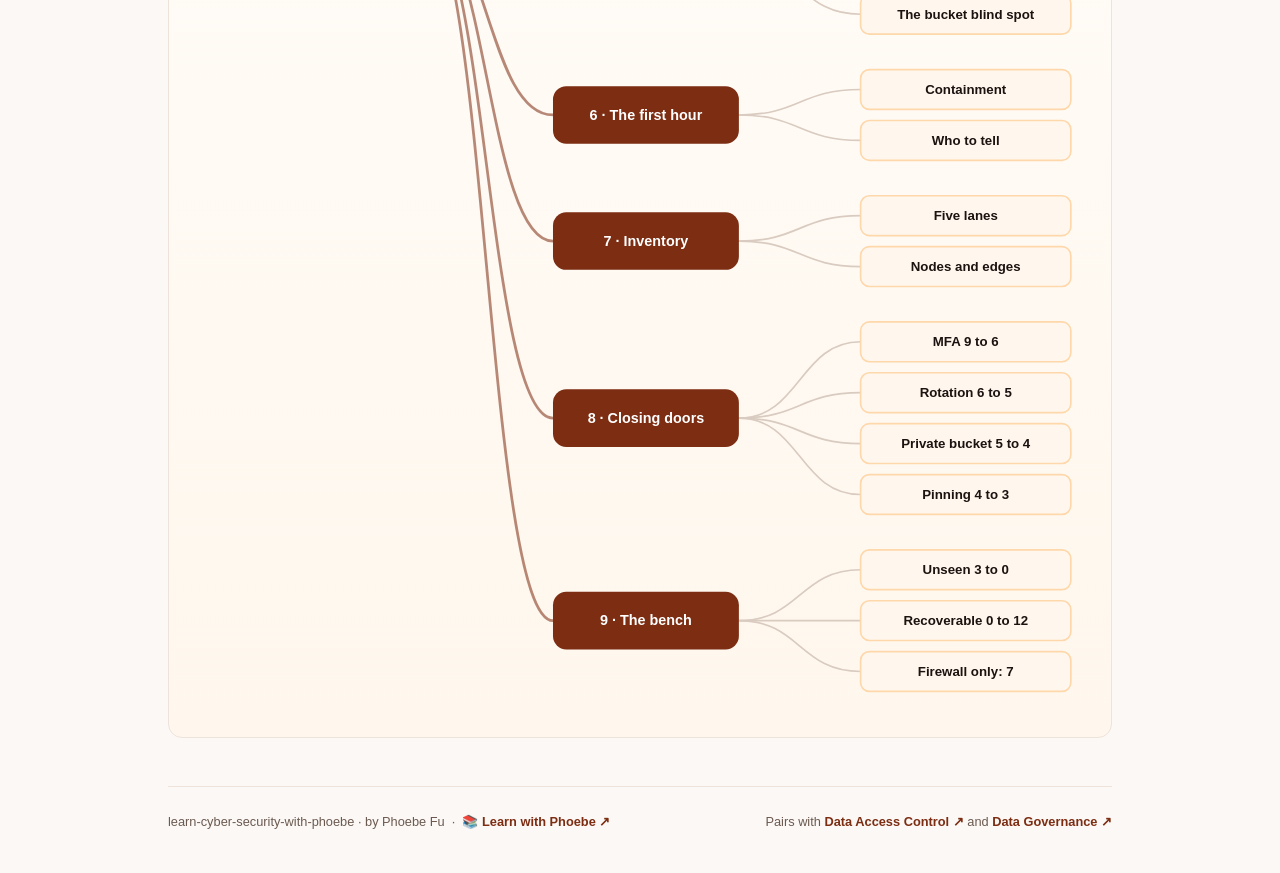
==== commit f144fdf0: "Raise every text-on-fill pair to WCAG AA (lowest was 1.5:1) 2 rule(s) drew text on a solid fill belo" ====
--- a/index.html
+++ b/index.html
@@ -17,7 +17,7 @@
 <meta name="twitter:image" content="https://phoebefu6.github.io/learn-cyber-security-with-phoebe/assets/og-cover.png">
 <!-- social:end -->
 <title>Learn Cyber Security with Phoebe</title>
-<link rel="stylesheet" href="assets/style.css?v=2">
+<link rel="stylesheet" href="assets/style.css?v=5">
 <style>
 
   .stats-row { display: flex; gap: 2.4rem; margin-top: 1.5rem; flex-wrap: wrap; }
--- a/assets/style.css
+++ b/assets/style.css
@@ -3,6 +3,8 @@
    (CSS var names still read --indigo/--amber; they hold SQL-blue values.) */
 
 :root {
+  --faint-text: #896B53;
+  --fill-solid: #9D6B03;
   --indigo: #7C2D12;
   --indigo-deep: #431407;
   --indigo-mid: #FDBA74;
@@ -86,8 +88,9 @@
   border-bottom: 1px solid var(--hairline);
   padding: .55rem 0;
 }
-.toolbar .wrap { display: flex; align-items: center; gap: .6rem; }
-.toolbar .crumb { font-size: .8rem; color: var(--muted); font-weight: 600; margin-right: auto; }
+.toolbar .wrap { display: flex; align-items: center; gap: .5rem; flex-wrap: nowrap; }
+.toolbar .crumb { font-size: .8rem; color: var(--muted); font-weight: 600; margin-right: auto; min-width: 0; white-space: nowrap; overflow: hidden; text-overflow: ellipsis; }
+.toolbar .btn { white-space: nowrap; flex: none; padding: .38rem .8rem; font-size: .78rem; line-height: 1.2; }
 .toolbar .crumb a { color: var(--indigo); text-decoration: none; }
 .btn {
   border: 1px solid var(--hairline);
@@ -287,11 +290,15 @@
 /* ---------- demo steps ---------- */
 .steps { counter-reset: step; margin: .6rem 0 1rem; }
 .step {
-  display: flex;
-  gap: .9rem;
+  display: grid;
+  grid-template-columns: max-content minmax(0, 1fr);
+  column-gap: .9rem;
+  row-gap: .2rem;
   padding: .85rem 0;
   border-bottom: .5px solid var(--hairline);
 }
+.step > * { grid-column: 2; min-width: 0; }
+.step > .prompt-box { margin: .8rem 0 .4rem; }
 .step:last-child { border-bottom: none; }
 .step::before {
   counter-increment: step;
@@ -795,7 +802,10 @@
   /* 44px tap targets */
   details.card summary { min-height: 44px; }
   .qopt { min-height: 44px; display: flex; align-items: center; padding: .7rem .9rem; }
-  .toolbar .btn, .pagefoot a { min-height: 44px; display: inline-flex; align-items: center; }
+  .toolbar .btn, .pagefoot a { min-height: 44px; display: inline-flex; align-items: center; justify-content: center; }
+  .toolbar .crumb, .toolbar #zoom-toggle { display: none; }
+  .toolbar .btn { flex: 1 1 0; padding: .3rem .4rem; font-size: .72rem; }
+  table.clean { display: block; overflow-x: auto; -webkit-overflow-scrolling: touch; }
 }
 
 @media (max-width: 640px) {
@@ -1179,7 +1189,7 @@
 .dh-track { display: flex; flex-wrap: wrap; gap: 3px; }
 .dh-cell { font: 700 0.66rem ui-monospace, Menlo, monospace; padding: 3px 6px; border-radius: 5px;
   background: var(--indigo-50); color: var(--indigo-deep); transition: all .1s linear; }
-.dh-cell.rest { background: var(--paper); color: var(--faint); }
+.dh-cell.rest { background: var(--paper); color: var(--faint-text); }
 .dh-cell.now { background: var(--amber); color: var(--amber-ink); transform: scale(1.18); }
 .dh-panel { border: 1px solid var(--hairline); border-radius: var(--radius); background: #fff; overflow: hidden; }
 .dh-phead { display: flex; align-items: center; gap: 10px; flex-wrap: wrap;
@@ -1329,7 +1339,7 @@
 .hb-findings li:last-child { border-bottom: 0; }
 .hb-sev { font-size: .68rem; font-weight: 800; border-radius: 999px; padding: .1rem .45rem; white-space: nowrap; }
 .hb-s4 { background: #991B1B; color: #fff; }
-.hb-s3 { background: #CA8A04; color: #fff; }
+.hb-s3 { background: var(--fill-solid); color: #fff; }
 .hb-s2 { background: var(--amber-50); color: var(--amber-ink); }
 .hb-s1 { background: var(--indigo-50); color: var(--indigo-deep); }
 .hb-findings .hb-src { font-size: .72rem; color: var(--muted); white-space: nowrap; }
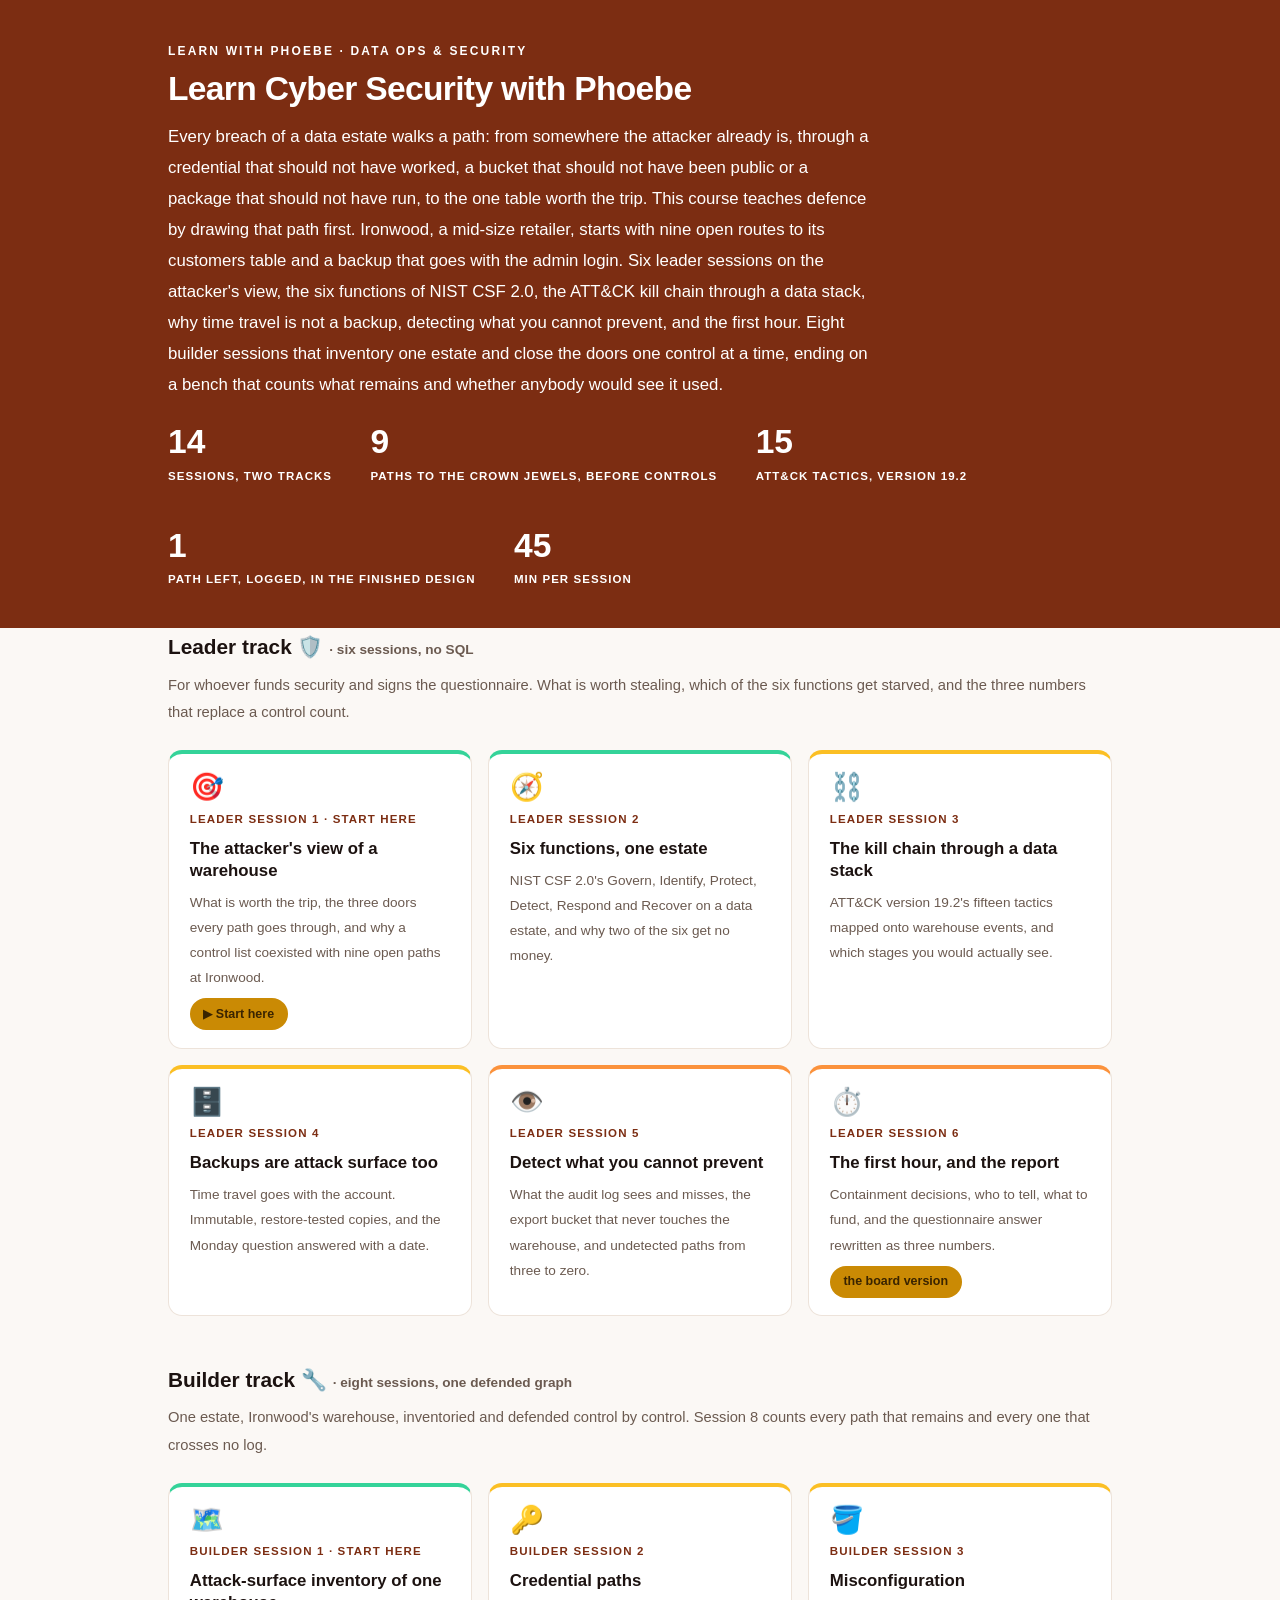
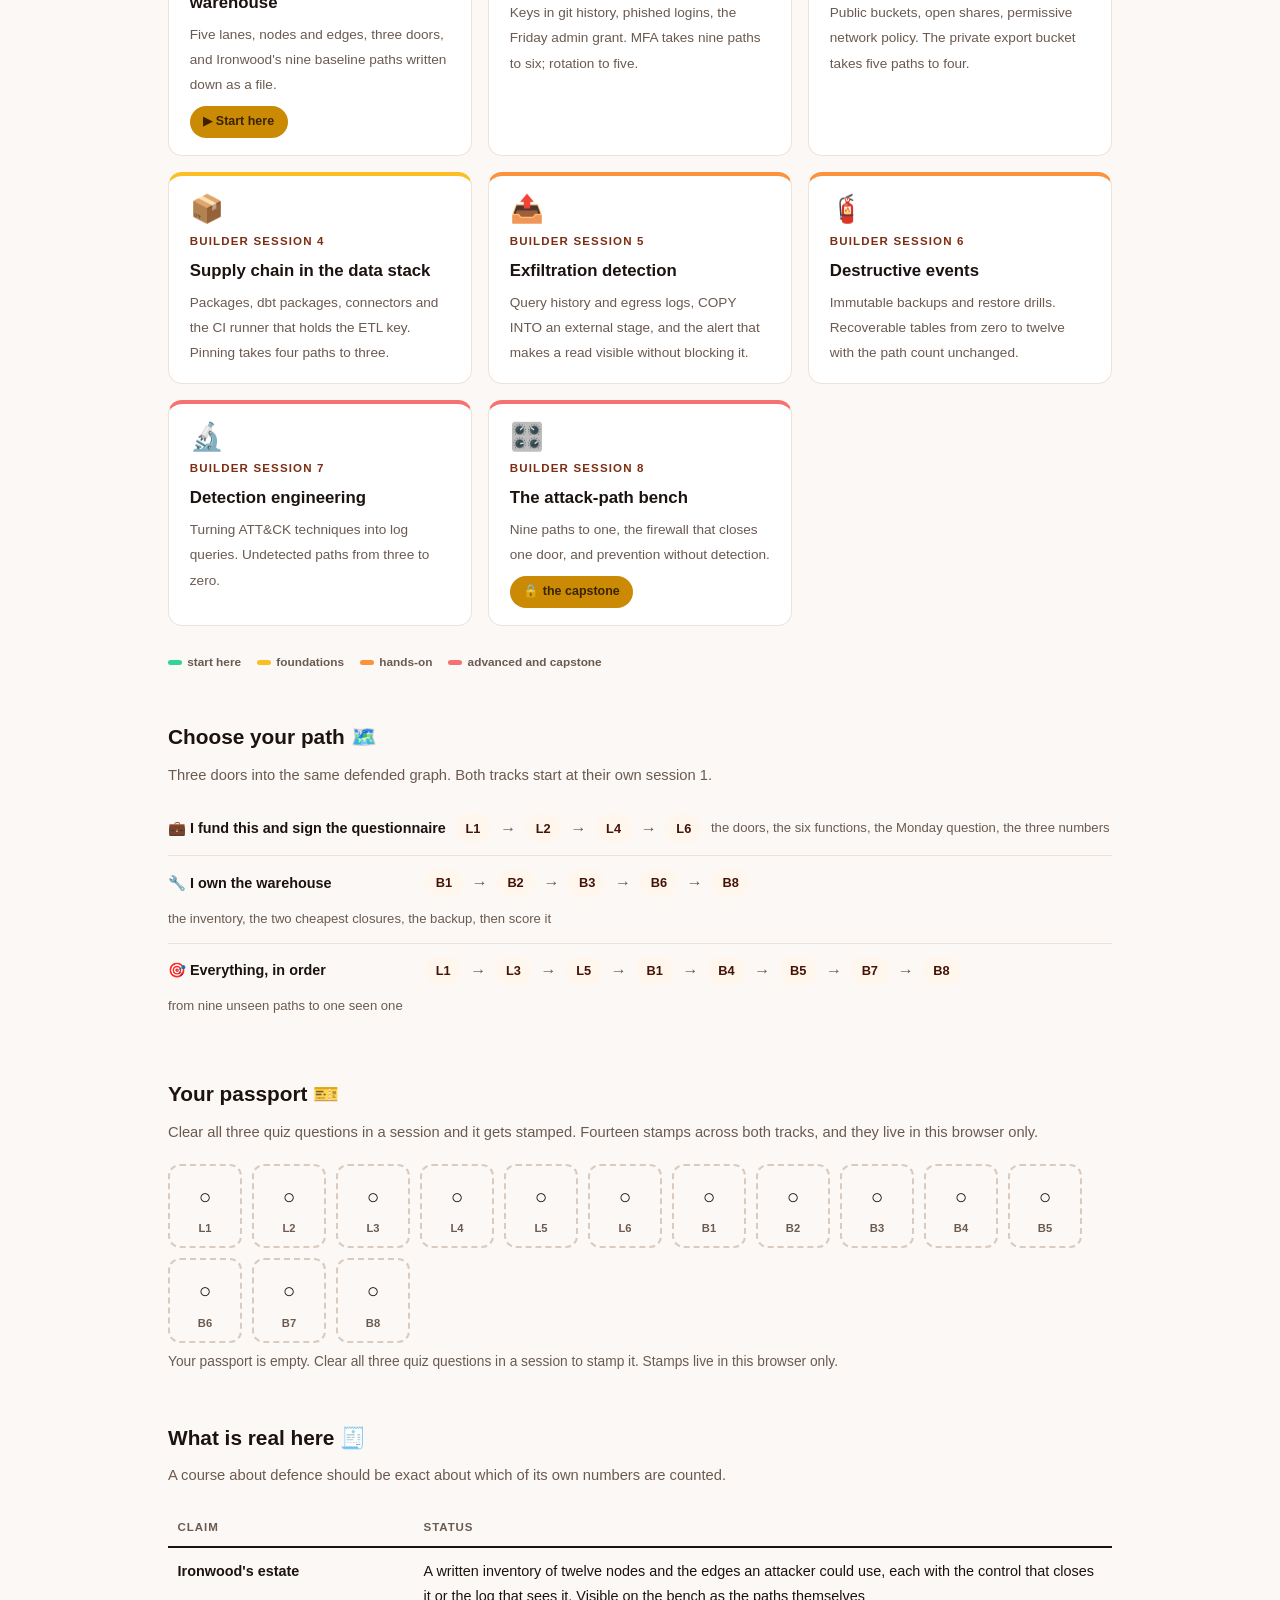
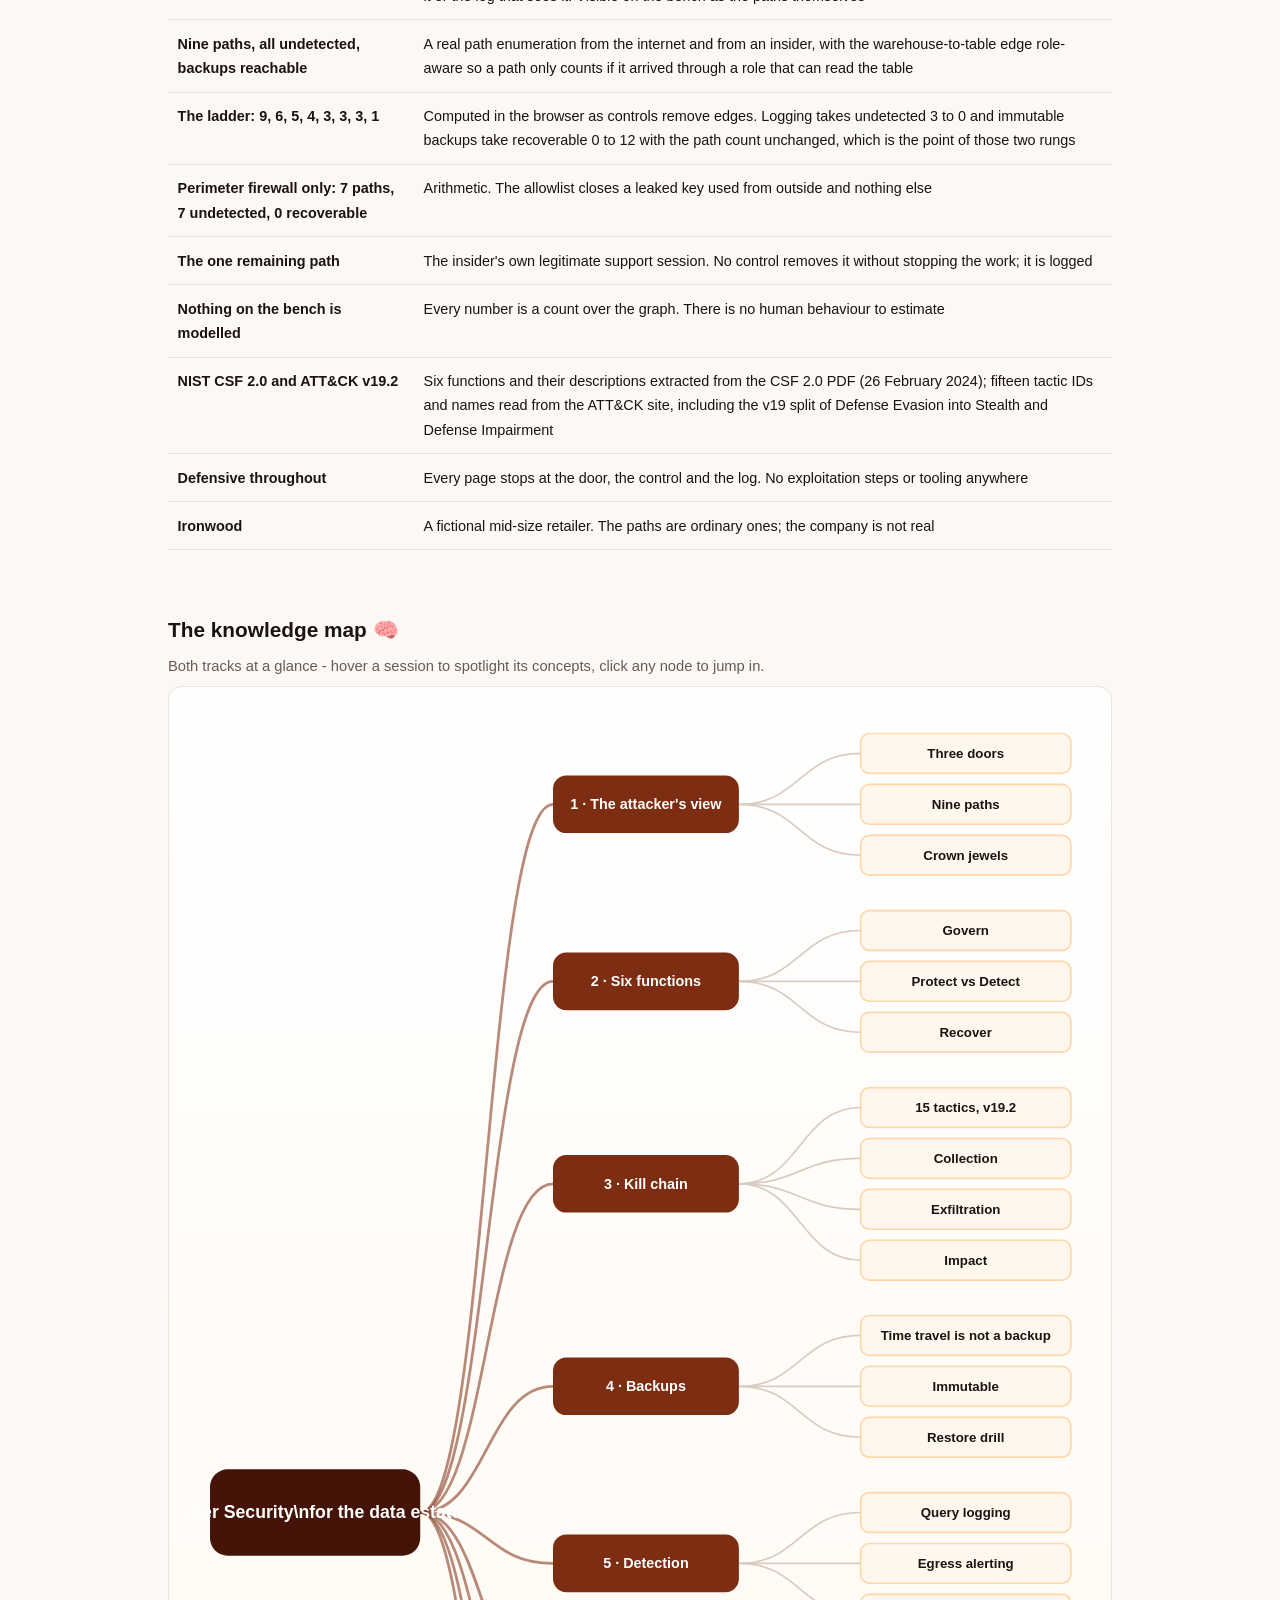
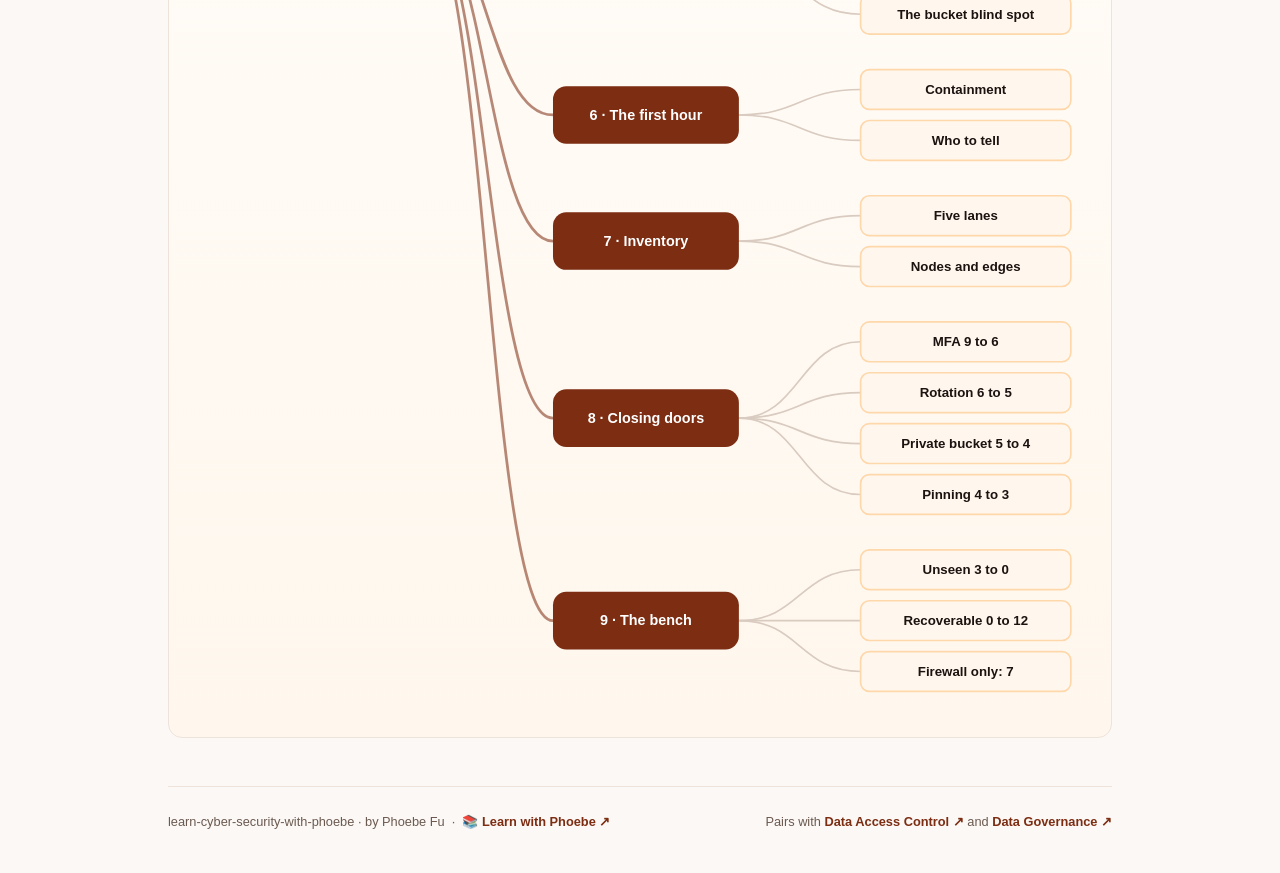
==== commit 090b5adb: "Light surfaces everywhere: lightbox, cheat panel, code boxes; contrast and phone-width fixes Every d" ====
--- a/index.html
+++ b/index.html
@@ -17,12 +17,12 @@
 <meta name="twitter:image" content="https://phoebefu6.github.io/learn-cyber-security-with-phoebe/assets/og-cover.png">
 <!-- social:end -->
 <title>Learn Cyber Security with Phoebe</title>
-<link rel="stylesheet" href="assets/style.css?v=5">
+<link rel="stylesheet" href="assets/style.css?v=21">
 <style>
 
   .stats-row { display: flex; gap: 2.4rem; margin-top: 1.5rem; flex-wrap: wrap; }
   .stat b { display: block; font-size: 2.1rem; font-weight: 800; line-height: 1.05; font-variant-numeric: tabular-nums; }
-  .stat span { font-size: .72rem; opacity: .85; text-transform: uppercase; letter-spacing: .09em; font-weight: 600; }
+  .stat span { font-size: .72rem; opacity: 1; text-transform: uppercase; letter-spacing: .09em; font-weight: 600; }
 
   .course-grid { display: grid; grid-template-columns: repeat(auto-fit, minmax(17rem, 1fr)); gap: 1rem; margin-top: 1.5rem; }
   .course-card {
@@ -55,9 +55,9 @@
   .path { display: flex; gap: .55rem; align-items: center; padding: .75rem 0; border-bottom: .5px solid var(--hairline); flex-wrap: wrap; }
   .path:last-child { border-bottom: none; }
   .path b { min-width: 15.5rem; font-size: .9rem; }
-  .path .pstep { background: var(--indigo-50); color: var(--indigo); border-radius: 999px; padding: .16rem .68rem; font-weight: 700; font-size: .8rem; text-decoration: none; transition: all .12s ease; }
+  .path .pstep { background: var(--indigo-50); color: var(--indigo-deep); border-radius: 999px; padding: .16rem .68rem; font-weight: 700; font-size: .8rem; text-decoration: none; transition: all .12s ease; }
   .path .pstep:hover { background: var(--indigo); color: #fff; }
-  .path .parr { color: var(--faint); font-weight: 700; }
+  .path .parr { color: var(--muted); font-weight: 700; }
 
   .mm-section { margin-top: 1.6rem; }
   .mm-section h2 { font-size: 1.3rem; font-weight: 800; margin-bottom: .2rem; }
@@ -462,7 +462,7 @@
   ]
 };
 </script>
-<script src="assets/app.js?v=1"></script>
+<script src="assets/app.js?v=21"></script>
 <script src="assets/mindmap.js?v=1"></script>
 </body>
 </html>
--- a/assets/style.css
+++ b/assets/style.css
@@ -3,7 +3,7 @@
    (CSS var names still read --indigo/--amber; they hold SQL-blue values.) */
 
 :root {
-  --faint-text: #896B53;
+  --faint-text: #81654E;
   --fill-solid: #9D6B03;
   --indigo: #7C2D12;
   --indigo-deep: #431407;
@@ -18,8 +18,8 @@
   --amber-ink: #3A2400;
   --amber-50: #FEF3C7;
   --paper: #FBF8F5;
-  --code-bg: #2A1208;
-  --code-ink: #FDE8D8;
+  --code-bg: #FFF7ED;
+  --code-ink: #1C1210;
   --radius: 14px;
 }
 
@@ -49,7 +49,7 @@
   font-size: .75rem;
   letter-spacing: .18em;
   text-transform: uppercase;
-  opacity: .85;
+  opacity: 1;
   font-weight: 600;
 }
 .masthead h1 {
@@ -60,7 +60,7 @@
   letter-spacing: -.02em;
 }
 .masthead h1 .accent { color: inherit; }
-.masthead .sub { font-size: 1.05rem; opacity: .92; max-width: 44rem; }
+.masthead .sub { font-size: 1.05rem; opacity: 1; max-width: 44rem; }
 
 .chip-row { display: flex; flex-wrap: wrap; gap: .5rem; margin-top: 1.1rem; }
 .chip {
@@ -74,7 +74,7 @@
   white-space: nowrap;
 }
 .chip.level { background: #fff; color: var(--indigo); }
-.chip.audience { background: rgba(255,255,255,.16); color: #fff; border: 1px solid rgba(255,255,255,.35); }
+.chip.audience { background: rgba(255,255,255,.08); color: #fff; border: 1px solid rgba(255,255,255,.35); }
 .chip.time { background: var(--ink); color: #fff; font-variant-numeric: tabular-nums; }
 
 
@@ -211,7 +211,7 @@
 .pill.light { background: var(--indigo-50); color: var(--indigo); }
 .pill.inkpill { background: var(--ink); color: #fff; }
 .pill.amber, .pill.peach { background: var(--amber); color: var(--amber-ink); }
-.pill.bare { color: var(--faint); }
+.pill.bare { color: var(--muted); }
 
 /* ---------- 4D grid ---------- */
 .grid-2 { display: grid; grid-template-columns: repeat(auto-fit, minmax(15rem, 1fr)); gap: .8rem; margin: .5rem 0 1rem; }
@@ -240,10 +240,11 @@
 table.clean td:first-child { font-weight: 600; }
 
 /* ---------- prompt boxes ---------- */
-.prompt-box {
+.prompt-box{
   position: relative;
-  background: var(--code-bg);
-  color: var(--code-ink);
+  background: #FFF7ED;
+  border: 1px solid #EDE3DA;
+  color: #1C1210;
   border-radius: var(--radius);
   padding: 1.1rem 1.2rem;
   margin: 1rem 0 1.2rem;
@@ -253,12 +254,12 @@
   white-space: pre-wrap;
   word-break: break-word;
 }
-.prompt-box .label {
+.prompt-box .label{
   position: absolute;
   top: -0.7rem;
   left: 1rem;
-  background: var(--indigo);
-  color: #fff;
+  background: #7C2D12;
+  color: #FFFFFF;
   font-family: "Inter", -apple-system, sans-serif;
   font-size: .68rem;
   font-weight: 700;
@@ -269,13 +270,13 @@
 }
 .prompt-box.bad .label { background: var(--faint); color: var(--ink); }
 .prompt-box.good .label { background: var(--amber); color: var(--amber-ink); }
-.copy-btn {
+.copy-btn{
   position: absolute;
   top: .7rem;
   right: .7rem;
-  background: rgba(255,255,255,.1);
-  border: 1px solid rgba(255,255,255,.25);
-  color: #fff;
+  background: #FFFFFF;
+  border: 1px solid #EDE3DA;
+  color: #1C1210;
   border-radius: 999px;
   padding: .25rem .8rem;
   font-size: .72rem;
@@ -284,7 +285,7 @@
   font-family: "Inter", -apple-system, sans-serif;
   transition: background .15s ease;
 }
-.copy-btn:hover { background: rgba(255,255,255,.22); }
+.copy-btn:hover { background: #EDE3DA; }
 .copy-btn.copied { background: var(--amber); border-color: var(--amber); color: var(--amber-ink); }
 
 /* ---------- demo steps ---------- */
@@ -374,11 +375,11 @@
   gap: .4rem;
 }
 
-.lightbox {
+.lightbox{
   position: fixed;
   inset: 0;
   z-index: 100;
-  background: rgba(17,24,39,.9);
+  background: rgba(251,248,245,.97);
   display: none;
   align-items: center;
   justify-content: center;
@@ -386,8 +387,10 @@
   cursor: zoom-out;
 }
 .lightbox.open { display: flex; }
-.lightbox .inner {
+.lightbox .inner{
   background: #fff;
+  border: 1px solid #EDE3DA;
+  box-shadow: 0 10px 40px rgba(28,18,16,.14);
   border-radius: var(--radius);
   padding: 2rem;
   max-width: 94vw;
@@ -395,13 +398,12 @@
   overflow: auto;
 }
 .lightbox .inner svg, .lightbox .inner img { width: min(88vw, 70rem); height: auto; }
-.lightbox .close-hint {
+.lightbox .close-hint{
   position: fixed;
   top: 1rem; right: 1.4rem;
-  color: #fff;
+  color: #1C1210;
   font-size: .8rem;
   font-weight: 600;
-  opacity: .8;
 }
 
 /* ---------- courses covered ---------- */
@@ -420,19 +422,20 @@
 .covered-row .note { margin-left: auto; color: var(--muted); font-size: .78rem; text-align: right; }
 
 /* ---------- cheat sheet footer ---------- */
-.cheat {
-  background: var(--ink);
-  color: #fff;
+.cheat{
+  background: #FFF7ED;
+  border: 1px solid #EDE3DA;
+  color: #1C1210;
   border-radius: var(--radius);
   padding: 1.6rem 1.6rem 1.3rem;
   margin-top: 3rem;
 }
 .cheat h3 { font-size: 1.1rem; margin-bottom: 1rem; }
-.cheat h3 span { color: var(--indigo-soft); }
+.cheat h3 span { color: #7C2D12; }
 .cheat .grid-2 { gap: 1rem; }
 .cheat .cheat-item { border-left: 3px solid var(--indigo-mid); padding-left: .8rem; }
-.cheat .cheat-item b { display: block; font-size: .85rem; color: var(--indigo-soft); }
-.cheat .cheat-item span { font-size: .82rem; opacity: .85; }
+.cheat .cheat-item b { display: block; font-size: .85rem; color: #431407; }
+.cheat .cheat-item span { font-size: .82rem; color: #6B5A50; }
 
 footer.pagefoot {
   border-top: 1px solid var(--hairline);
@@ -527,7 +530,7 @@
   margin-top: 1.1rem;
   flex-wrap: wrap;
 }
-.journey .jlabel { font-size: .7rem; font-weight: 700; text-transform: uppercase; letter-spacing: .09em; opacity: .8; margin-right: .3rem; }
+.journey .jlabel { font-size: .7rem; font-weight: 700; text-transform: uppercase; letter-spacing: .09em; opacity: 1; margin-right: .3rem; }
 .journey a {
   width: 1.7rem; height: 1.7rem;
   border-radius: 999px;
@@ -1125,7 +1128,7 @@
   transition: all .18s ease;
 }
 .pp-stamp:hover { border-color: var(--indigo-soft); }
-.pp-stamp i { font-size: 1.3rem; font-style: normal; opacity: .35; }
+.pp-stamp i { font-size: 1.3rem; font-style: normal; opacity: 1; }
 .pp-stamp b { font: 800 0.7rem Inter, sans-serif; }
 .pp-stamp.got {
   border-style: solid; border-color: var(--indigo);
@@ -1358,7 +1361,8 @@
 
 /* contract validator */
 .ct-wrap { display: grid; grid-template-columns: 1fr 1fr; gap: .9rem; }
-.ct-wrap textarea { width: 100%; min-height: 15rem; font-family: ui-monospace, SFMono-Regular, "SF Mono", Menlo, Consolas, monospace; font-size: .8rem; line-height: 1.6; border: 1px solid var(--hairline); border-radius: 10px; padding: .6rem .7rem; background: var(--code-bg); color: var(--code-ink); resize: vertical; }
+.ct-wrap textarea{ width: 100%; min-height: 15rem; font-family: ui-monospace, SFMono-Regular, "SF Mono", Menlo, Consolas, monospace; font-size: .8rem; line-height: 1.6; border: 1px solid var(--hairline); border-radius: 10px; padding: .6rem .7rem; background: #FFF7ED;
+  border: 1px solid #EDE3DA; color: #1C1210; resize: vertical; }
 .ct-out { border: 1px solid var(--hairline); border-radius: 10px; padding: .6rem .7rem; background: var(--paper); font-size: .82rem; max-height: 22rem; overflow-y: auto; }
 .ct-group { margin-bottom: .7rem; }
 .ct-group b { display: block; font-size: .7rem; text-transform: uppercase; letter-spacing: .04em; color: var(--muted); margin-bottom: .25rem; }
@@ -1440,3 +1444,28 @@
 .pagefoot .pagenav a.active { background: none; }
 .pagefoot .pagenav a .nlabel { display: none; }
 @media (max-width: 74rem) { .pagefoot .pagenav { display: flex; } }
+
+/* layout-patch-3: phone-width overflow (2026-10-10) */
+.sql-bar { flex-wrap: wrap; }
+@media (max-width: 480px) {
+  .covered-row { flex-wrap: wrap; }
+  .covered-row .note { margin-left: 0; text-align: left; flex-basis: 100%; }
+  details.card summary { flex-wrap: wrap; }
+  details.card summary .mini { white-space: normal; }
+  .wk, .sqlbox, .prompt-box, pre { max-width: 100%; overflow-x: auto; }
+  .mono, code, strong, .note { overflow-wrap: anywhere; }
+  select, input[type=range], label { max-width: 100%; }
+  canvas, svg, img { max-width: 100%; height: auto; }
+  .tree-kids, .tree-node-wrap, .tree-node, .rb-night, .al-row, .gd-field, .tl-row, .sl-row { max-width: 100%; overflow-x: auto; }
+  .tl-cols, .sl-cols, .bb-cols, .ev-cols, [class$="-cols"] { grid-template-columns: 1fr !important; display: grid; }
+  .tl-cols > *, .sl-cols > *, [class$="-cols"] > * { min-width: 0; max-width: 100%; }
+  .mono { white-space: normal; }
+  .er-w, .bb-lab, .tl-lev, .sl-lev { max-width: 100%; white-space: normal; }
+}
+/* contrast-patch-2b */
+.cheat a { color: var(--indigo-deep, var(--ink)); }
+.chip.audience { background: transparent; border-color: rgba(255,255,255,.55); }
+.masthead a, .masthead .sub a { color: #fff; text-decoration: underline; text-underline-offset: 2px; }
+.prompt-box b, .prompt-box strong { color: var(--indigo-deep, var(--ink)); }
+.prompt-box span, .prompt-box em, .prompt-box i { color: inherit; }
+.pp-stamp i { color: var(--ink); }
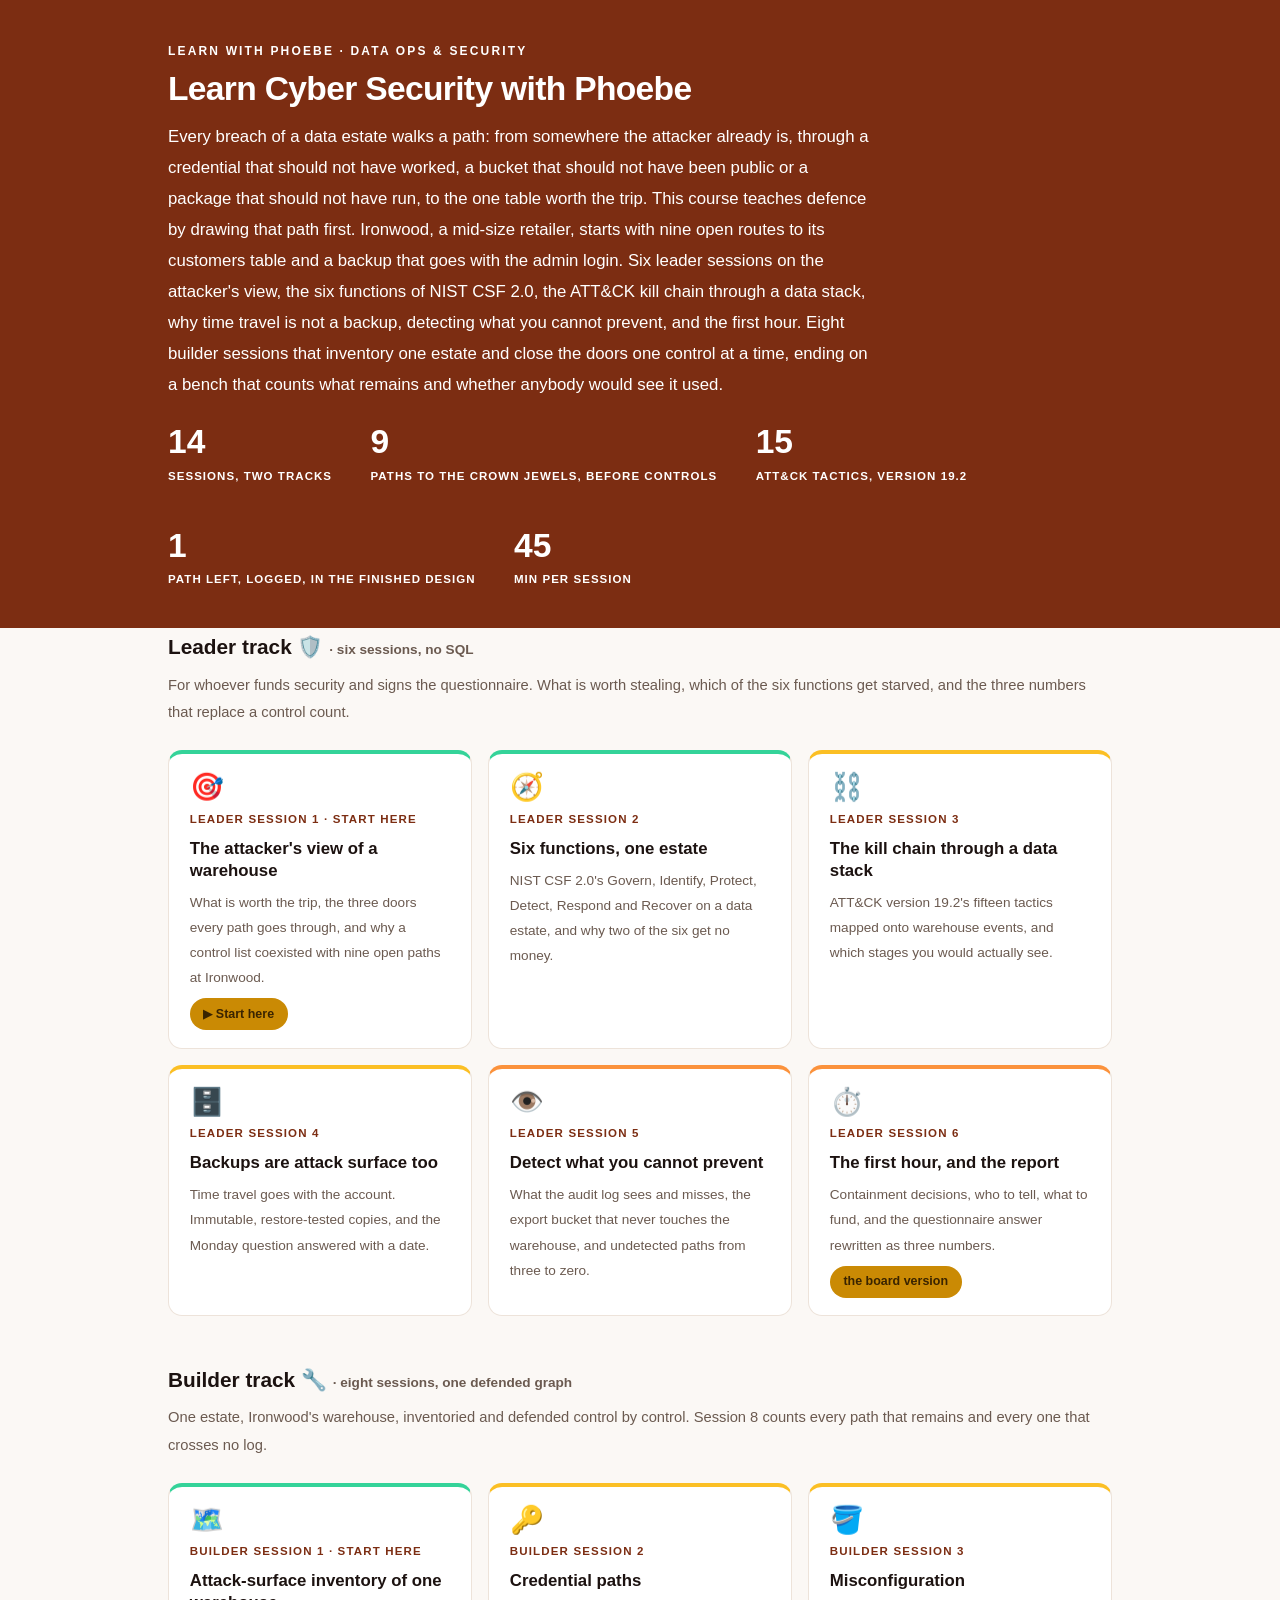
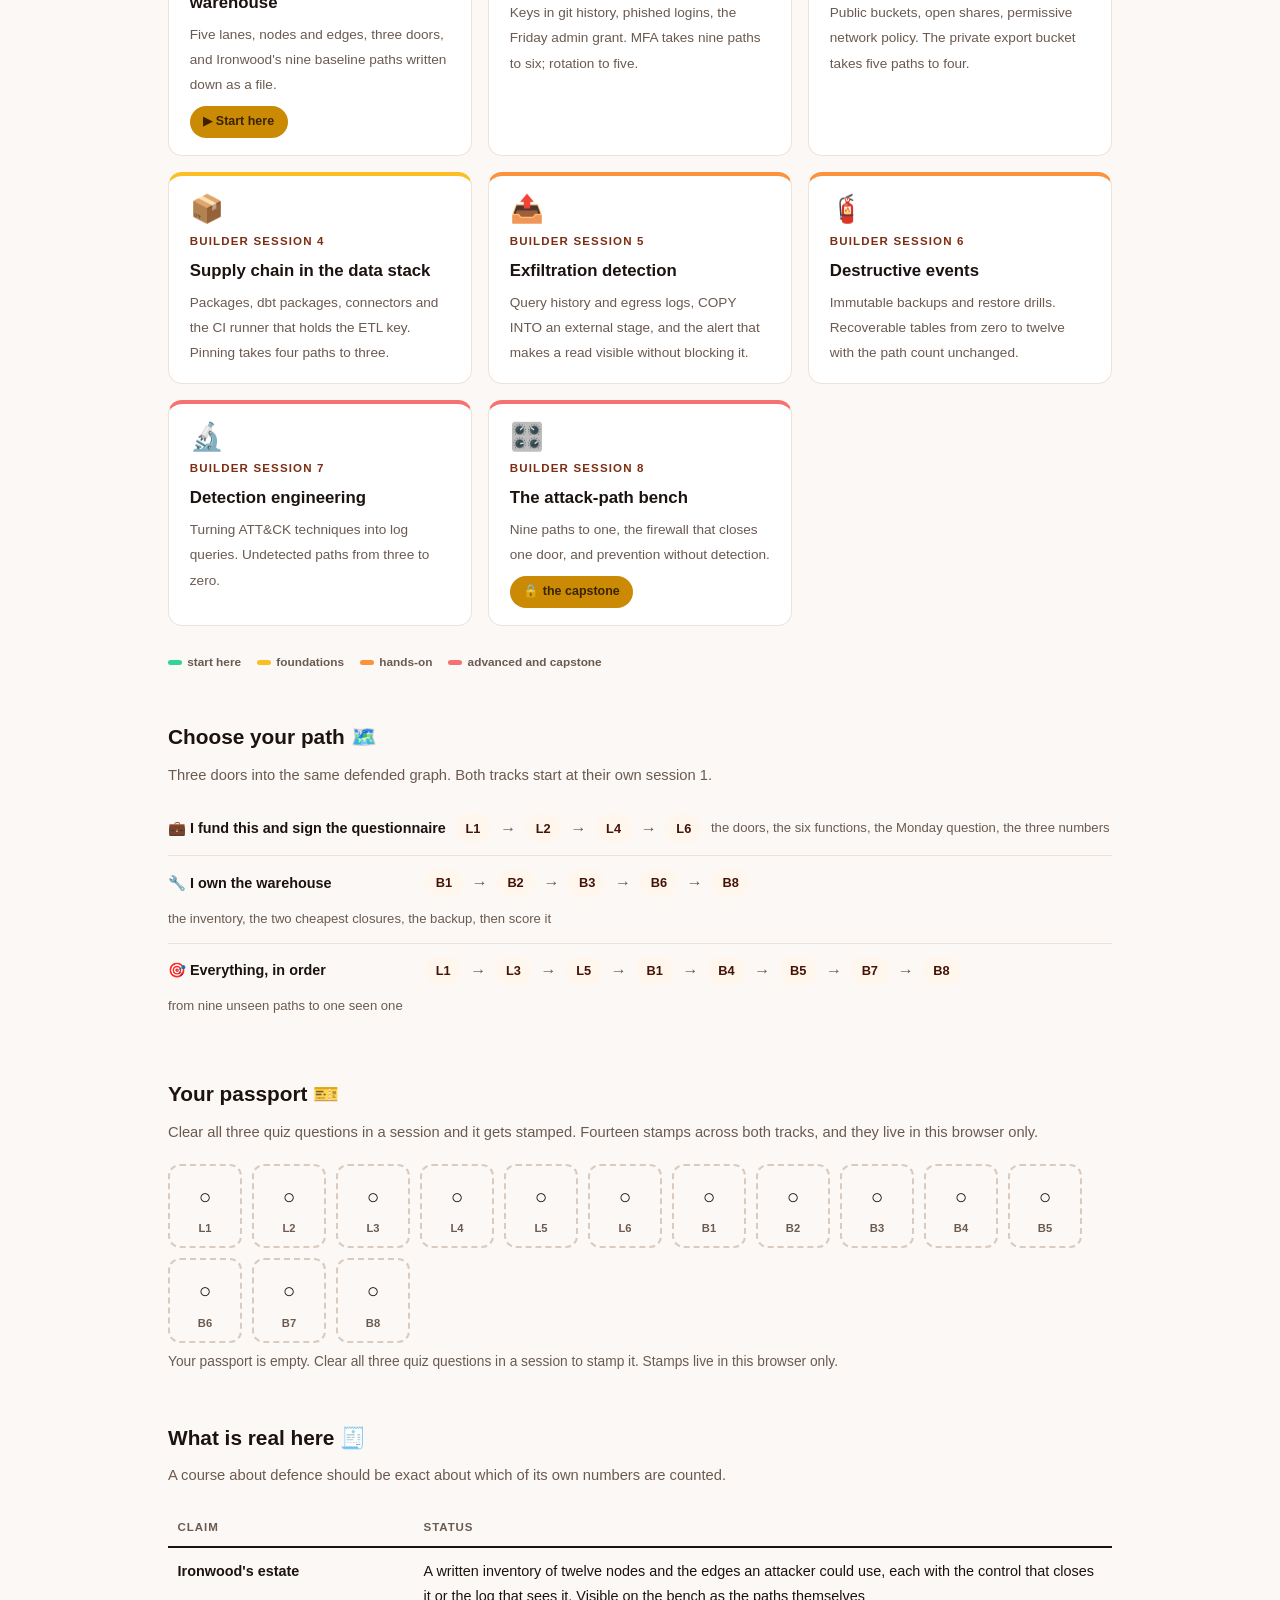
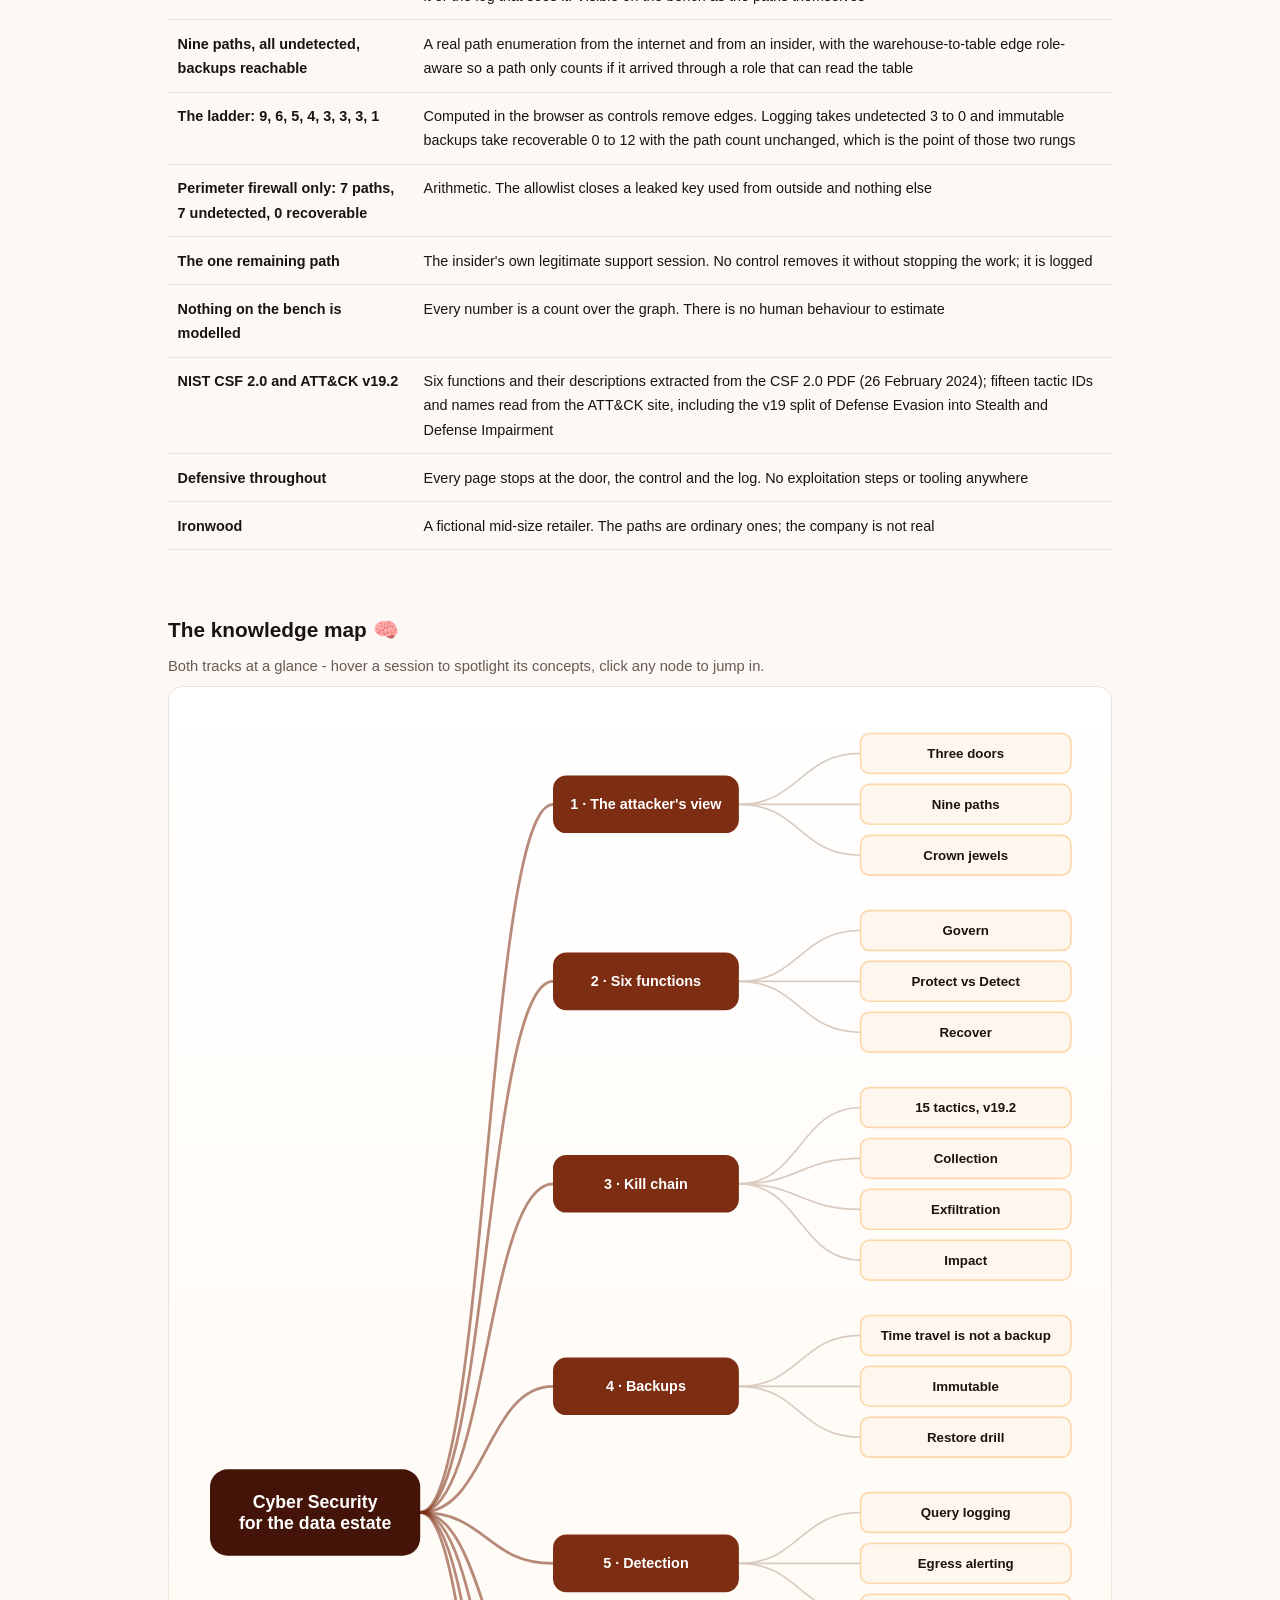
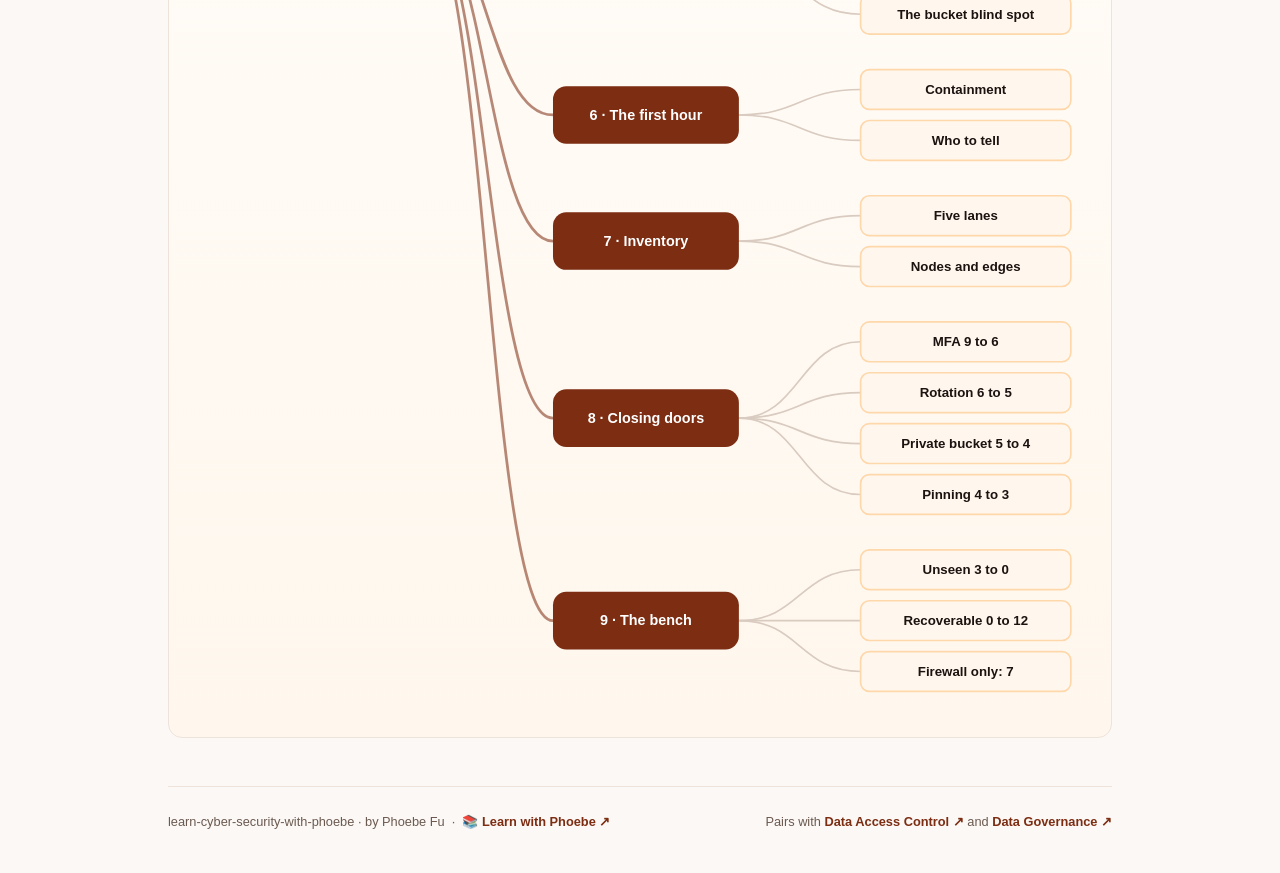
==== commit f6fdc58b: "Fix clipped text found by clip-sweep - Wipe panes share one grid cell: the longer pane was cut off a" ====
--- a/index.html
+++ b/index.html
@@ -17,7 +17,7 @@
 <meta name="twitter:image" content="https://phoebefu6.github.io/learn-cyber-security-with-phoebe/assets/og-cover.png">
 <!-- social:end -->
 <title>Learn Cyber Security with Phoebe</title>
-<link rel="stylesheet" href="assets/style.css?v=21">
+<link rel="stylesheet" href="assets/style.css?v=24">
 <style>
 
   .stats-row { display: flex; gap: 2.4rem; margin-top: 1.5rem; flex-wrap: wrap; }
@@ -294,7 +294,7 @@
 
 <script>
 window.MINDMAP_DATA = {
-  "title": "Cyber Security\\nfor the data estate",
+  "title": "Cyber Security\nfor the data estate",
   "centerColor": "#431407",
   "sessions": [
     {
--- a/assets/style.css
+++ b/assets/style.css
@@ -1469,3 +1469,14 @@
 .prompt-box b, .prompt-box strong { color: var(--indigo-deep, var(--ink)); }
 .prompt-box span, .prompt-box em, .prompt-box i { color: inherit; }
 .pp-stamp i { color: var(--ink); }
+
+/* Prompt-box label sits inside the box (2026-10-12). Hanging it 0.7rem above the edge let any
+   overflow:auto parent cut it in half; in normal flow nothing can clip it. The right margin
+   keeps it clear of the Copy button; long labels wrap instead of running under it. */
+.prompt-box > .label{ position: static; display: table; margin: 0 5.2rem .55rem 0; white-space: normal; line-height: 1.45; }
+
+/* Wipe panes share one grid cell (2026-10-12): the taller pane sets the height. Pane B was
+   absolutely positioned over pane A, so a longer B was cut off at the bottom on phones. */
+.wipe-panes { display: grid; }
+.wipe-panes > .wipe-a, .wipe-panes > .wipe-b { grid-area: 1 / 1; }
+.wipe-panes > .wipe-b { position: relative; inset: auto; }
